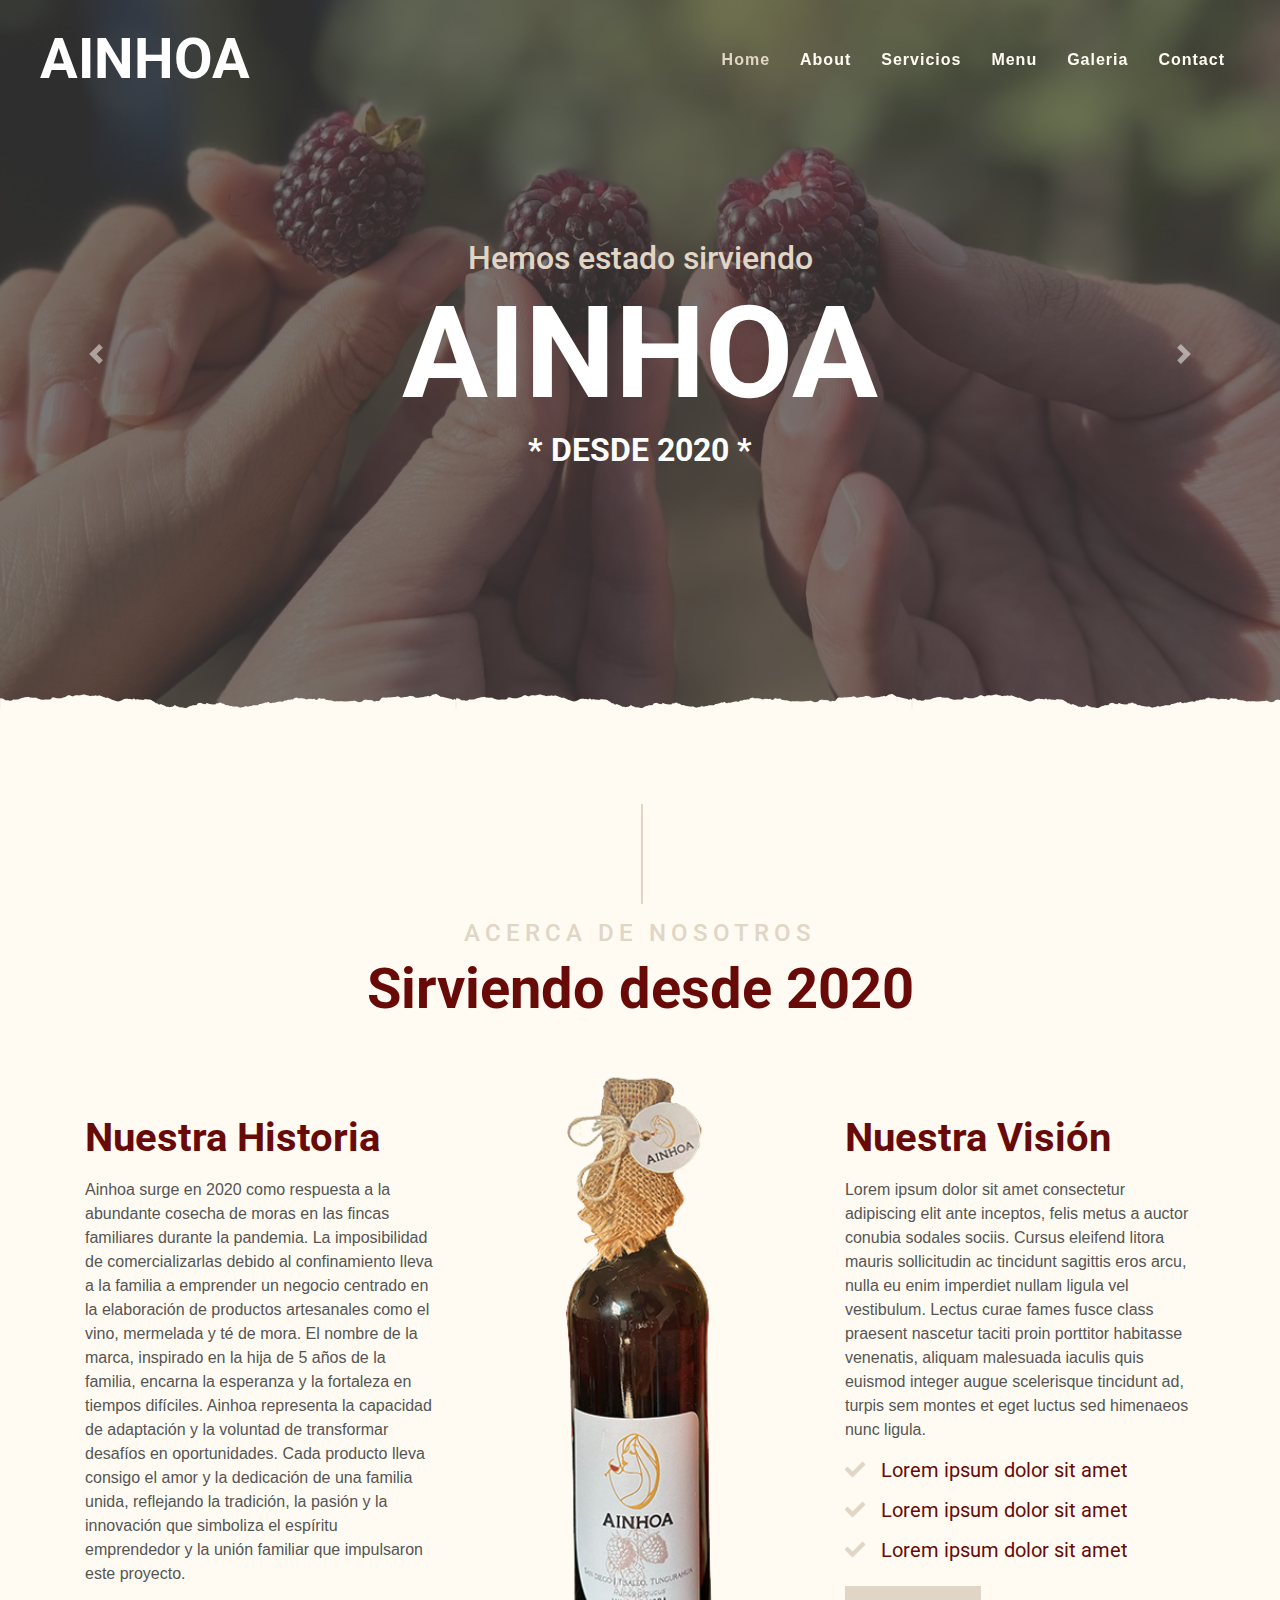
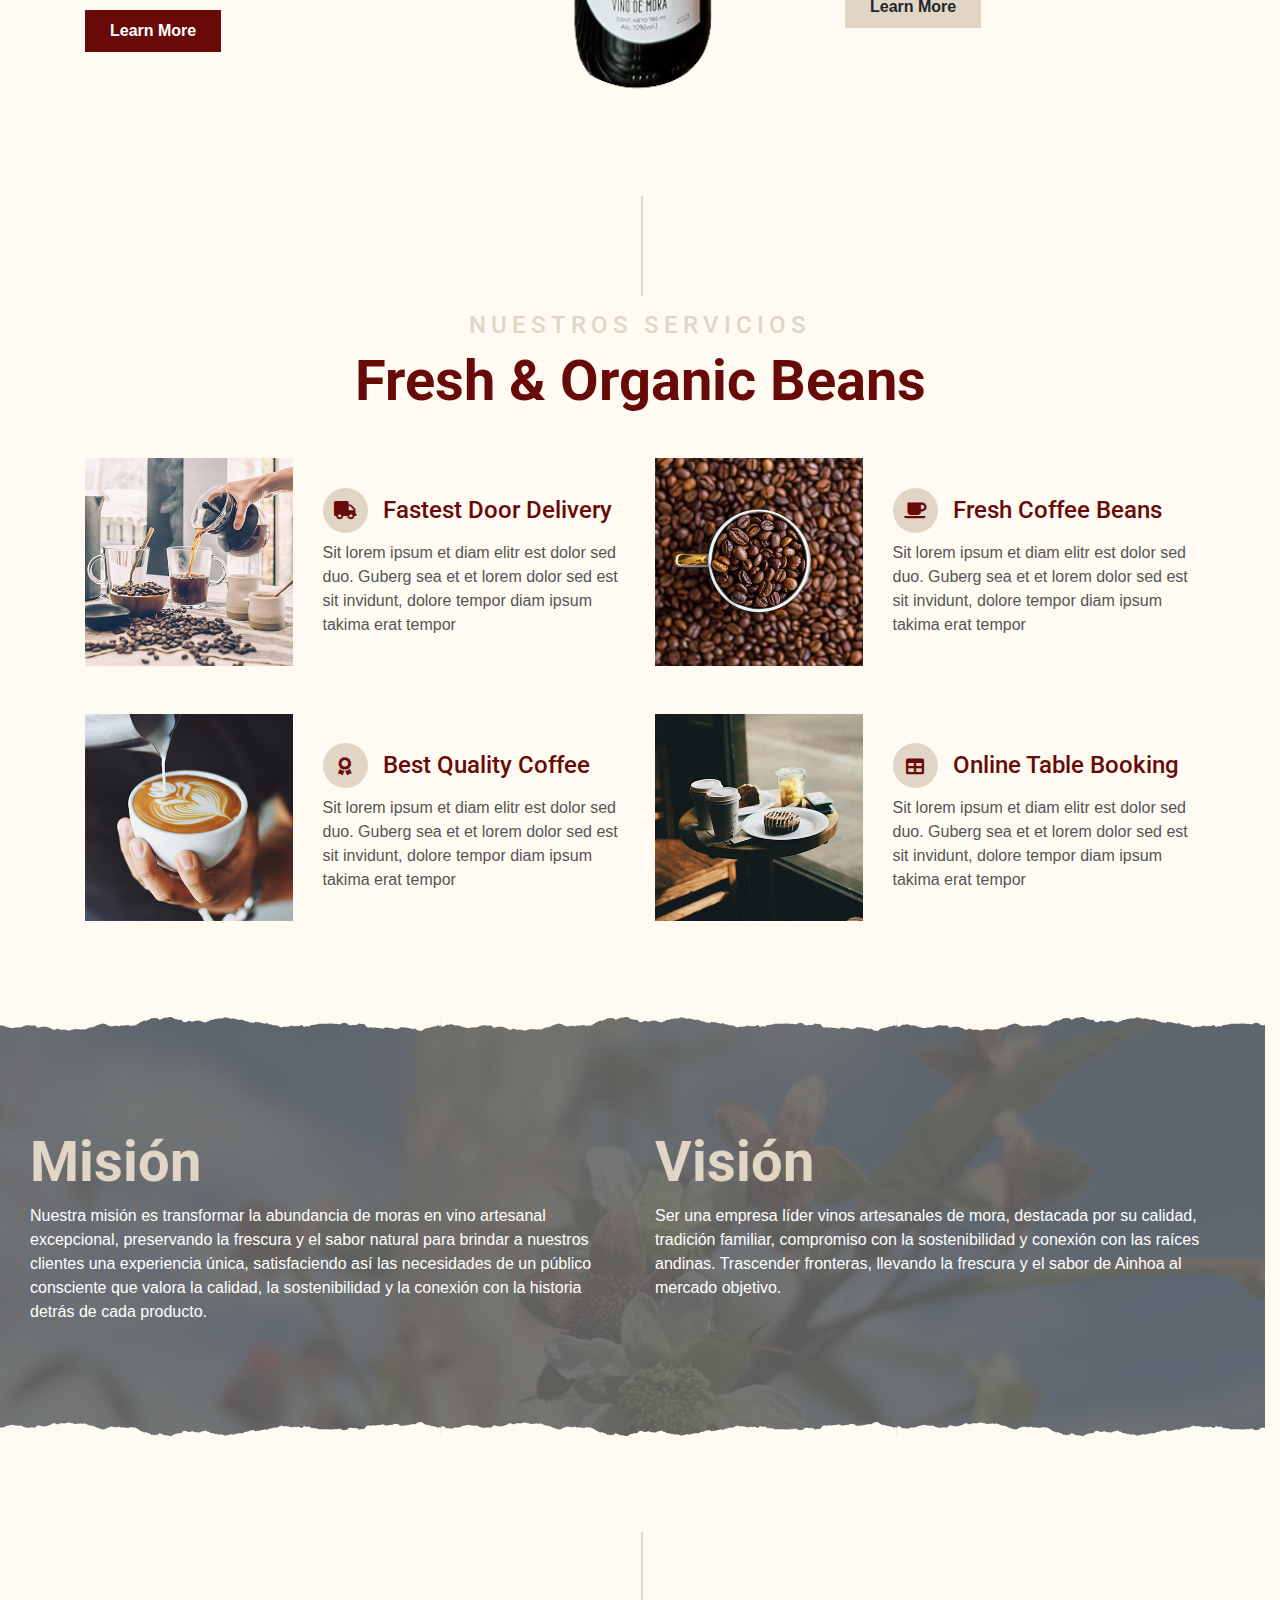
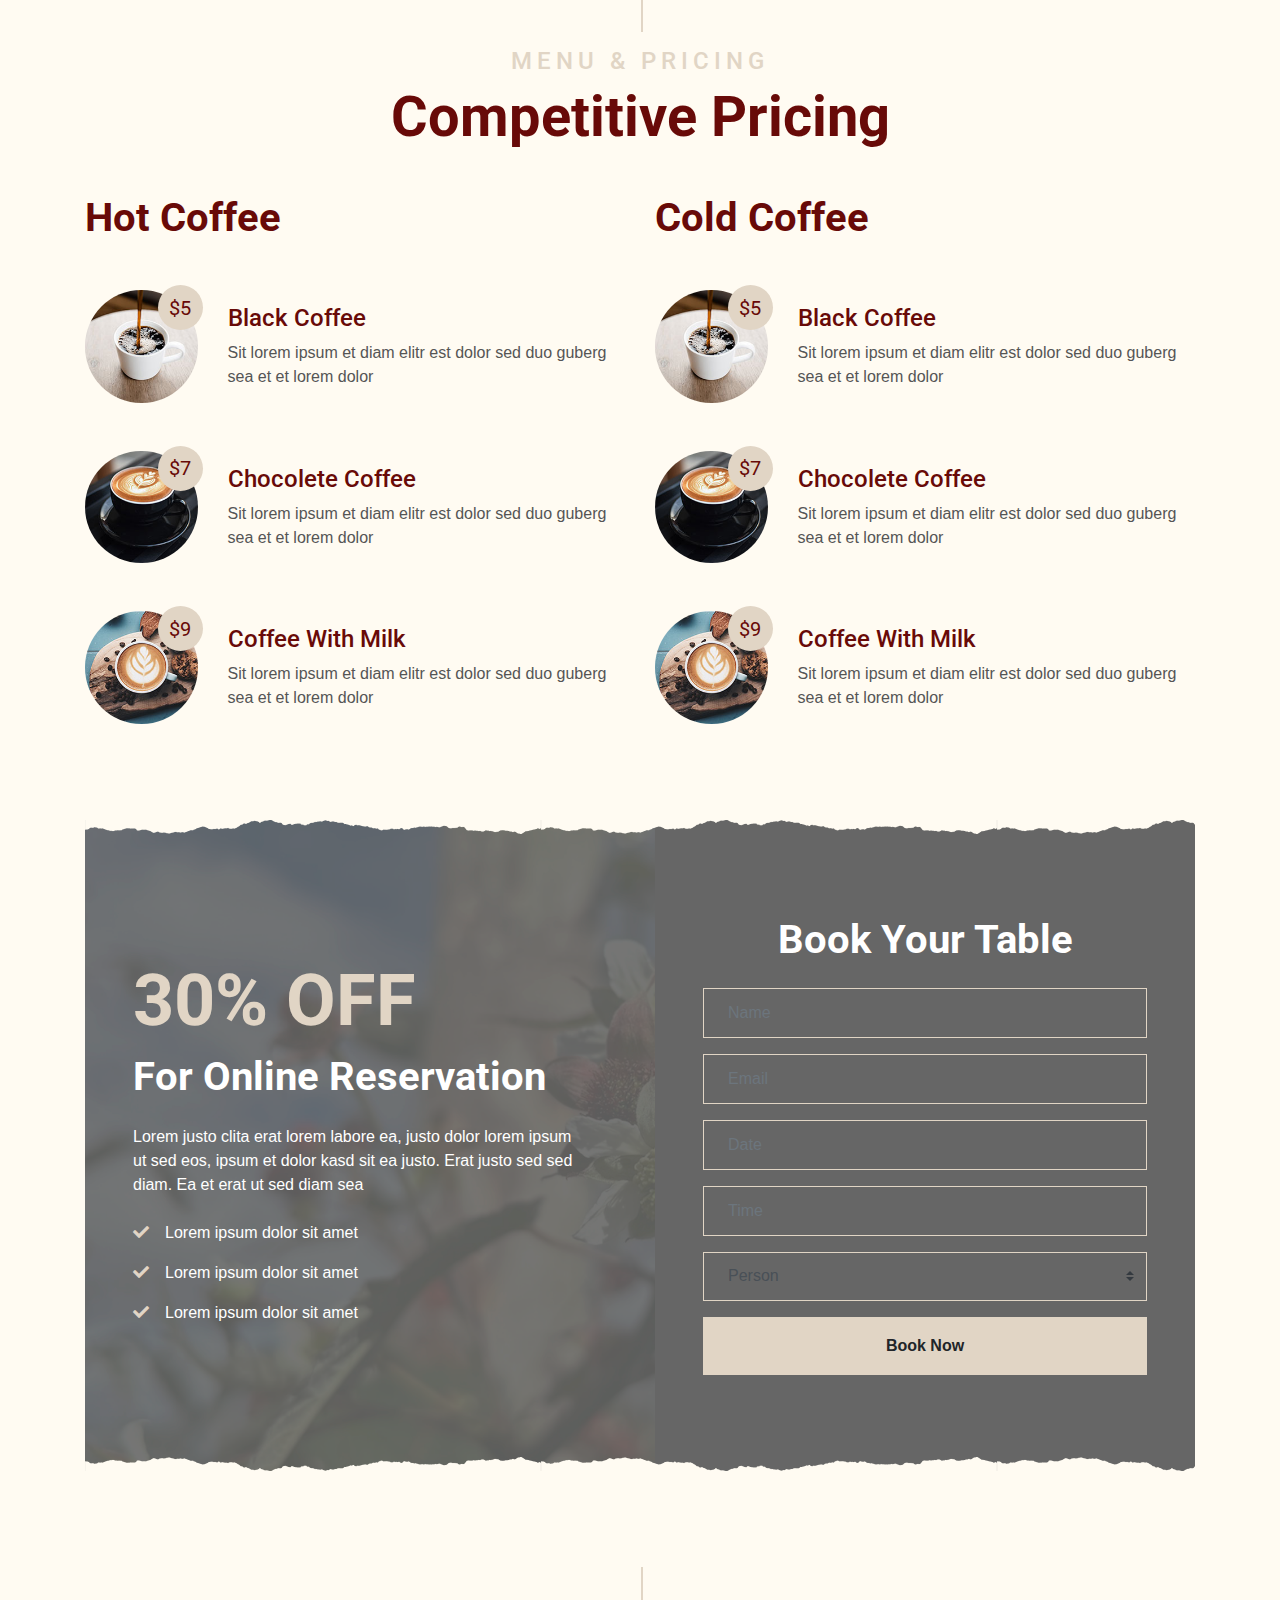
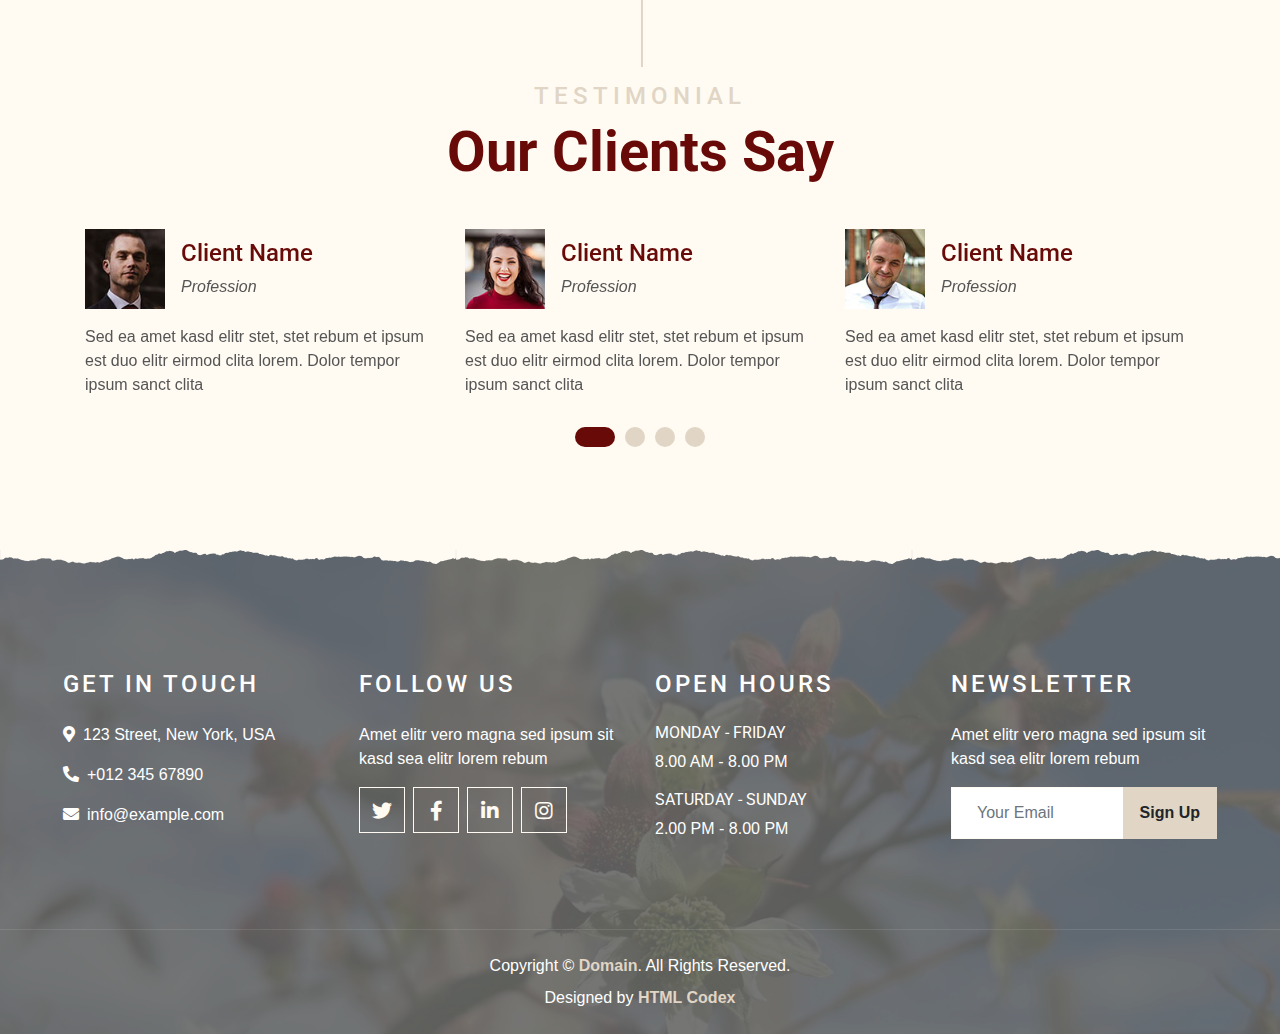
==== index.html @ 6cd508dc "first commit" ====
<!DOCTYPE html>
<html lang="en">

<head>
    <meta charset="utf-8">
    <title>AINHOA</title>
    <meta content="width=device-width, initial-scale=1.0" name="viewport">
    <meta content="Free Website Template" name="keywords">
    <meta content="Free Website Template" name="description">

    <!-- Favicon -->
    <link href="img/favicon.ico" rel="icon">

    <!-- Google Font -->
    <link rel="preconnect" href="https://fonts.gstatic.com">
    <link href="https://fonts.googleapis.com/css2?family=Montserrat:wght@200;400&family=Roboto:wght@400;500;700&display=swap" rel="stylesheet"> 

    <!-- Font Awesome -->
    <link href="https://cdnjs.cloudflare.com/ajax/libs/font-awesome/5.10.0/css/all.min.css" rel="stylesheet">

    <!-- Libraries Stylesheet -->
    <link href="lib/owlcarousel/assets/owl.carousel.min.css" rel="stylesheet">
    <link href="lib/tempusdominus/css/tempusdominus-bootstrap-4.min.css" rel="stylesheet" />

    <!-- Customized Bootstrap Stylesheet -->
    <link href="css/style.css" rel="stylesheet">
</head>

<body>
    <!-- Navbar Start -->
    <div class="container-fluid p-0 nav-bar">
        <nav class="navbar navbar-expand-lg bg-none navbar-dark py-3">
            <a href="index.html" class="navbar-brand px-lg-4 m-0">
                <h1 class="m-0 display-4 text-uppercase text-white">AINHOA</h1>
            </a>
            <button type="button" class="navbar-toggler" data-toggle="collapse" data-target="#navbarCollapse">
                <span class="navbar-toggler-icon"></span>
            </button>
            <div class="collapse navbar-collapse justify-content-between" id="navbarCollapse">
                <div class="navbar-nav ml-auto p-4">
                    <a href="index.html" class="nav-item nav-link active">Home</a>
                    <a href="about.html" class="nav-item nav-link">About</a>
                    <a href="#" class="nav-item nav-link">Servicios</a>
                    <a href="#" class="nav-item nav-link">Menu</a>
                    <a href="galeria.html" class="nav-item nav-link">Galeria</a>
                    <a href="#" class="nav-item nav-link">Contact</a>
                </div>
            </div>
        </nav>
    </div>
    <!-- Navbar End -->

    <!-- Carousel Start -->
    <div class="container-fluid p-0 mb-5">
        <div id="blog-carousel" class="carousel slide overlay-bottom" data-ride="carousel">
            <div class="carousel-inner">
                <div class="carousel-item active">
                    <img class="w-100" src="img/carousel-1.jpg" alt="Image">
                    <div class="carousel-caption d-flex flex-column align-items-center justify-content-center">
                        <h2 class="text-primary font-weight-medium m-0">Hemos estado sirviendo</h2>
                        <h1 class="display-1 text-white m-0">AINHOA</h1>
                        <h2 class="text-white m-0">* DESDE 2020 *</h2>
                    </div>
                </div>
                <div class="carousel-item">
                    <img class="w-100" src="img/carousel-2.jpg" alt="Image">
                    <div class="carousel-caption d-flex flex-column align-items-center justify-content-center">
                        <h2 class="text-primary font-weight-medium m-0">Hemos estado sirviendo</h2>
                        <h1 class="display-1 text-white m-0">AINHOA</h1>
                        <h2 class="text-white m-0">* DESDE 2020 *</h2>
                    </div>
                </div>
            </div>
            <a class="carousel-control-prev" href="#blog-carousel" data-slide="prev">
                <span class="carousel-control-prev-icon"></span>
            </a>
            <a class="carousel-control-next" href="#blog-carousel" data-slide="next">
                <span class="carousel-control-next-icon"></span>
            </a>
        </div>
    </div>
    <!-- Carousel End -->


    <!-- About Start -->
    <div class="container-fluid py-5">
        <div class="container">
            <div class="section-title">
                <h4 class="text-primary text-uppercase" style="letter-spacing: 5px;">Acerca de Nosotros</h4>
                <h1 class="display-4">Sirviendo desde 2020</h1>
            </div>
            <div class="row">
                <div class="col-lg-4 py-0 py-lg-5">
                    <h1 class="mb-3">Nuestra Historia</h1>
                    <p>Ainhoa surge en 2020 como respuesta a la abundante cosecha de moras en las fincas familiares durante la pandemia. La imposibilidad de comercializarlas debido al confinamiento lleva a la familia a emprender un negocio centrado en la elaboración de productos artesanales como el vino, mermelada y té de mora. El nombre de la marca, inspirado en la hija de 5 años de la familia, encarna la esperanza y la fortaleza en tiempos difíciles. Ainhoa representa la capacidad de adaptación y la voluntad de transformar desafíos en oportunidades. Cada producto lleva consigo el amor y la dedicación de una familia unida, reflejando la tradición, la pasión y la innovación que simboliza el espíritu emprendedor y la unión familiar que impulsaron este proyecto.</p>
                    <a href="" class="btn btn-secondary font-weight-bold py-2 px-4 mt-2">Learn More</a>
                </div>
                <div class="col-lg-4 py-5 py-lg-0" style="min-height: 500px;">
                    <div class="position-relative h-100">
                        <img class="position-absolute w-100 h-100" src="img/vino.png" style="object-fit: cover;">
                    </div>
                </div>
                <div class="col-lg-4 py-0 py-lg-5">
                    <h1 class="mb-3">Nuestra Visión</h1>
                    <p>Lorem ipsum dolor sit amet consectetur adipiscing elit ante inceptos, felis metus a auctor conubia sodales sociis. Cursus eleifend litora mauris sollicitudin ac tincidunt sagittis eros arcu, nulla eu enim imperdiet nullam ligula vel vestibulum. Lectus curae fames fusce class praesent nascetur taciti proin porttitor habitasse venenatis, aliquam malesuada iaculis quis euismod integer augue scelerisque tincidunt ad, turpis sem montes et eget luctus sed himenaeos nunc ligula.</p>
                    <h5 class="mb-3"><i class="fa fa-check text-primary mr-3"></i>Lorem ipsum dolor sit amet</h5>
                    <h5 class="mb-3"><i class="fa fa-check text-primary mr-3"></i>Lorem ipsum dolor sit amet</h5>
                    <h5 class="mb-3"><i class="fa fa-check text-primary mr-3"></i>Lorem ipsum dolor sit amet</h5>
                    <a href="" class="btn btn-primary font-weight-bold py-2 px-4 mt-2">Learn More</a>
                </div>
            </div>
        </div>
    </div>
    <!-- About End -->


    <!-- Service Start -->
    <div class="container-fluid pt-5">
        <div class="container">
            <div class="section-title">
                <h4 class="text-primary text-uppercase" style="letter-spacing: 5px;">Nuestros servicios</h4>
                <h1 class="display-4">Fresh & Organic Beans</h1>
            </div>
            <div class="row">
                <div class="col-lg-6 mb-5">
                    <div class="row align-items-center">
                        <div class="col-sm-5">
                            <img class="img-fluid mb-3 mb-sm-0" src="img/service-1.jpg" alt="">
                        </div>
                        <div class="col-sm-7">
                            <h4><i class="fa fa-truck service-icon"></i>Fastest Door Delivery</h4>
                            <p class="m-0">Sit lorem ipsum et diam elitr est dolor sed duo. Guberg sea et et lorem dolor sed est sit
                                invidunt, dolore tempor diam ipsum takima erat tempor</p>
                        </div>
                    </div>
                </div>
                <div class="col-lg-6 mb-5">
                    <div class="row align-items-center">
                        <div class="col-sm-5">
                            <img class="img-fluid mb-3 mb-sm-0" src="img/service-2.jpg" alt="">
                        </div>
                        <div class="col-sm-7">
                            <h4><i class="fa fa-coffee service-icon"></i>Fresh Coffee Beans</h4>
                            <p class="m-0">Sit lorem ipsum et diam elitr est dolor sed duo. Guberg sea et et lorem dolor sed est sit
                                invidunt, dolore tempor diam ipsum takima erat tempor</p>
                        </div>
                    </div>
                </div>
                <div class="col-lg-6 mb-5">
                    <div class="row align-items-center">
                        <div class="col-sm-5">
                            <img class="img-fluid mb-3 mb-sm-0" src="img/service-3.jpg" alt="">
                        </div>
                        <div class="col-sm-7">
                            <h4><i class="fa fa-award service-icon"></i>Best Quality Coffee</h4>
                            <p class="m-0">Sit lorem ipsum et diam elitr est dolor sed duo. Guberg sea et et lorem dolor sed est sit
                                invidunt, dolore tempor diam ipsum takima erat tempor</p>
                        </div>
                    </div>
                </div>
                <div class="col-lg-6 mb-5">
                    <div class="row align-items-center">
                        <div class="col-sm-5">
                            <img class="img-fluid mb-3 mb-sm-0" src="img/service-4.jpg" alt="">
                        </div>
                        <div class="col-sm-7">
                            <h4><i class="fa fa-table service-icon"></i>Online Table Booking</h4>
                            <p class="m-0">Sit lorem ipsum et diam elitr est dolor sed duo. Guberg sea et et lorem dolor sed est sit
                                invidunt, dolore tempor diam ipsum takima erat tempor</p>
                        </div>
                    </div>
                </div>
            </div>
        </div>
    </div>
    <!-- Service End -->


    <!-- Offer Start -->
    <div class="row offer container-fluid my-5 py-5 position-relative overlay-top overlay-bottom">
        <div class="col-lg-6 col-md-6">
            <div class="mission-vision">
                <div class="container py-5">
                    <h1 class="display-4 text-primary mt-3">Misión</h2>
                    <p class="text-white">Nuestra misión es transformar la abundancia de moras en vino artesanal excepcional, preservando la frescura y el sabor natural para brindar a nuestros clientes una experiencia única, satisfaciendo así las necesidades de un público consciente que valora la calidad, la sostenibilidad y la conexión con la historia detrás de cada producto. </p>
                </div>
            </div>
        </div>
        <div class="col-lg-6 col-md-6">
            <div class="mission-vision">
                <div class="container py-5">
                    <h1 class="display-4 text-primary mt-3">Visión</h2>
                    <p class="text-white">Ser una empresa líder vinos artesanales de mora, destacada por su calidad, tradición familiar, compromiso con la sostenibilidad y conexión con las raíces andinas. Trascender fronteras, llevando la frescura y el sabor de Ainhoa al mercado objetivo.</p>
                </div>
            </div>
        </div>
    </div>
    <!-- Offer End -->


    <!-- Menu Start -->
    <div class="container-fluid pt-5">
        <div class="container">
            <div class="section-title">
                <h4 class="text-primary text-uppercase" style="letter-spacing: 5px;">Menu & Pricing</h4>
                <h1 class="display-4">Competitive Pricing</h1>
            </div>
            <div class="row">
                <div class="col-lg-6">
                    <h1 class="mb-5">Hot Coffee</h1>
                    <div class="row align-items-center mb-5">
                        <div class="col-4 col-sm-3">
                            <img class="w-100 rounded-circle mb-3 mb-sm-0" src="img/menu-1.jpg" alt="">
                            <h5 class="menu-price">$5</h5>
                        </div>
                        <div class="col-8 col-sm-9">
                            <h4>Black Coffee</h4>
                            <p class="m-0">Sit lorem ipsum et diam elitr est dolor sed duo guberg sea et et lorem dolor</p>
                        </div>
                    </div>
                    <div class="row align-items-center mb-5">
                        <div class="col-4 col-sm-3">
                            <img class="w-100 rounded-circle mb-3 mb-sm-0" src="img/menu-2.jpg" alt="">
                            <h5 class="menu-price">$7</h5>
                        </div>
                        <div class="col-8 col-sm-9">
                            <h4>Chocolete Coffee</h4>
                            <p class="m-0">Sit lorem ipsum et diam elitr est dolor sed duo guberg sea et et lorem dolor</p>
                        </div>
                    </div>
                    <div class="row align-items-center mb-5">
                        <div class="col-4 col-sm-3">
                            <img class="w-100 rounded-circle mb-3 mb-sm-0" src="img/menu-3.jpg" alt="">
                            <h5 class="menu-price">$9</h5>
                        </div>
                        <div class="col-8 col-sm-9">
                            <h4>Coffee With Milk</h4>
                            <p class="m-0">Sit lorem ipsum et diam elitr est dolor sed duo guberg sea et et lorem dolor</p>
                        </div>
                    </div>
                </div>
                <div class="col-lg-6">
                    <h1 class="mb-5">Cold Coffee</h1>
                    <div class="row align-items-center mb-5">
                        <div class="col-4 col-sm-3">
                            <img class="w-100 rounded-circle mb-3 mb-sm-0" src="img/menu-1.jpg" alt="">
                            <h5 class="menu-price">$5</h5>
                        </div>
                        <div class="col-8 col-sm-9">
                            <h4>Black Coffee</h4>
                            <p class="m-0">Sit lorem ipsum et diam elitr est dolor sed duo guberg sea et et lorem dolor</p>
                        </div>
                    </div>
                    <div class="row align-items-center mb-5">
                        <div class="col-4 col-sm-3">
                            <img class="w-100 rounded-circle mb-3 mb-sm-0" src="img/menu-2.jpg" alt="">
                            <h5 class="menu-price">$7</h5>
                        </div>
                        <div class="col-8 col-sm-9">
                            <h4>Chocolete Coffee</h4>
                            <p class="m-0">Sit lorem ipsum et diam elitr est dolor sed duo guberg sea et et lorem dolor</p>
                        </div>
                    </div>
                    <div class="row align-items-center mb-5">
                        <div class="col-4 col-sm-3">
                            <img class="w-100 rounded-circle mb-3 mb-sm-0" src="img/menu-3.jpg" alt="">
                            <h5 class="menu-price">$9</h5>
                        </div>
                        <div class="col-8 col-sm-9">
                            <h4>Coffee With Milk</h4>
                            <p class="m-0">Sit lorem ipsum et diam elitr est dolor sed duo guberg sea et et lorem dolor</p>
                        </div>
                    </div>
                </div>
            </div>
        </div>
    </div>
    <!-- Menu End -->


    <!-- Reservation Start -->
    <div class="container-fluid my-5">
        <div class="container">
            <div class="reservation position-relative overlay-top overlay-bottom">
                <div class="row align-items-center">
                    <div class="col-lg-6 my-5 my-lg-0">
                        <div class="p-5">
                            <div class="mb-4">
                                <h1 class="display-3 text-primary">30% OFF</h1>
                                <h1 class="text-white">For Online Reservation</h1>
                            </div>
                            <p class="text-white">Lorem justo clita erat lorem labore ea, justo dolor lorem ipsum ut sed eos,
                                ipsum et dolor kasd sit ea justo. Erat justo sed sed diam. Ea et erat ut sed diam sea</p>
                            <ul class="list-inline text-white m-0">
                                <li class="py-2"><i class="fa fa-check text-primary mr-3"></i>Lorem ipsum dolor sit amet</li>
                                <li class="py-2"><i class="fa fa-check text-primary mr-3"></i>Lorem ipsum dolor sit amet</li>
                                <li class="py-2"><i class="fa fa-check text-primary mr-3"></i>Lorem ipsum dolor sit amet</li>
                            </ul>
                        </div>
                    </div>
                    <div class="col-lg-6">
                        <div class="text-center p-5" style="background: #666666;">
                            <h1 class="text-white mb-4 mt-5">Book Your Table</h1>
                            <form class="mb-5">
                                <div class="form-group">
                                    <input type="text" class="form-control bg-transparent border-primary p-4" placeholder="Name"
                                        required="required" />
                                </div>
                                <div class="form-group">
                                    <input type="email" class="form-control bg-transparent border-primary p-4" placeholder="Email"
                                        required="required" />
                                </div>
                                <div class="form-group">
                                    <div class="date" id="date" data-target-input="nearest">
                                        <input type="text" class="form-control bg-transparent border-primary p-4 datetimepicker-input" placeholder="Date" data-target="#date" data-toggle="datetimepicker"/>
                                    </div>
                                </div>
                                <div class="form-group">
                                    <div class="time" id="time" data-target-input="nearest">
                                        <input type="text" class="form-control bg-transparent border-primary p-4 datetimepicker-input" placeholder="Time" data-target="#time" data-toggle="datetimepicker"/>
                                    </div>
                                </div>
                                <div class="form-group">
                                    <select class="custom-select bg-transparent border-primary px-4" style="height: 49px;">
                                        <option selected>Person</option>
                                        <option value="1">Person 1</option>
                                        <option value="2">Person 2</option>
                                        <option value="3">Person 3</option>
                                        <option value="3">Person 4</option>
                                    </select>
                                </div>
                                
                                <div>
                                    <button class="btn btn-primary btn-block font-weight-bold py-3" type="submit">Book Now</button>
                                </div>
                            </form>
                        </div>
                    </div>
                </div>
            </div>
        </div>
    </div>
    <!-- Reservation End -->


    <!-- Testimonial Start -->
    <div class="container-fluid py-5">
        <div class="container">
            <div class="section-title">
                <h4 class="text-primary text-uppercase" style="letter-spacing: 5px;">Testimonial</h4>
                <h1 class="display-4">Our Clients Say</h1>
            </div>
            <div class="owl-carousel testimonial-carousel">
                <div class="testimonial-item">
                    <div class="d-flex align-items-center mb-3">
                        <img class="img-fluid" src="img/testimonial-1.jpg" alt="">
                        <div class="ml-3">
                            <h4>Client Name</h4>
                            <i>Profession</i>
                        </div>
                    </div>
                    <p class="m-0">Sed ea amet kasd elitr stet, stet rebum et ipsum est duo elitr eirmod clita lorem. Dolor tempor ipsum sanct clita</p>
                </div>
                <div class="testimonial-item">
                    <div class="d-flex align-items-center mb-3">
                        <img class="img-fluid" src="img/testimonial-2.jpg" alt="">
                        <div class="ml-3">
                            <h4>Client Name</h4>
                            <i>Profession</i>
                        </div>
                    </div>
                    <p class="m-0">Sed ea amet kasd elitr stet, stet rebum et ipsum est duo elitr eirmod clita lorem. Dolor tempor ipsum sanct clita</p>
                </div>
                <div class="testimonial-item">
                    <div class="d-flex align-items-center mb-3">
                        <img class="img-fluid" src="img/testimonial-3.jpg" alt="">
                        <div class="ml-3">
                            <h4>Client Name</h4>
                            <i>Profession</i>
                        </div>
                    </div>
                    <p class="m-0">Sed ea amet kasd elitr stet, stet rebum et ipsum est duo elitr eirmod clita lorem. Dolor tempor ipsum sanct clita</p>
                </div>
                <div class="testimonial-item">
                    <div class="d-flex align-items-center mb-3">
                        <img class="img-fluid" src="img/testimonial-4.jpg" alt="">
                        <div class="ml-3">
                            <h4>Client Name</h4>
                            <i>Profession</i>
                        </div>
                    </div>
                    <p class="m-0">Sed ea amet kasd elitr stet, stet rebum et ipsum est duo elitr eirmod clita lorem. Dolor tempor ipsum sanct clita</p>
                </div>
            </div>
        </div>
    </div>
    <!-- Testimonial End -->


    <!-- Footer Start -->
    <div class="container-fluid footer text-white mt-5 pt-5 px-0 position-relative overlay-top">
        <div class="row mx-0 pt-5 px-sm-3 px-lg-5 mt-4">
            <div class="col-lg-3 col-md-6 mb-5">
                <h4 class="text-white text-uppercase mb-4" style="letter-spacing: 3px;">Get In Touch</h4>
                <p><i class="fa fa-map-marker-alt mr-2"></i>123 Street, New York, USA</p>
                <p><i class="fa fa-phone-alt mr-2"></i>+012 345 67890</p>
                <p class="m-0"><i class="fa fa-envelope mr-2"></i>info@example.com</p>
            </div>
            <div class="col-lg-3 col-md-6 mb-5">
                <h4 class="text-white text-uppercase mb-4" style="letter-spacing: 3px;">Follow Us</h4>
                <p>Amet elitr vero magna sed ipsum sit kasd sea elitr lorem rebum</p>
                <div class="d-flex justify-content-start">
                    <a class="btn btn-lg btn-outline-light btn-lg-square mr-2" href="#"><i class="fab fa-twitter"></i></a>
                    <a class="btn btn-lg btn-outline-light btn-lg-square mr-2" href="#"><i class="fab fa-facebook-f"></i></a>
                    <a class="btn btn-lg btn-outline-light btn-lg-square mr-2" href="#"><i class="fab fa-linkedin-in"></i></a>
                    <a class="btn btn-lg btn-outline-light btn-lg-square" href="#"><i class="fab fa-instagram"></i></a>
                </div>
            </div>
            <div class="col-lg-3 col-md-6 mb-5">
                <h4 class="text-white text-uppercase mb-4" style="letter-spacing: 3px;">Open Hours</h4>
                <div>
                    <h6 class="text-white text-uppercase">Monday - Friday</h6>
                    <p>8.00 AM - 8.00 PM</p>
                    <h6 class="text-white text-uppercase">Saturday - Sunday</h6>
                    <p>2.00 PM - 8.00 PM</p>
                </div>
            </div>
            <div class="col-lg-3 col-md-6 mb-5">
                <h4 class="text-white text-uppercase mb-4" style="letter-spacing: 3px;">Newsletter</h4>
                <p>Amet elitr vero magna sed ipsum sit kasd sea elitr lorem rebum</p>
                <div class="w-100">
                    <div class="input-group">
                        <input type="text" class="form-control border-light" style="padding: 25px;" placeholder="Your Email">
                        <div class="input-group-append">
                            <button class="btn btn-primary font-weight-bold px-3">Sign Up</button>
                        </div>
                    </div>
                </div>
            </div>
        </div>
        <div class="container-fluid text-center text-white border-top mt-4 py-4 px-sm-3 px-md-5" style="border-color: rgba(256, 256, 256, .1) !important;">
            <p class="mb-2 text-white">Copyright &copy; <a class="font-weight-bold" href="#">Domain</a>. All Rights Reserved.</a></p>
            <p class="m-0 text-white">Designed by <a class="font-weight-bold" href="https://htmlcodex.com">HTML Codex</a></p>
        </div>
    </div>
    <!-- Footer End -->


    <!-- Back to Top -->
    <a href="#" class="btn btn-lg btn-primary btn-lg-square back-to-top"><i class="fa fa-angle-double-up"></i></a>


    <!-- JavaScript Libraries -->
    <script src="https://code.jquery.com/jquery-3.4.1.min.js"></script>
    <script src="https://stackpath.bootstrapcdn.com/bootstrap/4.4.1/js/bootstrap.bundle.min.js"></script>
    <script src="lib/easing/easing.min.js"></script>
    <script src="lib/waypoints/waypoints.min.js"></script>
    <script src="lib/owlcarousel/owl.carousel.min.js"></script>
    <script src="lib/tempusdominus/js/moment.min.js"></script>
    <script src="lib/tempusdominus/js/moment-timezone.min.js"></script>
    <script src="lib/tempusdominus/js/tempusdominus-bootstrap-4.min.js"></script>

    <!-- Contact Javascript File -->
    <script src="mail/jqBootstrapValidation.min.js"></script>
    <script src="mail/contact.js"></script>

    <!-- Template Javascript -->
    <script src="js/main.js"></script>
</body>

</html>
---- css/style.css ----
/******* Bootstrap Theming ********/
/*!
 * Bootstrap v4.5.3 (https://getbootstrap.com/)
 * Copyright 2011-2020 The Bootstrap Authors
 * Copyright 2011-2020 Twitter, Inc.
 * Licensed under MIT (https://github.com/twbs/bootstrap/blob/main/LICENSE)
 */

@font-face {
  font-family: 'BAERAN';
  src: url('fonts/BAERANRegular.eot');
  src: local('BAERAN'), local('BAERANRegular'),
      url('fonts/BAERANRegular.eot?#iefix') format('embedded-opentype'),
      url('fonts/BAERANRegular.woff2') format('woff2'),
      url('fonts/BAERANRegular.woff') format('woff'),
      url('fonts/BAERANRegular.ttf') format('truetype');
  font-weight: normal;
  font-style: normal;
  font-display: swap;
}

:root {
  --blue: #007bff;
  --indigo: #6610f2;
  --purple: #6f42c1;
  --pink: #e83e8c;
  --red: #dc3545;
  --orange: #fd7e14;
  --yellow: #ffc107;
  --green: #28a745;
  --teal: #20c997;
  --cyan: #17a2b8;
  --white: #fff;
  --gray: #6c757d;
  --gray-dark: #343a40;
  --primary: #e1d5c5;
  --secondary: #680a08;
  --success: #28a745;
  --info: #17a2b8;
  --warning: #ffc107;
  --danger: #dc3545;
  --light: #FFFBF2;
  --dark: #111111;
  --breakpoint-xs: 0;
  --breakpoint-sm: 576px;
  --breakpoint-md: 768px;
  --breakpoint-lg: 992px;
  --breakpoint-xl: 1200px;
  --font-family-sans-serif: "BAERAN", sans-serif;
  --font-family-monospace: SFMono-Regular, Menlo, Monaco, Consolas, "Liberation Mono", "Courier New", monospace;
}

*,
*::before,
*::after {
  box-sizing: border-box;
}

html {
  font-family: sans-serif;
  line-height: 1.15;
  -webkit-text-size-adjust: 100%;
  -webkit-tap-highlight-color: rgba(0, 0, 0, 0);
}

article, aside, figcaption, figure, footer, header, hgroup, main, nav, section {
  display: block;
}

body {
  margin: 0;
  font-family: "BAERAN", sans-serif;
  font-size: 1rem;
  font-weight: 400;
  line-height: 1.5;
  color: #555555;
  text-align: left;
  background-color: #FFFBF2;
}

[tabindex="-1"]:focus:not(:focus-visible) {
  outline: 0 !important;
}

hr {
  box-sizing: content-box;
  height: 0;
  overflow: visible;
}

h1, h2, h3, h4, h5, h6 {
  margin-top: 0;
  margin-bottom: 0.5rem;
}

p {
  margin-top: 0;
  margin-bottom: 1rem;
}

abbr[title],
abbr[data-original-title] {
  text-decoration: underline;
  text-decoration: underline dotted;
  cursor: help;
  border-bottom: 0;
  text-decoration-skip-ink: none;
}

address {
  margin-bottom: 1rem;
  font-style: normal;
  line-height: inherit;
}

ol,
ul,
dl {
  margin-top: 0;
  margin-bottom: 1rem;
}

ol ol,
ul ul,
ol ul,
ul ol {
  margin-bottom: 0;
}

dt {
  font-weight: 700;
}

dd {
  margin-bottom: .5rem;
  margin-left: 0;
}

blockquote {
  margin: 0 0 1rem;
}

b,
strong {
  font-weight: bolder;
}

small {
  font-size: 80%;
}

sub,
sup {
  position: relative;
  font-size: 75%;
  line-height: 0;
  vertical-align: baseline;
}

sub {
  bottom: -.25em;
}

sup {
  top: -.5em;
}

a {
  color: #e1d5c5;
  text-decoration: none;
  background-color: transparent;
}

a:hover {
  color: #be792b;
  text-decoration: underline;
}

a:not([href]):not([class]) {
  color: inherit;
  text-decoration: none;
}

a:not([href]):not([class]):hover {
  color: inherit;
  text-decoration: none;
}

pre,
code,
kbd,
samp {
  font-family: SFMono-Regular, Menlo, Monaco, Consolas, "Liberation Mono", "Courier New", monospace;
  font-size: 1em;
}

pre {
  margin-top: 0;
  margin-bottom: 1rem;
  overflow: auto;
  -ms-overflow-style: scrollbar;
}

figure {
  margin: 0 0 1rem;
}

img {
  vertical-align: middle;
  border-style: none;
}

svg {
  overflow: hidden;
  vertical-align: middle;
}

table {
  border-collapse: collapse;
}

caption {
  padding-top: 0.75rem;
  padding-bottom: 0.75rem;
  color: #6c757d;
  text-align: left;
  caption-side: bottom;
}

th {
  text-align: inherit;
  text-align: -webkit-match-parent;
}

label {
  display: inline-block;
  margin-bottom: 0.5rem;
}

button {
  border-radius: 0;
}

button:focus {
  outline: 1px dotted;
  outline: 5px auto -webkit-focus-ring-color;
}

input,
button,
select,
optgroup,
textarea {
  margin: 0;
  font-family: inherit;
  font-size: inherit;
  line-height: inherit;
}

button,
input {
  overflow: visible;
}

button,
select {
  text-transform: none;
}

[role="button"] {
  cursor: pointer;
}

select {
  word-wrap: normal;
}

button,
[type="button"],
[type="reset"],
[type="submit"] {
  -webkit-appearance: button;
}

button:not(:disabled),
[type="button"]:not(:disabled),
[type="reset"]:not(:disabled),
[type="submit"]:not(:disabled) {
  cursor: pointer;
}

button::-moz-focus-inner,
[type="button"]::-moz-focus-inner,
[type="reset"]::-moz-focus-inner,
[type="submit"]::-moz-focus-inner {
  padding: 0;
  border-style: none;
}

input[type="radio"],
input[type="checkbox"] {
  box-sizing: border-box;
  padding: 0;
}

textarea {
  overflow: auto;
  resize: vertical;
}

fieldset {
  min-width: 0;
  padding: 0;
  margin: 0;
  border: 0;
}

legend {
  display: block;
  width: 100%;
  max-width: 100%;
  padding: 0;
  margin-bottom: .5rem;
  font-size: 1.5rem;
  line-height: inherit;
  color: inherit;
  white-space: normal;
}

@media (max-width: 1200px) {
  legend {
    font-size: calc(1.275rem + 0.3vw) ;
  }
}

progress {
  vertical-align: baseline;
}

[type="number"]::-webkit-inner-spin-button,
[type="number"]::-webkit-outer-spin-button {
  height: auto;
}

[type="search"] {
  outline-offset: -2px;
  -webkit-appearance: none;
}

[type="search"]::-webkit-search-decoration {
  -webkit-appearance: none;
}

::-webkit-file-upload-button {
  font: inherit;
  -webkit-appearance: button;
}

output {
  display: inline-block;
}

summary {
  display: list-item;
  cursor: pointer;
}

template {
  display: none;
}

[hidden] {
  display: none !important;
}

h1, h2, h3, h4, h5, h6,
.h1, .h2, .h3, .h4, .h5, .h6 {
  margin-bottom: 0.5rem;
  font-family: "Roboto", sans-serif;
  font-weight: 500;
  line-height: 1.2;
  color: #680a08;
}

h1, .h1 {
  font-size: 2.5rem;
}

@media (max-width: 1200px) {
  h1, .h1 {
    font-size: calc(1.375rem + 1.5vw) ;
  }
}

h2, .h2 {
  font-size: 2rem;
}

@media (max-width: 1200px) {
  h2, .h2 {
    font-size: calc(1.325rem + 0.9vw) ;
  }
}

h3, .h3 {
  font-size: 1.75rem;
}

@media (max-width: 1200px) {
  h3, .h3 {
    font-size: calc(1.3rem + 0.6vw) ;
  }
}

h4, .h4 {
  font-size: 1.5rem;
}

@media (max-width: 1200px) {
  h4, .h4 {
    font-size: calc(1.275rem + 0.3vw) ;
  }
}

h5, .h5 {
  font-size: 1.25rem;
}

h6, .h6 {
  font-size: 1rem;
}

.lead {
  font-size: 1.25rem;
  font-weight: 300;
}

.display-1 {
  font-size: 8rem;
  font-weight: 300;
  line-height: 1.2;
}

@media (max-width: 1200px) {
  .display-1 {
    font-size: calc(1.925rem + 8.1vw) ;
  }
}

.display-2 {
  font-size: 5.5rem;
  font-weight: 300;
  line-height: 1.2;
}

@media (max-width: 1200px) {
  .display-2 {
    font-size: calc(1.675rem + 5.1vw) ;
  }
}

.display-3 {
  font-size: 4.5rem;
  font-weight: 300;
  line-height: 1.2;
}

@media (max-width: 1200px) {
  .display-3 {
    font-size: calc(1.575rem + 3.9vw) ;
  }
}

.display-4 {
  font-size: 3.5rem;
  font-weight: 300;
  line-height: 1.2;
}

@media (max-width: 1200px) {
  .display-4 {
    font-size: calc(1.475rem + 2.7vw) ;
  }
}

hr {
  margin-top: 1rem;
  margin-bottom: 1rem;
  border: 0;
  border-top: 1px solid rgba(0, 0, 0, 0.1);
}

small,
.small {
  font-size: 80%;
  font-weight: 400;
}

mark,
.mark {
  padding: 0.2em;
  background-color: #fcf8e3;
}

.list-unstyled {
  padding-left: 0;
  list-style: none;
}

.list-inline {
  padding-left: 0;
  list-style: none;
}

.list-inline-item {
  display: inline-block;
}

.list-inline-item:not(:last-child) {
  margin-right: 0.5rem;
}

.initialism {
  font-size: 90%;
  text-transform: uppercase;
}

.blockquote {
  margin-bottom: 1rem;
  font-size: 1.25rem;
}

.blockquote-footer {
  display: block;
  font-size: 80%;
  color: #6c757d;
}

.blockquote-footer::before {
  content: "\2014\00A0";
}

.img-fluid {
  max-width: 100%;
  height: auto;
}

.img-thumbnail {
  padding: 0.25rem;
  background-color: #FFFBF2;
  border: 1px solid #dee2e6;
  max-width: 100%;
  height: auto;
}

.figure {
  display: inline-block;
}

.figure-img {
  margin-bottom: 0.5rem;
  line-height: 1;
}

.figure-caption {
  font-size: 90%;
  color: #6c757d;
}

code {
  font-size: 87.5%;
  color: #e83e8c;
  word-wrap: break-word;
}

a > code {
  color: inherit;
}

kbd {
  padding: 0.2rem 0.4rem;
  font-size: 87.5%;
  color: #fff;
  background-color: #212529;
}

kbd kbd {
  padding: 0;
  font-size: 100%;
  font-weight: 700;
}

pre {
  display: block;
  font-size: 87.5%;
  color: #212529;
}

pre code {
  font-size: inherit;
  color: inherit;
  word-break: normal;
}

.pre-scrollable {
  max-height: 340px;
  overflow-y: scroll;
}

.container,
.container-fluid,
.container-sm,
.container-md,
.container-lg,
.container-xl {
  width: 100%;
  padding-right: 15px;
  padding-left: 15px;
  margin-right: auto;
  margin-left: auto;
}

@media (min-width: 576px) {
  .container, .container-sm {
    max-width: 540px;
  }
}

@media (min-width: 768px) {
  .container, .container-sm, .container-md {
    max-width: 720px;
  }
}

@media (min-width: 992px) {
  .container, .container-sm, .container-md, .container-lg {
    max-width: 960px;
  }
}

@media (min-width: 1200px) {
  .container, .container-sm, .container-md, .container-lg, .container-xl {
    max-width: 1140px;
  }
}

.row {
  display: flex;
  flex-wrap: wrap;
  margin-right: -15px;
  margin-left: -15px;
}

.no-gutters {
  margin-right: 0;
  margin-left: 0;
}

.no-gutters > .col,
.no-gutters > [class*="col-"] {
  padding-right: 0;
  padding-left: 0;
}

.col-1, .col-2, .col-3, .col-4, .col-5, .col-6, .col-7, .col-8, .col-9, .col-10, .col-11, .col-12, .col,
.col-auto, .col-sm-1, .col-sm-2, .col-sm-3, .col-sm-4, .col-sm-5, .col-sm-6, .col-sm-7, .col-sm-8, .col-sm-9, .col-sm-10, .col-sm-11, .col-sm-12, .col-sm,
.col-sm-auto, .col-md-1, .col-md-2, .col-md-3, .col-md-4, .col-md-5, .col-md-6, .col-md-7, .col-md-8, .col-md-9, .col-md-10, .col-md-11, .col-md-12, .col-md,
.col-md-auto, .col-lg-1, .col-lg-2, .col-lg-3, .col-lg-4, .col-lg-5, .col-lg-6, .col-lg-7, .col-lg-8, .col-lg-9, .col-lg-10, .col-lg-11, .col-lg-12, .col-lg,
.col-lg-auto, .col-xl-1, .col-xl-2, .col-xl-3, .col-xl-4, .col-xl-5, .col-xl-6, .col-xl-7, .col-xl-8, .col-xl-9, .col-xl-10, .col-xl-11, .col-xl-12, .col-xl,
.col-xl-auto {
  position: relative;
  width: 100%;
  padding-right: 15px;
  padding-left: 15px;
}

.col {
  flex-basis: 0;
  flex-grow: 1;
  max-width: 100%;
}

.row-cols-1 > * {
  flex: 0 0 100%;
  max-width: 100%;
}

.row-cols-2 > * {
  flex: 0 0 50%;
  max-width: 50%;
}

.row-cols-3 > * {
  flex: 0 0 33.33333%;
  max-width: 33.33333%;
}

.row-cols-4 > * {
  flex: 0 0 25%;
  max-width: 25%;
}

.row-cols-5 > * {
  flex: 0 0 20%;
  max-width: 20%;
}

.row-cols-6 > * {
  flex: 0 0 16.66667%;
  max-width: 16.66667%;
}

.col-auto {
  flex: 0 0 auto;
  width: auto;
  max-width: 100%;
}

.col-1 {
  flex: 0 0 8.33333%;
  max-width: 8.33333%;
}

.col-2 {
  flex: 0 0 16.66667%;
  max-width: 16.66667%;
}

.col-3 {
  flex: 0 0 25%;
  max-width: 25%;
}

.col-4 {
  flex: 0 0 33.33333%;
  max-width: 33.33333%;
}

.col-5 {
  flex: 0 0 41.66667%;
  max-width: 41.66667%;
}

.col-6 {
  flex: 0 0 50%;
  max-width: 50%;
}

.col-7 {
  flex: 0 0 58.33333%;
  max-width: 58.33333%;
}

.col-8 {
  flex: 0 0 66.66667%;
  max-width: 66.66667%;
}

.col-9 {
  flex: 0 0 75%;
  max-width: 75%;
}

.col-10 {
  flex: 0 0 83.33333%;
  max-width: 83.33333%;
}

.col-11 {
  flex: 0 0 91.66667%;
  max-width: 91.66667%;
}

.col-12 {
  flex: 0 0 100%;
  max-width: 100%;
}

.order-first {
  order: -1;
}

.order-last {
  order: 13;
}

.order-0 {
  order: 0;
}

.order-1 {
  order: 1;
}

.order-2 {
  order: 2;
}

.order-3 {
  order: 3;
}

.order-4 {
  order: 4;
}

.order-5 {
  order: 5;
}

.order-6 {
  order: 6;
}

.order-7 {
  order: 7;
}

.order-8 {
  order: 8;
}

.order-9 {
  order: 9;
}

.order-10 {
  order: 10;
}

.order-11 {
  order: 11;
}

.order-12 {
  order: 12;
}

.offset-1 {
  margin-left: 8.33333%;
}

.offset-2 {
  margin-left: 16.66667%;
}

.offset-3 {
  margin-left: 25%;
}

.offset-4 {
  margin-left: 33.33333%;
}

.offset-5 {
  margin-left: 41.66667%;
}

.offset-6 {
  margin-left: 50%;
}

.offset-7 {
  margin-left: 58.33333%;
}

.offset-8 {
  margin-left: 66.66667%;
}

.offset-9 {
  margin-left: 75%;
}

.offset-10 {
  margin-left: 83.33333%;
}

.offset-11 {
  margin-left: 91.66667%;
}

@media (min-width: 576px) {
  .col-sm {
    flex-basis: 0;
    flex-grow: 1;
    max-width: 100%;
  }
  .row-cols-sm-1 > * {
    flex: 0 0 100%;
    max-width: 100%;
  }
  .row-cols-sm-2 > * {
    flex: 0 0 50%;
    max-width: 50%;
  }
  .row-cols-sm-3 > * {
    flex: 0 0 33.33333%;
    max-width: 33.33333%;
  }
  .row-cols-sm-4 > * {
    flex: 0 0 25%;
    max-width: 25%;
  }
  .row-cols-sm-5 > * {
    flex: 0 0 20%;
    max-width: 20%;
  }
  .row-cols-sm-6 > * {
    flex: 0 0 16.66667%;
    max-width: 16.66667%;
  }
  .col-sm-auto {
    flex: 0 0 auto;
    width: auto;
    max-width: 100%;
  }
  .col-sm-1 {
    flex: 0 0 8.33333%;
    max-width: 8.33333%;
  }
  .col-sm-2 {
    flex: 0 0 16.66667%;
    max-width: 16.66667%;
  }
  .col-sm-3 {
    flex: 0 0 25%;
    max-width: 25%;
  }
  .col-sm-4 {
    flex: 0 0 33.33333%;
    max-width: 33.33333%;
  }
  .col-sm-5 {
    flex: 0 0 41.66667%;
    max-width: 41.66667%;
  }
  .col-sm-6 {
    flex: 0 0 50%;
    max-width: 50%;
  }
  .col-sm-7 {
    flex: 0 0 58.33333%;
    max-width: 58.33333%;
  }
  .col-sm-8 {
    flex: 0 0 66.66667%;
    max-width: 66.66667%;
  }
  .col-sm-9 {
    flex: 0 0 75%;
    max-width: 75%;
  }
  .col-sm-10 {
    flex: 0 0 83.33333%;
    max-width: 83.33333%;
  }
  .col-sm-11 {
    flex: 0 0 91.66667%;
    max-width: 91.66667%;
  }
  .col-sm-12 {
    flex: 0 0 100%;
    max-width: 100%;
  }
  .order-sm-first {
    order: -1;
  }
  .order-sm-last {
    order: 13;
  }
  .order-sm-0 {
    order: 0;
  }
  .order-sm-1 {
    order: 1;
  }
  .order-sm-2 {
    order: 2;
  }
  .order-sm-3 {
    order: 3;
  }
  .order-sm-4 {
    order: 4;
  }
  .order-sm-5 {
    order: 5;
  }
  .order-sm-6 {
    order: 6;
  }
  .order-sm-7 {
    order: 7;
  }
  .order-sm-8 {
    order: 8;
  }
  .order-sm-9 {
    order: 9;
  }
  .order-sm-10 {
    order: 10;
  }
  .order-sm-11 {
    order: 11;
  }
  .order-sm-12 {
    order: 12;
  }
  .offset-sm-0 {
    margin-left: 0;
  }
  .offset-sm-1 {
    margin-left: 8.33333%;
  }
  .offset-sm-2 {
    margin-left: 16.66667%;
  }
  .offset-sm-3 {
    margin-left: 25%;
  }
  .offset-sm-4 {
    margin-left: 33.33333%;
  }
  .offset-sm-5 {
    margin-left: 41.66667%;
  }
  .offset-sm-6 {
    margin-left: 50%;
  }
  .offset-sm-7 {
    margin-left: 58.33333%;
  }
  .offset-sm-8 {
    margin-left: 66.66667%;
  }
  .offset-sm-9 {
    margin-left: 75%;
  }
  .offset-sm-10 {
    margin-left: 83.33333%;
  }
  .offset-sm-11 {
    margin-left: 91.66667%;
  }
}

@media (min-width: 768px) {
  .col-md {
    flex-basis: 0;
    flex-grow: 1;
    max-width: 100%;
  }
  .row-cols-md-1 > * {
    flex: 0 0 100%;
    max-width: 100%;
  }
  .row-cols-md-2 > * {
    flex: 0 0 50%;
    max-width: 50%;
  }
  .row-cols-md-3 > * {
    flex: 0 0 33.33333%;
    max-width: 33.33333%;
  }
  .row-cols-md-4 > * {
    flex: 0 0 25%;
    max-width: 25%;
  }
  .row-cols-md-5 > * {
    flex: 0 0 20%;
    max-width: 20%;
  }
  .row-cols-md-6 > * {
    flex: 0 0 16.66667%;
    max-width: 16.66667%;
  }
  .col-md-auto {
    flex: 0 0 auto;
    width: auto;
    max-width: 100%;
  }
  .col-md-1 {
    flex: 0 0 8.33333%;
    max-width: 8.33333%;
  }
  .col-md-2 {
    flex: 0 0 16.66667%;
    max-width: 16.66667%;
  }
  .col-md-3 {
    flex: 0 0 25%;
    max-width: 25%;
  }
  .col-md-4 {
    flex: 0 0 33.33333%;
    max-width: 33.33333%;
  }
  .col-md-5 {
    flex: 0 0 41.66667%;
    max-width: 41.66667%;
  }
  .col-md-6 {
    flex: 0 0 50%;
    max-width: 50%;
  }
  .col-md-7 {
    flex: 0 0 58.33333%;
    max-width: 58.33333%;
  }
  .col-md-8 {
    flex: 0 0 66.66667%;
    max-width: 66.66667%;
  }
  .col-md-9 {
    flex: 0 0 75%;
    max-width: 75%;
  }
  .col-md-10 {
    flex: 0 0 83.33333%;
    max-width: 83.33333%;
  }
  .col-md-11 {
    flex: 0 0 91.66667%;
    max-width: 91.66667%;
  }
  .col-md-12 {
    flex: 0 0 100%;
    max-width: 100%;
  }
  .order-md-first {
    order: -1;
  }
  .order-md-last {
    order: 13;
  }
  .order-md-0 {
    order: 0;
  }
  .order-md-1 {
    order: 1;
  }
  .order-md-2 {
    order: 2;
  }
  .order-md-3 {
    order: 3;
  }
  .order-md-4 {
    order: 4;
  }
  .order-md-5 {
    order: 5;
  }
  .order-md-6 {
    order: 6;
  }
  .order-md-7 {
    order: 7;
  }
  .order-md-8 {
    order: 8;
  }
  .order-md-9 {
    order: 9;
  }
  .order-md-10 {
    order: 10;
  }
  .order-md-11 {
    order: 11;
  }
  .order-md-12 {
    order: 12;
  }
  .offset-md-0 {
    margin-left: 0;
  }
  .offset-md-1 {
    margin-left: 8.33333%;
  }
  .offset-md-2 {
    margin-left: 16.66667%;
  }
  .offset-md-3 {
    margin-left: 25%;
  }
  .offset-md-4 {
    margin-left: 33.33333%;
  }
  .offset-md-5 {
    margin-left: 41.66667%;
  }
  .offset-md-6 {
    margin-left: 50%;
  }
  .offset-md-7 {
    margin-left: 58.33333%;
  }
  .offset-md-8 {
    margin-left: 66.66667%;
  }
  .offset-md-9 {
    margin-left: 75%;
  }
  .offset-md-10 {
    margin-left: 83.33333%;
  }
  .offset-md-11 {
    margin-left: 91.66667%;
  }
}

@media (min-width: 992px) {
  .col-lg {
    flex-basis: 0;
    flex-grow: 1;
    max-width: 100%;
  }
  .row-cols-lg-1 > * {
    flex: 0 0 100%;
    max-width: 100%;
  }
  .row-cols-lg-2 > * {
    flex: 0 0 50%;
    max-width: 50%;
  }
  .row-cols-lg-3 > * {
    flex: 0 0 33.33333%;
    max-width: 33.33333%;
  }
  .row-cols-lg-4 > * {
    flex: 0 0 25%;
    max-width: 25%;
  }
  .row-cols-lg-5 > * {
    flex: 0 0 20%;
    max-width: 20%;
  }
  .row-cols-lg-6 > * {
    flex: 0 0 16.66667%;
    max-width: 16.66667%;
  }
  .col-lg-auto {
    flex: 0 0 auto;
    width: auto;
    max-width: 100%;
  }
  .col-lg-1 {
    flex: 0 0 8.33333%;
    max-width: 8.33333%;
  }
  .col-lg-2 {
    flex: 0 0 16.66667%;
    max-width: 16.66667%;
  }
  .col-lg-3 {
    flex: 0 0 25%;
    max-width: 25%;
  }
  .col-lg-4 {
    flex: 0 0 33.33333%;
    max-width: 33.33333%;
  }
  .col-lg-5 {
    flex: 0 0 41.66667%;
    max-width: 41.66667%;
  }
  .col-lg-6 {
    flex: 0 0 50%;
    max-width: 50%;
  }
  .col-lg-7 {
    flex: 0 0 58.33333%;
    max-width: 58.33333%;
  }
  .col-lg-8 {
    flex: 0 0 66.66667%;
    max-width: 66.66667%;
  }
  .col-lg-9 {
    flex: 0 0 75%;
    max-width: 75%;
  }
  .col-lg-10 {
    flex: 0 0 83.33333%;
    max-width: 83.33333%;
  }
  .col-lg-11 {
    flex: 0 0 91.66667%;
    max-width: 91.66667%;
  }
  .col-lg-12 {
    flex: 0 0 100%;
    max-width: 100%;
  }
  .order-lg-first {
    order: -1;
  }
  .order-lg-last {
    order: 13;
  }
  .order-lg-0 {
    order: 0;
  }
  .order-lg-1 {
    order: 1;
  }
  .order-lg-2 {
    order: 2;
  }
  .order-lg-3 {
    order: 3;
  }
  .order-lg-4 {
    order: 4;
  }
  .order-lg-5 {
    order: 5;
  }
  .order-lg-6 {
    order: 6;
  }
  .order-lg-7 {
    order: 7;
  }
  .order-lg-8 {
    order: 8;
  }
  .order-lg-9 {
    order: 9;
  }
  .order-lg-10 {
    order: 10;
  }
  .order-lg-11 {
    order: 11;
  }
  .order-lg-12 {
    order: 12;
  }
  .offset-lg-0 {
    margin-left: 0;
  }
  .offset-lg-1 {
    margin-left: 8.33333%;
  }
  .offset-lg-2 {
    margin-left: 16.66667%;
  }
  .offset-lg-3 {
    margin-left: 25%;
  }
  .offset-lg-4 {
    margin-left: 33.33333%;
  }
  .offset-lg-5 {
    margin-left: 41.66667%;
  }
  .offset-lg-6 {
    margin-left: 50%;
  }
  .offset-lg-7 {
    margin-left: 58.33333%;
  }
  .offset-lg-8 {
    margin-left: 66.66667%;
  }
  .offset-lg-9 {
    margin-left: 75%;
  }
  .offset-lg-10 {
    margin-left: 83.33333%;
  }
  .offset-lg-11 {
    margin-left: 91.66667%;
  }
}

@media (min-width: 1200px) {
  .col-xl {
    flex-basis: 0;
    flex-grow: 1;
    max-width: 100%;
  }
  .row-cols-xl-1 > * {
    flex: 0 0 100%;
    max-width: 100%;
  }
  .row-cols-xl-2 > * {
    flex: 0 0 50%;
    max-width: 50%;
  }
  .row-cols-xl-3 > * {
    flex: 0 0 33.33333%;
    max-width: 33.33333%;
  }
  .row-cols-xl-4 > * {
    flex: 0 0 25%;
    max-width: 25%;
  }
  .row-cols-xl-5 > * {
    flex: 0 0 20%;
    max-width: 20%;
  }
  .row-cols-xl-6 > * {
    flex: 0 0 16.66667%;
    max-width: 16.66667%;
  }
  .col-xl-auto {
    flex: 0 0 auto;
    width: auto;
    max-width: 100%;
  }
  .col-xl-1 {
    flex: 0 0 8.33333%;
    max-width: 8.33333%;
  }
  .col-xl-2 {
    flex: 0 0 16.66667%;
    max-width: 16.66667%;
  }
  .col-xl-3 {
    flex: 0 0 25%;
    max-width: 25%;
  }
  .col-xl-4 {
    flex: 0 0 33.33333%;
    max-width: 33.33333%;
  }
  .col-xl-5 {
    flex: 0 0 41.66667%;
    max-width: 41.66667%;
  }
  .col-xl-6 {
    flex: 0 0 50%;
    max-width: 50%;
  }
  .col-xl-7 {
    flex: 0 0 58.33333%;
    max-width: 58.33333%;
  }
  .col-xl-8 {
    flex: 0 0 66.66667%;
    max-width: 66.66667%;
  }
  .col-xl-9 {
    flex: 0 0 75%;
    max-width: 75%;
  }
  .col-xl-10 {
    flex: 0 0 83.33333%;
    max-width: 83.33333%;
  }
  .col-xl-11 {
    flex: 0 0 91.66667%;
    max-width: 91.66667%;
  }
  .col-xl-12 {
    flex: 0 0 100%;
    max-width: 100%;
  }
  .order-xl-first {
    order: -1;
  }
  .order-xl-last {
    order: 13;
  }
  .order-xl-0 {
    order: 0;
  }
  .order-xl-1 {
    order: 1;
  }
  .order-xl-2 {
    order: 2;
  }
  .order-xl-3 {
    order: 3;
  }
  .order-xl-4 {
    order: 4;
  }
  .order-xl-5 {
    order: 5;
  }
  .order-xl-6 {
    order: 6;
  }
  .order-xl-7 {
    order: 7;
  }
  .order-xl-8 {
    order: 8;
  }
  .order-xl-9 {
    order: 9;
  }
  .order-xl-10 {
    order: 10;
  }
  .order-xl-11 {
    order: 11;
  }
  .order-xl-12 {
    order: 12;
  }
  .offset-xl-0 {
    margin-left: 0;
  }
  .offset-xl-1 {
    margin-left: 8.33333%;
  }
  .offset-xl-2 {
    margin-left: 16.66667%;
  }
  .offset-xl-3 {
    margin-left: 25%;
  }
  .offset-xl-4 {
    margin-left: 33.33333%;
  }
  .offset-xl-5 {
    margin-left: 41.66667%;
  }
  .offset-xl-6 {
    margin-left: 50%;
  }
  .offset-xl-7 {
    margin-left: 58.33333%;
  }
  .offset-xl-8 {
    margin-left: 66.66667%;
  }
  .offset-xl-9 {
    margin-left: 75%;
  }
  .offset-xl-10 {
    margin-left: 83.33333%;
  }
  .offset-xl-11 {
    margin-left: 91.66667%;
  }
}

.table {
  width: 100%;
  margin-bottom: 1rem;
  color: #555555;
}

.table th,
.table td {
  padding: 0.75rem;
  vertical-align: top;
  border-top: 1px solid #dee2e6;
}

.table thead th {
  vertical-align: bottom;
  border-bottom: 2px solid #dee2e6;
}

.table tbody + tbody {
  border-top: 2px solid #dee2e6;
}

.table-sm th,
.table-sm td {
  padding: 0.3rem;
}

.table-bordered {
  border: 1px solid #dee2e6;
}

.table-bordered th,
.table-bordered td {
  border: 1px solid #dee2e6;
}

.table-bordered thead th,
.table-bordered thead td {
  border-bottom-width: 2px;
}

.table-borderless th,
.table-borderless td,
.table-borderless thead th,
.table-borderless tbody + tbody {
  border: 0;
}

.table-striped tbody tr:nth-of-type(odd) {
  background-color: rgba(0, 0, 0, 0.05);
}

.table-hover tbody tr:hover {
  color: #555555;
  background-color: rgba(0, 0, 0, 0.075);
}

.table-primary,
.table-primary > th,
.table-primary > td {
  background-color: #f5e4d1;
}

.table-primary th,
.table-primary td,
.table-primary thead th,
.table-primary tbody + tbody {
  border-color: #eccdaa;
}

.table-hover .table-primary:hover {
  background-color: #f0d8bc;
}

.table-hover .table-primary:hover > td,
.table-hover .table-primary:hover > th {
  background-color: #f0d8bc;
}

.table-secondary,
.table-secondary > th,
.table-secondary > td {
  background-color: #c6c1c0;
}

.table-secondary th,
.table-secondary td,
.table-secondary thead th,
.table-secondary tbody + tbody {
  border-color: #958c89;
}

.table-hover .table-secondary:hover {
  background-color: #bab4b3;
}

.table-hover .table-secondary:hover > td,
.table-hover .table-secondary:hover > th {
  background-color: #bab4b3;
}

.table-success,
.table-success > th,
.table-success > td {
  background-color: #c3e6cb;
}

.table-success th,
.table-success td,
.table-success thead th,
.table-success tbody + tbody {
  border-color: #8fd19e;
}

.table-hover .table-success:hover {
  background-color: #b1dfbb;
}

.table-hover .table-success:hover > td,
.table-hover .table-success:hover > th {
  background-color: #b1dfbb;
}

.table-info,
.table-info > th,
.table-info > td {
  background-color: #bee5eb;
}

.table-info th,
.table-info td,
.table-info thead th,
.table-info tbody + tbody {
  border-color: #86cfda;
}

.table-hover .table-info:hover {
  background-color: #abdde5;
}

.table-hover .table-info:hover > td,
.table-hover .table-info:hover > th {
  background-color: #abdde5;
}

.table-warning,
.table-warning > th,
.table-warning > td {
  background-color: #ffeeba;
}

.table-warning th,
.table-warning td,
.table-warning thead th,
.table-warning tbody + tbody {
  border-color: #ffdf7e;
}

.table-hover .table-warning:hover {
  background-color: #ffe8a1;
}

.table-hover .table-warning:hover > td,
.table-hover .table-warning:hover > th {
  background-color: #ffe8a1;
}

.table-danger,
.table-danger > th,
.table-danger > td {
  background-color: #f5c6cb;
}

.table-danger th,
.table-danger td,
.table-danger thead th,
.table-danger tbody + tbody {
  border-color: #ed969e;
}

.table-hover .table-danger:hover {
  background-color: #f1b0b7;
}

.table-hover .table-danger:hover > td,
.table-hover .table-danger:hover > th {
  background-color: #f1b0b7;
}

.table-light,
.table-light > th,
.table-light > td {
  background-color: #fffefb;
}

.table-light th,
.table-light td,
.table-light thead th,
.table-light tbody + tbody {
  border-color: #fffdf8;
}

.table-hover .table-light:hover {
  background-color: #fff8e2;
}

.table-hover .table-light:hover > td,
.table-hover .table-light:hover > th {
  background-color: #fff8e2;
}

.table-dark,
.table-dark > th,
.table-dark > td {
  background-color: #bcbcbc;
}

.table-dark th,
.table-dark td,
.table-dark thead th,
.table-dark tbody + tbody {
  border-color: #838383;
}

.table-hover .table-dark:hover {
  background-color: #afafaf;
}

.table-hover .table-dark:hover > td,
.table-hover .table-dark:hover > th {
  background-color: #afafaf;
}

.table-active,
.table-active > th,
.table-active > td {
  background-color: rgba(0, 0, 0, 0.075);
}

.table-hover .table-active:hover {
  background-color: rgba(0, 0, 0, 0.075);
}

.table-hover .table-active:hover > td,
.table-hover .table-active:hover > th {
  background-color: rgba(0, 0, 0, 0.075);
}

.table .thead-dark th {
  color: #fff;
  background-color: #343a40;
  border-color: #454d55;
}

.table .thead-light th {
  color: #495057;
  background-color: #e9ecef;
  border-color: #dee2e6;
}

.table-dark {
  color: #fff;
  background-color: #343a40;
}

.table-dark th,
.table-dark td,
.table-dark thead th {
  border-color: #454d55;
}

.table-dark.table-bordered {
  border: 0;
}

.table-dark.table-striped tbody tr:nth-of-type(odd) {
  background-color: rgba(255, 255, 255, 0.05);
}

.table-dark.table-hover tbody tr:hover {
  color: #fff;
  background-color: rgba(255, 255, 255, 0.075);
}

@media (max-width: 575.98px) {
  .table-responsive-sm {
    display: block;
    width: 100%;
    overflow-x: auto;
    -webkit-overflow-scrolling: touch;
  }
  .table-responsive-sm > .table-bordered {
    border: 0;
  }
}

@media (max-width: 767.98px) {
  .table-responsive-md {
    display: block;
    width: 100%;
    overflow-x: auto;
    -webkit-overflow-scrolling: touch;
  }
  .table-responsive-md > .table-bordered {
    border: 0;
  }
}

@media (max-width: 991.98px) {
  .table-responsive-lg {
    display: block;
    width: 100%;
    overflow-x: auto;
    -webkit-overflow-scrolling: touch;
  }
  .table-responsive-lg > .table-bordered {
    border: 0;
  }
}

@media (max-width: 1199.98px) {
  .table-responsive-xl {
    display: block;
    width: 100%;
    overflow-x: auto;
    -webkit-overflow-scrolling: touch;
  }
  .table-responsive-xl > .table-bordered {
    border: 0;
  }
}

.table-responsive {
  display: block;
  width: 100%;
  overflow-x: auto;
  -webkit-overflow-scrolling: touch;
}

.table-responsive > .table-bordered {
  border: 0;
}

.form-control {
  display: block;
  width: 100%;
  height: calc(1.5em + 0.75rem + 2px);
  padding: 0.375rem 0.75rem;
  font-size: 1rem;
  font-weight: 400;
  line-height: 1.5;
  color: #495057;
  background-color: #fff;
  background-clip: padding-box;
  border: 1px solid #ced4da;
  border-radius: 0;
  transition: border-color 0.15s ease-in-out, box-shadow 0.15s ease-in-out;
}

@media (prefers-reduced-motion: reduce) {
  .form-control {
    transition: none;
  }
}

.form-control::-ms-expand {
  background-color: transparent;
  border: 0;
}

.form-control:-moz-focusring {
  color: transparent;
  text-shadow: 0 0 0 #495057;
}

.form-control:focus {
  color: #495057;
  background-color: #fff;
  border-color: #f1dcc3;
  outline: 0;
  box-shadow: 0 0 0 0.2rem rgba(218, 159, 91, 0.25);
}

.form-control::placeholder {
  color: #6c757d;
  opacity: 1;
}

.form-control:disabled, .form-control[readonly] {
  background-color: #e9ecef;
  opacity: 1;
}

input[type="date"].form-control,
input[type="time"].form-control,
input[type="datetime-local"].form-control,
input[type="month"].form-control {
  appearance: none;
}

select.form-control:focus::-ms-value {
  color: #495057;
  background-color: #fff;
}

.form-control-file,
.form-control-range {
  display: block;
  width: 100%;
}

.col-form-label {
  padding-top: calc(0.375rem + 1px);
  padding-bottom: calc(0.375rem + 1px);
  margin-bottom: 0;
  font-size: inherit;
  line-height: 1.5;
}

.col-form-label-lg {
  padding-top: calc(0.5rem + 1px);
  padding-bottom: calc(0.5rem + 1px);
  font-size: 1.25rem;
  line-height: 1.5;
}

.col-form-label-sm {
  padding-top: calc(0.25rem + 1px);
  padding-bottom: calc(0.25rem + 1px);
  font-size: 0.875rem;
  line-height: 1.5;
}

.form-control-plaintext {
  display: block;
  width: 100%;
  padding: 0.375rem 0;
  margin-bottom: 0;
  font-size: 1rem;
  line-height: 1.5;
  color: #555555;
  background-color: transparent;
  border: solid transparent;
  border-width: 1px 0;
}

.form-control-plaintext.form-control-sm, .form-control-plaintext.form-control-lg {
  padding-right: 0;
  padding-left: 0;
}

.form-control-sm {
  height: calc(1.5em + 0.5rem + 2px);
  padding: 0.25rem 0.5rem;
  font-size: 0.875rem;
  line-height: 1.5;
}

.form-control-lg {
  height: calc(1.5em + 1rem + 2px);
  padding: 0.5rem 1rem;
  font-size: 1.25rem;
  line-height: 1.5;
}

select.form-control[size], select.form-control[multiple] {
  height: auto;
}

textarea.form-control {
  height: auto;
}

.form-group {
  margin-bottom: 1rem;
}

.form-text {
  display: block;
  margin-top: 0.25rem;
}

.form-row {
  display: flex;
  flex-wrap: wrap;
  margin-right: -5px;
  margin-left: -5px;
}

.form-row > .col,
.form-row > [class*="col-"] {
  padding-right: 5px;
  padding-left: 5px;
}

.form-check {
  position: relative;
  display: block;
  padding-left: 1.25rem;
}

.form-check-input {
  position: absolute;
  margin-top: 0.3rem;
  margin-left: -1.25rem;
}

.form-check-input[disabled] ~ .form-check-label,
.form-check-input:disabled ~ .form-check-label {
  color: #6c757d;
}

.form-check-label {
  margin-bottom: 0;
}

.form-check-inline {
  display: inline-flex;
  align-items: center;
  padding-left: 0;
  margin-right: 0.75rem;
}

.form-check-inline .form-check-input {
  position: static;
  margin-top: 0;
  margin-right: 0.3125rem;
  margin-left: 0;
}

.valid-feedback {
  display: none;
  width: 100%;
  margin-top: 0.25rem;
  font-size: 80%;
  color: #28a745;
}

.valid-tooltip {
  position: absolute;
  top: 100%;
  left: 0;
  z-index: 5;
  display: none;
  max-width: 100%;
  padding: 0.25rem 0.5rem;
  margin-top: .1rem;
  font-size: 0.875rem;
  line-height: 1.5;
  color: #fff;
  background-color: rgba(40, 167, 69, 0.9);
}

.was-validated :valid ~ .valid-feedback,
.was-validated :valid ~ .valid-tooltip,
.is-valid ~ .valid-feedback,
.is-valid ~ .valid-tooltip {
  display: block;
}

.was-validated .form-control:valid, .form-control.is-valid {
  border-color: #28a745;
  padding-right: calc(1.5em + 0.75rem);
  background-image: url("data:image/svg+xml,%3csvg xmlns='http://www.w3.org/2000/svg' width='8' height='8' viewBox='0 0 8 8'%3e%3cpath fill='%2328a745' d='M2.3 6.73L.6 4.53c-.4-1.04.46-1.4 1.1-.8l1.1 1.4 3.4-3.8c.6-.63 1.6-.27 1.2.7l-4 4.6c-.43.5-.8.4-1.1.1z'/%3e%3c/svg%3e");
  background-repeat: no-repeat;
  background-position: right calc(0.375em + 0.1875rem) center;
  background-size: calc(0.75em + 0.375rem) calc(0.75em + 0.375rem);
}

.was-validated .form-control:valid:focus, .form-control.is-valid:focus {
  border-color: #28a745;
  box-shadow: 0 0 0 0.2rem rgba(40, 167, 69, 0.25);
}

.was-validated textarea.form-control:valid, textarea.form-control.is-valid {
  padding-right: calc(1.5em + 0.75rem);
  background-position: top calc(0.375em + 0.1875rem) right calc(0.375em + 0.1875rem);
}

.was-validated .custom-select:valid, .custom-select.is-valid {
  border-color: #28a745;
  padding-right: calc(0.75em + 2.3125rem);
  background: url("data:image/svg+xml,%3csvg xmlns='http://www.w3.org/2000/svg' width='4' height='5' viewBox='0 0 4 5'%3e%3cpath fill='%23343a40' d='M2 0L0 2h4zm0 5L0 3h4z'/%3e%3c/svg%3e") no-repeat right 0.75rem center/8px 10px, url("data:image/svg+xml,%3csvg xmlns='http://www.w3.org/2000/svg' width='8' height='8' viewBox='0 0 8 8'%3e%3cpath fill='%2328a745' d='M2.3 6.73L.6 4.53c-.4-1.04.46-1.4 1.1-.8l1.1 1.4 3.4-3.8c.6-.63 1.6-.27 1.2.7l-4 4.6c-.43.5-.8.4-1.1.1z'/%3e%3c/svg%3e") #fff no-repeat center right 1.75rem/calc(0.75em + 0.375rem) calc(0.75em + 0.375rem);
}

.was-validated .custom-select:valid:focus, .custom-select.is-valid:focus {
  border-color: #28a745;
  box-shadow: 0 0 0 0.2rem rgba(40, 167, 69, 0.25);
}

.was-validated .form-check-input:valid ~ .form-check-label, .form-check-input.is-valid ~ .form-check-label {
  color: #28a745;
}

.was-validated .form-check-input:valid ~ .valid-feedback,
.was-validated .form-check-input:valid ~ .valid-tooltip, .form-check-input.is-valid ~ .valid-feedback,
.form-check-input.is-valid ~ .valid-tooltip {
  display: block;
}

.was-validated .custom-control-input:valid ~ .custom-control-label, .custom-control-input.is-valid ~ .custom-control-label {
  color: #28a745;
}

.was-validated .custom-control-input:valid ~ .custom-control-label::before, .custom-control-input.is-valid ~ .custom-control-label::before {
  border-color: #28a745;
}

.was-validated .custom-control-input:valid:checked ~ .custom-control-label::before, .custom-control-input.is-valid:checked ~ .custom-control-label::before {
  border-color: #34ce57;
  background-color: #34ce57;
}

.was-validated .custom-control-input:valid:focus ~ .custom-control-label::before, .custom-control-input.is-valid:focus ~ .custom-control-label::before {
  box-shadow: 0 0 0 0.2rem rgba(40, 167, 69, 0.25);
}

.was-validated .custom-control-input:valid:focus:not(:checked) ~ .custom-control-label::before, .custom-control-input.is-valid:focus:not(:checked) ~ .custom-control-label::before {
  border-color: #28a745;
}

.was-validated .custom-file-input:valid ~ .custom-file-label, .custom-file-input.is-valid ~ .custom-file-label {
  border-color: #28a745;
}

.was-validated .custom-file-input:valid:focus ~ .custom-file-label, .custom-file-input.is-valid:focus ~ .custom-file-label {
  border-color: #28a745;
  box-shadow: 0 0 0 0.2rem rgba(40, 167, 69, 0.25);
}

.invalid-feedback {
  display: none;
  width: 100%;
  margin-top: 0.25rem;
  font-size: 80%;
  color: #dc3545;
}

.invalid-tooltip {
  position: absolute;
  top: 100%;
  left: 0;
  z-index: 5;
  display: none;
  max-width: 100%;
  padding: 0.25rem 0.5rem;
  margin-top: .1rem;
  font-size: 0.875rem;
  line-height: 1.5;
  color: #fff;
  background-color: rgba(220, 53, 69, 0.9);
}

.was-validated :invalid ~ .invalid-feedback,
.was-validated :invalid ~ .invalid-tooltip,
.is-invalid ~ .invalid-feedback,
.is-invalid ~ .invalid-tooltip {
  display: block;
}

.was-validated .form-control:invalid, .form-control.is-invalid {
  border-color: #dc3545;
  padding-right: calc(1.5em + 0.75rem);
  background-image: url("data:image/svg+xml,%3csvg xmlns='http://www.w3.org/2000/svg' width='12' height='12' fill='none' stroke='%23dc3545' viewBox='0 0 12 12'%3e%3ccircle cx='6' cy='6' r='4.5'/%3e%3cpath stroke-linejoin='round' d='M5.8 3.6h.4L6 6.5z'/%3e%3ccircle cx='6' cy='8.2' r='.6' fill='%23dc3545' stroke='none'/%3e%3c/svg%3e");
  background-repeat: no-repeat;
  background-position: right calc(0.375em + 0.1875rem) center;
  background-size: calc(0.75em + 0.375rem) calc(0.75em + 0.375rem);
}

.was-validated .form-control:invalid:focus, .form-control.is-invalid:focus {
  border-color: #dc3545;
  box-shadow: 0 0 0 0.2rem rgba(220, 53, 69, 0.25);
}

.was-validated textarea.form-control:invalid, textarea.form-control.is-invalid {
  padding-right: calc(1.5em + 0.75rem);
  background-position: top calc(0.375em + 0.1875rem) right calc(0.375em + 0.1875rem);
}

.was-validated .custom-select:invalid, .custom-select.is-invalid {
  border-color: #dc3545;
  padding-right: calc(0.75em + 2.3125rem);
  background: url("data:image/svg+xml,%3csvg xmlns='http://www.w3.org/2000/svg' width='4' height='5' viewBox='0 0 4 5'%3e%3cpath fill='%23343a40' d='M2 0L0 2h4zm0 5L0 3h4z'/%3e%3c/svg%3e") no-repeat right 0.75rem center/8px 10px, url("data:image/svg+xml,%3csvg xmlns='http://www.w3.org/2000/svg' width='12' height='12' fill='none' stroke='%23dc3545' viewBox='0 0 12 12'%3e%3ccircle cx='6' cy='6' r='4.5'/%3e%3cpath stroke-linejoin='round' d='M5.8 3.6h.4L6 6.5z'/%3e%3ccircle cx='6' cy='8.2' r='.6' fill='%23dc3545' stroke='none'/%3e%3c/svg%3e") #fff no-repeat center right 1.75rem/calc(0.75em + 0.375rem) calc(0.75em + 0.375rem);
}

.was-validated .custom-select:invalid:focus, .custom-select.is-invalid:focus {
  border-color: #dc3545;
  box-shadow: 0 0 0 0.2rem rgba(220, 53, 69, 0.25);
}

.was-validated .form-check-input:invalid ~ .form-check-label, .form-check-input.is-invalid ~ .form-check-label {
  color: #dc3545;
}

.was-validated .form-check-input:invalid ~ .invalid-feedback,
.was-validated .form-check-input:invalid ~ .invalid-tooltip, .form-check-input.is-invalid ~ .invalid-feedback,
.form-check-input.is-invalid ~ .invalid-tooltip {
  display: block;
}

.was-validated .custom-control-input:invalid ~ .custom-control-label, .custom-control-input.is-invalid ~ .custom-control-label {
  color: #dc3545;
}

.was-validated .custom-control-input:invalid ~ .custom-control-label::before, .custom-control-input.is-invalid ~ .custom-control-label::before {
  border-color: #dc3545;
}

.was-validated .custom-control-input:invalid:checked ~ .custom-control-label::before, .custom-control-input.is-invalid:checked ~ .custom-control-label::before {
  border-color: #e4606d;
  background-color: #e4606d;
}

.was-validated .custom-control-input:invalid:focus ~ .custom-control-label::before, .custom-control-input.is-invalid:focus ~ .custom-control-label::before {
  box-shadow: 0 0 0 0.2rem rgba(220, 53, 69, 0.25);
}

.was-validated .custom-control-input:invalid:focus:not(:checked) ~ .custom-control-label::before, .custom-control-input.is-invalid:focus:not(:checked) ~ .custom-control-label::before {
  border-color: #dc3545;
}

.was-validated .custom-file-input:invalid ~ .custom-file-label, .custom-file-input.is-invalid ~ .custom-file-label {
  border-color: #dc3545;
}

.was-validated .custom-file-input:invalid:focus ~ .custom-file-label, .custom-file-input.is-invalid:focus ~ .custom-file-label {
  border-color: #dc3545;
  box-shadow: 0 0 0 0.2rem rgba(220, 53, 69, 0.25);
}

.form-inline {
  display: flex;
  flex-flow: row wrap;
  align-items: center;
}

.form-inline .form-check {
  width: 100%;
}

@media (min-width: 576px) {
  .form-inline label {
    display: flex;
    align-items: center;
    justify-content: center;
    margin-bottom: 0;
  }
  .form-inline .form-group {
    display: flex;
    flex: 0 0 auto;
    flex-flow: row wrap;
    align-items: center;
    margin-bottom: 0;
  }
  .form-inline .form-control {
    display: inline-block;
    width: auto;
    vertical-align: middle;
  }
  .form-inline .form-control-plaintext {
    display: inline-block;
  }
  .form-inline .input-group,
  .form-inline .custom-select {
    width: auto;
  }
  .form-inline .form-check {
    display: flex;
    align-items: center;
    justify-content: center;
    width: auto;
    padding-left: 0;
  }
  .form-inline .form-check-input {
    position: relative;
    flex-shrink: 0;
    margin-top: 0;
    margin-right: 0.25rem;
    margin-left: 0;
  }
  .form-inline .custom-control {
    align-items: center;
    justify-content: center;
  }
  .form-inline .custom-control-label {
    margin-bottom: 0;
  }
}

.btn {
  display: inline-block;
  font-weight: 400;
  color: #555555;
  text-align: center;
  vertical-align: middle;
  user-select: none;
  background-color: transparent;
  border: 1px solid transparent;
  padding: 0.375rem 0.75rem;
  font-size: 1rem;
  line-height: 1.5;
  border-radius: 0;
  transition: color 0.15s ease-in-out, background-color 0.15s ease-in-out, border-color 0.15s ease-in-out, box-shadow 0.15s ease-in-out;
}

@media (prefers-reduced-motion: reduce) {
  .btn {
    transition: none;
  }
}

.btn:hover {
  color: #555555;
  text-decoration: none;
}

.btn:focus, .btn.focus {
  outline: 0;
  box-shadow: 0 0 0 0.2rem rgba(218, 159, 91, 0.25);
}

.btn.disabled, .btn:disabled {
  opacity: 0.65;
}

.btn:not(:disabled):not(.disabled) {
  cursor: pointer;
}

a.btn.disabled,
fieldset:disabled a.btn {
  pointer-events: none;
}

.btn-primary {
  color: #212529;
  background-color: #e1d5c5;
  border-color: #e1d5c5;
}

.btn-primary:hover {
  color: #212529;
  background-color: #666666;
  border-color: #666666;
}

.btn-primary:focus, .btn-primary.focus {
  color: #212529;
  background-color: #666666;
  border-color: #666666;
  box-shadow: 0 0 0 0.2rem rgba(190, 141, 84, 0.5);
}

.btn-primary.disabled, .btn-primary:disabled {
  color: #212529;
  background-color: #e1d5c5;
  border-color: #e1d5c5;
}

.btn-primary:not(:disabled):not(.disabled):active, .btn-primary:not(:disabled):not(.disabled).active,
.show > .btn-primary.dropdown-toggle {
  color: #fff;
  background-color: #d18731;
  border-color: #c8802d;
}

.btn-primary:not(:disabled):not(.disabled):active:focus, .btn-primary:not(:disabled):not(.disabled).active:focus,
.show > .btn-primary.dropdown-toggle:focus {
  box-shadow: 0 0 0 0.2rem rgba(190, 141, 84, 0.5);
}

.btn-secondary {
  color: #fff;
  background-color: #680a08;
  border-color: #680a08;
}

.btn-secondary:hover {
  color: #fff;
  background-color: #1b110f;
  border-color: #120c0b;
}

.btn-secondary:focus, .btn-secondary.focus {
  color: #fff;
  background-color: #1b110f;
  border-color: #120c0b;
  box-shadow: 0 0 0 0.2rem rgba(82, 66, 63, 0.5);
}

.btn-secondary.disabled, .btn-secondary:disabled {
  color: #fff;
  background-color: #680a08;
  border-color: #680a08;
}

.btn-secondary:not(:disabled):not(.disabled):active, .btn-secondary:not(:disabled):not(.disabled).active,
.show > .btn-secondary.dropdown-toggle {
  color: #fff;
  background-color: #120c0b;
  border-color: #0a0706;
}

.btn-secondary:not(:disabled):not(.disabled):active:focus, .btn-secondary:not(:disabled):not(.disabled).active:focus,
.show > .btn-secondary.dropdown-toggle:focus {
  box-shadow: 0 0 0 0.2rem rgba(82, 66, 63, 0.5);
}

.btn-success {
  color: #fff;
  background-color: #28a745;
  border-color: #28a745;
}

.btn-success:hover {
  color: #fff;
  background-color: #218838;
  border-color: #1e7e34;
}

.btn-success:focus, .btn-success.focus {
  color: #fff;
  background-color: #218838;
  border-color: #1e7e34;
  box-shadow: 0 0 0 0.2rem rgba(72, 180, 97, 0.5);
}

.btn-success.disabled, .btn-success:disabled {
  color: #fff;
  background-color: #28a745;
  border-color: #28a745;
}

.btn-success:not(:disabled):not(.disabled):active, .btn-success:not(:disabled):not(.disabled).active,
.show > .btn-success.dropdown-toggle {
  color: #fff;
  background-color: #1e7e34;
  border-color: #1c7430;
}

.btn-success:not(:disabled):not(.disabled):active:focus, .btn-success:not(:disabled):not(.disabled).active:focus,
.show > .btn-success.dropdown-toggle:focus {
  box-shadow: 0 0 0 0.2rem rgba(72, 180, 97, 0.5);
}

.btn-info {
  color: #fff;
  background-color: #17a2b8;
  border-color: #17a2b8;
}

.btn-info:hover {
  color: #fff;
  background-color: #138496;
  border-color: #117a8b;
}

.btn-info:focus, .btn-info.focus {
  color: #fff;
  background-color: #138496;
  border-color: #117a8b;
  box-shadow: 0 0 0 0.2rem rgba(58, 176, 195, 0.5);
}

.btn-info.disabled, .btn-info:disabled {
  color: #fff;
  background-color: #17a2b8;
  border-color: #17a2b8;
}

.btn-info:not(:disabled):not(.disabled):active, .btn-info:not(:disabled):not(.disabled).active,
.show > .btn-info.dropdown-toggle {
  color: #fff;
  background-color: #117a8b;
  border-color: #10707f;
}

.btn-info:not(:disabled):not(.disabled):active:focus, .btn-info:not(:disabled):not(.disabled).active:focus,
.show > .btn-info.dropdown-toggle:focus {
  box-shadow: 0 0 0 0.2rem rgba(58, 176, 195, 0.5);
}

.btn-warning {
  color: #212529;
  background-color: #ffc107;
  border-color: #ffc107;
}

.btn-warning:hover {
  color: #212529;
  background-color: #e0a800;
  border-color: #d39e00;
}

.btn-warning:focus, .btn-warning.focus {
  color: #212529;
  background-color: #e0a800;
  border-color: #d39e00;
  box-shadow: 0 0 0 0.2rem rgba(222, 170, 12, 0.5);
}

.btn-warning.disabled, .btn-warning:disabled {
  color: #212529;
  background-color: #ffc107;
  border-color: #ffc107;
}

.btn-warning:not(:disabled):not(.disabled):active, .btn-warning:not(:disabled):not(.disabled).active,
.show > .btn-warning.dropdown-toggle {
  color: #212529;
  background-color: #d39e00;
  border-color: #c69500;
}

.btn-warning:not(:disabled):not(.disabled):active:focus, .btn-warning:not(:disabled):not(.disabled).active:focus,
.show > .btn-warning.dropdown-toggle:focus {
  box-shadow: 0 0 0 0.2rem rgba(222, 170, 12, 0.5);
}

.btn-danger {
  color: #fff;
  background-color: #dc3545;
  border-color: #dc3545;
}

.btn-danger:hover {
  color: #fff;
  background-color: #c82333;
  border-color: #bd2130;
}

.btn-danger:focus, .btn-danger.focus {
  color: #fff;
  background-color: #c82333;
  border-color: #bd2130;
  box-shadow: 0 0 0 0.2rem rgba(225, 83, 97, 0.5);
}

.btn-danger.disabled, .btn-danger:disabled {
  color: #fff;
  background-color: #dc3545;
  border-color: #dc3545;
}

.btn-danger:not(:disabled):not(.disabled):active, .btn-danger:not(:disabled):not(.disabled).active,
.show > .btn-danger.dropdown-toggle {
  color: #fff;
  background-color: #bd2130;
  border-color: #b21f2d;
}

.btn-danger:not(:disabled):not(.disabled):active:focus, .btn-danger:not(:disabled):not(.disabled).active:focus,
.show > .btn-danger.dropdown-toggle:focus {
  box-shadow: 0 0 0 0.2rem rgba(225, 83, 97, 0.5);
}

.btn-light {
  color: #212529;
  background-color: #FFFBF2;
  border-color: #FFFBF2;
}

.btn-light:hover {
  color: #212529;
  background-color: #ffefcc;
  border-color: #ffebbf;
}

.btn-light:focus, .btn-light.focus {
  color: #212529;
  background-color: #ffefcc;
  border-color: #ffebbf;
  box-shadow: 0 0 0 0.2rem rgba(222, 219, 212, 0.5);
}

.btn-light.disabled, .btn-light:disabled {
  color: #212529;
  background-color: #FFFBF2;
  border-color: #FFFBF2;
}

.btn-light:not(:disabled):not(.disabled):active, .btn-light:not(:disabled):not(.disabled).active,
.show > .btn-light.dropdown-toggle {
  color: #212529;
  background-color: #ffebbf;
  border-color: #ffe7b2;
}

.btn-light:not(:disabled):not(.disabled):active:focus, .btn-light:not(:disabled):not(.disabled).active:focus,
.show > .btn-light.dropdown-toggle:focus {
  box-shadow: 0 0 0 0.2rem rgba(222, 219, 212, 0.5);
}

.btn-dark {
  color: #fff;
  background-color: #111111;
  border-color: #111111;
}

.btn-dark:hover {
  color: #fff;
  background-color: black;
  border-color: black;
}

.btn-dark:focus, .btn-dark.focus {
  color: #fff;
  background-color: black;
  border-color: black;
  box-shadow: 0 0 0 0.2rem rgba(53, 53, 53, 0.5);
}

.btn-dark.disabled, .btn-dark:disabled {
  color: #fff;
  background-color: #111111;
  border-color: #111111;
}

.btn-dark:not(:disabled):not(.disabled):active, .btn-dark:not(:disabled):not(.disabled).active,
.show > .btn-dark.dropdown-toggle {
  color: #fff;
  background-color: black;
  border-color: black;
}

.btn-dark:not(:disabled):not(.disabled):active:focus, .btn-dark:not(:disabled):not(.disabled).active:focus,
.show > .btn-dark.dropdown-toggle:focus {
  box-shadow: 0 0 0 0.2rem rgba(53, 53, 53, 0.5);
}

.btn-outline-primary {
  color: #e1d5c5;
  border-color: #e1d5c5;
}

.btn-outline-primary:hover {
  color: #212529;
  background-color: #e1d5c5;
  border-color: #e1d5c5;
}

.btn-outline-primary:focus, .btn-outline-primary.focus {
  box-shadow: 0 0 0 0.2rem rgba(218, 159, 91, 0.5);
}

.btn-outline-primary.disabled, .btn-outline-primary:disabled {
  color: #e1d5c5;
  background-color: transparent;
}

.btn-outline-primary:not(:disabled):not(.disabled):active, .btn-outline-primary:not(:disabled):not(.disabled).active,
.show > .btn-outline-primary.dropdown-toggle {
  color: #212529;
  background-color: #e1d5c5;
  border-color: #e1d5c5;
}

.btn-outline-primary:not(:disabled):not(.disabled):active:focus, .btn-outline-primary:not(:disabled):not(.disabled).active:focus,
.show > .btn-outline-primary.dropdown-toggle:focus {
  box-shadow: 0 0 0 0.2rem rgba(218, 159, 91, 0.5);
}

.btn-outline-secondary {
  color: #680a08;
  border-color: #680a08;
}

.btn-outline-secondary:hover {
  color: #fff;
  background-color: #680a08;
  border-color: #680a08;
}

.btn-outline-secondary:focus, .btn-outline-secondary.focus {
  box-shadow: 0 0 0 0.2rem rgba(51, 33, 29, 0.5);
}

.btn-outline-secondary.disabled, .btn-outline-secondary:disabled {
  color: #680a08;
  background-color: transparent;
}

.btn-outline-secondary:not(:disabled):not(.disabled):active, .btn-outline-secondary:not(:disabled):not(.disabled).active,
.show > .btn-outline-secondary.dropdown-toggle {
  color: #fff;
  background-color: #680a08;
  border-color: #680a08;
}

.btn-outline-secondary:not(:disabled):not(.disabled):active:focus, .btn-outline-secondary:not(:disabled):not(.disabled).active:focus,
.show > .btn-outline-secondary.dropdown-toggle:focus {
  box-shadow: 0 0 0 0.2rem rgba(51, 33, 29, 0.5);
}

.btn-outline-success {
  color: #28a745;
  border-color: #28a745;
}

.btn-outline-success:hover {
  color: #fff;
  background-color: #28a745;
  border-color: #28a745;
}

.btn-outline-success:focus, .btn-outline-success.focus {
  box-shadow: 0 0 0 0.2rem rgba(40, 167, 69, 0.5);
}

.btn-outline-success.disabled, .btn-outline-success:disabled {
  color: #28a745;
  background-color: transparent;
}

.btn-outline-success:not(:disabled):not(.disabled):active, .btn-outline-success:not(:disabled):not(.disabled).active,
.show > .btn-outline-success.dropdown-toggle {
  color: #fff;
  background-color: #28a745;
  border-color: #28a745;
}

.btn-outline-success:not(:disabled):not(.disabled):active:focus, .btn-outline-success:not(:disabled):not(.disabled).active:focus,
.show > .btn-outline-success.dropdown-toggle:focus {
  box-shadow: 0 0 0 0.2rem rgba(40, 167, 69, 0.5);
}

.btn-outline-info {
  color: #17a2b8;
  border-color: #17a2b8;
}

.btn-outline-info:hover {
  color: #fff;
  background-color: #17a2b8;
  border-color: #17a2b8;
}

.btn-outline-info:focus, .btn-outline-info.focus {
  box-shadow: 0 0 0 0.2rem rgba(23, 162, 184, 0.5);
}

.btn-outline-info.disabled, .btn-outline-info:disabled {
  color: #17a2b8;
  background-color: transparent;
}

.btn-outline-info:not(:disabled):not(.disabled):active, .btn-outline-info:not(:disabled):not(.disabled).active,
.show > .btn-outline-info.dropdown-toggle {
  color: #fff;
  background-color: #17a2b8;
  border-color: #17a2b8;
}

.btn-outline-info:not(:disabled):not(.disabled):active:focus, .btn-outline-info:not(:disabled):not(.disabled).active:focus,
.show > .btn-outline-info.dropdown-toggle:focus {
  box-shadow: 0 0 0 0.2rem rgba(23, 162, 184, 0.5);
}

.btn-outline-warning {
  color: #ffc107;
  border-color: #ffc107;
}

.btn-outline-warning:hover {
  color: #212529;
  background-color: #ffc107;
  border-color: #ffc107;
}

.btn-outline-warning:focus, .btn-outline-warning.focus {
  box-shadow: 0 0 0 0.2rem rgba(255, 193, 7, 0.5);
}

.btn-outline-warning.disabled, .btn-outline-warning:disabled {
  color: #ffc107;
  background-color: transparent;
}

.btn-outline-warning:not(:disabled):not(.disabled):active, .btn-outline-warning:not(:disabled):not(.disabled).active,
.show > .btn-outline-warning.dropdown-toggle {
  color: #212529;
  background-color: #ffc107;
  border-color: #ffc107;
}

.btn-outline-warning:not(:disabled):not(.disabled):active:focus, .btn-outline-warning:not(:disabled):not(.disabled).active:focus,
.show > .btn-outline-warning.dropdown-toggle:focus {
  box-shadow: 0 0 0 0.2rem rgba(255, 193, 7, 0.5);
}

.btn-outline-danger {
  color: #dc3545;
  border-color: #dc3545;
}

.btn-outline-danger:hover {
  color: #fff;
  background-color: #dc3545;
  border-color: #dc3545;
}

.btn-outline-danger:focus, .btn-outline-danger.focus {
  box-shadow: 0 0 0 0.2rem rgba(220, 53, 69, 0.5);
}

.btn-outline-danger.disabled, .btn-outline-danger:disabled {
  color: #dc3545;
  background-color: transparent;
}

.btn-outline-danger:not(:disabled):not(.disabled):active, .btn-outline-danger:not(:disabled):not(.disabled).active,
.show > .btn-outline-danger.dropdown-toggle {
  color: #fff;
  background-color: #dc3545;
  border-color: #dc3545;
}

.btn-outline-danger:not(:disabled):not(.disabled):active:focus, .btn-outline-danger:not(:disabled):not(.disabled).active:focus,
.show > .btn-outline-danger.dropdown-toggle:focus {
  box-shadow: 0 0 0 0.2rem rgba(220, 53, 69, 0.5);
}

.btn-outline-light {
  color: #FFFBF2;
  border-color: #FFFBF2;
}

.btn-outline-light:hover {
  color: #212529;
  background-color: #FFFBF2;
  border-color: #FFFBF2;
}

.btn-outline-light:focus, .btn-outline-light.focus {
  box-shadow: 0 0 0 0.2rem rgba(255, 251, 242, 0.5);
}

.btn-outline-light.disabled, .btn-outline-light:disabled {
  color: #FFFBF2;
  background-color: transparent;
}

.btn-outline-light:not(:disabled):not(.disabled):active, .btn-outline-light:not(:disabled):not(.disabled).active,
.show > .btn-outline-light.dropdown-toggle {
  color: #212529;
  background-color: #FFFBF2;
  border-color: #FFFBF2;
}

.btn-outline-light:not(:disabled):not(.disabled):active:focus, .btn-outline-light:not(:disabled):not(.disabled).active:focus,
.show > .btn-outline-light.dropdown-toggle:focus {
  box-shadow: 0 0 0 0.2rem rgba(255, 251, 242, 0.5);
}

.btn-outline-dark {
  color: #111111;
  border-color: #111111;
}

.btn-outline-dark:hover {
  color: #fff;
  background-color: #111111;
  border-color: #111111;
}

.btn-outline-dark:focus, .btn-outline-dark.focus {
  box-shadow: 0 0 0 0.2rem rgba(17, 17, 17, 0.5);
}

.btn-outline-dark.disabled, .btn-outline-dark:disabled {
  color: #111111;
  background-color: transparent;
}

.btn-outline-dark:not(:disabled):not(.disabled):active, .btn-outline-dark:not(:disabled):not(.disabled).active,
.show > .btn-outline-dark.dropdown-toggle {
  color: #fff;
  background-color: #111111;
  border-color: #111111;
}

.btn-outline-dark:not(:disabled):not(.disabled):active:focus, .btn-outline-dark:not(:disabled):not(.disabled).active:focus,
.show > .btn-outline-dark.dropdown-toggle:focus {
  box-shadow: 0 0 0 0.2rem rgba(17, 17, 17, 0.5);
}

.btn-link {
  font-weight: 400;
  color: #e1d5c5;
  text-decoration: none;
}

.btn-link:hover {
  color: #be792b;
  text-decoration: underline;
}

.btn-link:focus, .btn-link.focus {
  text-decoration: underline;
}

.btn-link:disabled, .btn-link.disabled {
  color: #6c757d;
  pointer-events: none;
}

.btn-lg, .btn-group-lg > .btn {
  padding: 0.5rem 1rem;
  font-size: 1.25rem;
  line-height: 1.5;
  border-radius: 0;
}

.btn-sm, .btn-group-sm > .btn {
  padding: 0.25rem 0.5rem;
  font-size: 0.875rem;
  line-height: 1.5;
  border-radius: 0;
}

.btn-block {
  display: block;
  width: 100%;
}

.btn-block + .btn-block {
  margin-top: 0.5rem;
}

input[type="submit"].btn-block,
input[type="reset"].btn-block,
input[type="button"].btn-block {
  width: 100%;
}

.fade {
  transition: opacity 0.15s linear;
}

@media (prefers-reduced-motion: reduce) {
  .fade {
    transition: none;
  }
}

.fade:not(.show) {
  opacity: 0;
}

.collapse:not(.show) {
  display: none;
}

.collapsing {
  position: relative;
  height: 0;
  overflow: hidden;
  transition: height 0.35s ease;
}

@media (prefers-reduced-motion: reduce) {
  .collapsing {
    transition: none;
  }
}

.dropup,
.dropright,
.dropdown,
.dropleft {
  position: relative;
}

.dropdown-toggle {
  white-space: nowrap;
}

.dropdown-toggle::after {
  display: inline-block;
  margin-left: 0.255em;
  vertical-align: 0.255em;
  content: "";
  border-top: 0.3em solid;
  border-right: 0.3em solid transparent;
  border-bottom: 0;
  border-left: 0.3em solid transparent;
}

.dropdown-toggle:empty::after {
  margin-left: 0;
}

.dropdown-menu {
  position: absolute;
  top: 100%;
  left: 0;
  z-index: 1000;
  display: none;
  float: left;
  min-width: 10rem;
  padding: 0.5rem 0;
  margin: 0.125rem 0 0;
  font-size: 1rem;
  color: #555555;
  text-align: left;
  list-style: none;
  background-color: #fff;
  background-clip: padding-box;
  border: 1px solid rgba(0, 0, 0, 0.15);
}

.dropdown-menu-left {
  right: auto;
  left: 0;
}

.dropdown-menu-right {
  right: 0;
  left: auto;
}

@media (min-width: 576px) {
  .dropdown-menu-sm-left {
    right: auto;
    left: 0;
  }
  .dropdown-menu-sm-right {
    right: 0;
    left: auto;
  }
}

@media (min-width: 768px) {
  .dropdown-menu-md-left {
    right: auto;
    left: 0;
  }
  .dropdown-menu-md-right {
    right: 0;
    left: auto;
  }
}

@media (min-width: 992px) {
  .dropdown-menu-lg-left {
    right: auto;
    left: 0;
  }
  .dropdown-menu-lg-right {
    right: 0;
    left: auto;
  }
}

@media (min-width: 1200px) {
  .dropdown-menu-xl-left {
    right: auto;
    left: 0;
  }
  .dropdown-menu-xl-right {
    right: 0;
    left: auto;
  }
}

.dropup .dropdown-menu {
  top: auto;
  bottom: 100%;
  margin-top: 0;
  margin-bottom: 0.125rem;
}

.dropup .dropdown-toggle::after {
  display: inline-block;
  margin-left: 0.255em;
  vertical-align: 0.255em;
  content: "";
  border-top: 0;
  border-right: 0.3em solid transparent;
  border-bottom: 0.3em solid;
  border-left: 0.3em solid transparent;
}

.dropup .dropdown-toggle:empty::after {
  margin-left: 0;
}

.dropright .dropdown-menu {
  top: 0;
  right: auto;
  left: 100%;
  margin-top: 0;
  margin-left: 0.125rem;
}

.dropright .dropdown-toggle::after {
  display: inline-block;
  margin-left: 0.255em;
  vertical-align: 0.255em;
  content: "";
  border-top: 0.3em solid transparent;
  border-right: 0;
  border-bottom: 0.3em solid transparent;
  border-left: 0.3em solid;
}

.dropright .dropdown-toggle:empty::after {
  margin-left: 0;
}

.dropright .dropdown-toggle::after {
  vertical-align: 0;
}

.dropleft .dropdown-menu {
  top: 0;
  right: 100%;
  left: auto;
  margin-top: 0;
  margin-right: 0.125rem;
}

.dropleft .dropdown-toggle::after {
  display: inline-block;
  margin-left: 0.255em;
  vertical-align: 0.255em;
  content: "";
}

.dropleft .dropdown-toggle::after {
  display: none;
}

.dropleft .dropdown-toggle::before {
  display: inline-block;
  margin-right: 0.255em;
  vertical-align: 0.255em;
  content: "";
  border-top: 0.3em solid transparent;
  border-right: 0.3em solid;
  border-bottom: 0.3em solid transparent;
}

.dropleft .dropdown-toggle:empty::after {
  margin-left: 0;
}

.dropleft .dropdown-toggle::before {
  vertical-align: 0;
}

.dropdown-menu[x-placement^="top"], .dropdown-menu[x-placement^="right"], .dropdown-menu[x-placement^="bottom"], .dropdown-menu[x-placement^="left"] {
  right: auto;
  bottom: auto;
}

.dropdown-divider {
  height: 0;
  margin: 0.5rem 0;
  overflow: hidden;
  border-top: 1px solid #e9ecef;
}

.dropdown-item {
  display: block;
  width: 100%;
  padding: 0.25rem 1.5rem;
  clear: both;
  font-weight: 400;
  color: #212529;
  text-align: inherit;
  white-space: nowrap;
  background-color: transparent;
  border: 0;
}

.dropdown-item:hover, .dropdown-item:focus {
  color: #16181b;
  text-decoration: none;
  background-color: #f8f9fa;
}

.dropdown-item.active, .dropdown-item:active {
  color: #fff;
  text-decoration: none;
  background-color: #e1d5c5;
}

.dropdown-item.disabled, .dropdown-item:disabled {
  color: #6c757d;
  pointer-events: none;
  background-color: transparent;
}

.dropdown-menu.show {
  display: block;
}

.dropdown-header {
  display: block;
  padding: 0.5rem 1.5rem;
  margin-bottom: 0;
  font-size: 0.875rem;
  color: #6c757d;
  white-space: nowrap;
}

.dropdown-item-text {
  display: block;
  padding: 0.25rem 1.5rem;
  color: #212529;
}

.btn-group,
.btn-group-vertical {
  position: relative;
  display: inline-flex;
  vertical-align: middle;
}

.btn-group > .btn,
.btn-group-vertical > .btn {
  position: relative;
  flex: 1 1 auto;
}

.btn-group > .btn:hover,
.btn-group-vertical > .btn:hover {
  z-index: 1;
}

.btn-group > .btn:focus, .btn-group > .btn:active, .btn-group > .btn.active,
.btn-group-vertical > .btn:focus,
.btn-group-vertical > .btn:active,
.btn-group-vertical > .btn.active {
  z-index: 1;
}

.btn-toolbar {
  display: flex;
  flex-wrap: wrap;
  justify-content: flex-start;
}

.btn-toolbar .input-group {
  width: auto;
}

.btn-group > .btn:not(:first-child),
.btn-group > .btn-group:not(:first-child) {
  margin-left: -1px;
}

.dropdown-toggle-split {
  padding-right: 0.5625rem;
  padding-left: 0.5625rem;
}

.dropdown-toggle-split::after,
.dropup .dropdown-toggle-split::after,
.dropright .dropdown-toggle-split::after {
  margin-left: 0;
}

.dropleft .dropdown-toggle-split::before {
  margin-right: 0;
}

.btn-sm + .dropdown-toggle-split, .btn-group-sm > .btn + .dropdown-toggle-split {
  padding-right: 0.375rem;
  padding-left: 0.375rem;
}

.btn-lg + .dropdown-toggle-split, .btn-group-lg > .btn + .dropdown-toggle-split {
  padding-right: 0.75rem;
  padding-left: 0.75rem;
}

.btn-group-vertical {
  flex-direction: column;
  align-items: flex-start;
  justify-content: center;
}

.btn-group-vertical > .btn,
.btn-group-vertical > .btn-group {
  width: 100%;
}

.btn-group-vertical > .btn:not(:first-child),
.btn-group-vertical > .btn-group:not(:first-child) {
  margin-top: -1px;
}

.btn-group-toggle > .btn,
.btn-group-toggle > .btn-group > .btn {
  margin-bottom: 0;
}

.btn-group-toggle > .btn input[type="radio"],
.btn-group-toggle > .btn input[type="checkbox"],
.btn-group-toggle > .btn-group > .btn input[type="radio"],
.btn-group-toggle > .btn-group > .btn input[type="checkbox"] {
  position: absolute;
  clip: rect(0, 0, 0, 0);
  pointer-events: none;
}

.input-group {
  position: relative;
  display: flex;
  flex-wrap: wrap;
  align-items: stretch;
  width: 100%;
}

.input-group > .form-control,
.input-group > .form-control-plaintext,
.input-group > .custom-select,
.input-group > .custom-file {
  position: relative;
  flex: 1 1 auto;
  width: 1%;
  min-width: 0;
  margin-bottom: 0;
}

.input-group > .form-control + .form-control,
.input-group > .form-control + .custom-select,
.input-group > .form-control + .custom-file,
.input-group > .form-control-plaintext + .form-control,
.input-group > .form-control-plaintext + .custom-select,
.input-group > .form-control-plaintext + .custom-file,
.input-group > .custom-select + .form-control,
.input-group > .custom-select + .custom-select,
.input-group > .custom-select + .custom-file,
.input-group > .custom-file + .form-control,
.input-group > .custom-file + .custom-select,
.input-group > .custom-file + .custom-file {
  margin-left: -1px;
}

.input-group > .form-control:focus,
.input-group > .custom-select:focus,
.input-group > .custom-file .custom-file-input:focus ~ .custom-file-label {
  z-index: 3;
}

.input-group > .custom-file .custom-file-input:focus {
  z-index: 4;
}

.input-group > .custom-file {
  display: flex;
  align-items: center;
}

.input-group-prepend,
.input-group-append {
  display: flex;
}

.input-group-prepend .btn,
.input-group-append .btn {
  position: relative;
  z-index: 2;
}

.input-group-prepend .btn:focus,
.input-group-append .btn:focus {
  z-index: 3;
}

.input-group-prepend .btn + .btn,
.input-group-prepend .btn + .input-group-text,
.input-group-prepend .input-group-text + .input-group-text,
.input-group-prepend .input-group-text + .btn,
.input-group-append .btn + .btn,
.input-group-append .btn + .input-group-text,
.input-group-append .input-group-text + .input-group-text,
.input-group-append .input-group-text + .btn {
  margin-left: -1px;
}

.input-group-prepend {
  margin-right: -1px;
}

.input-group-append {
  margin-left: -1px;
}

.input-group-text {
  display: flex;
  align-items: center;
  padding: 0.375rem 0.75rem;
  margin-bottom: 0;
  font-size: 1rem;
  font-weight: 400;
  line-height: 1.5;
  color: #495057;
  text-align: center;
  white-space: nowrap;
  background-color: #e9ecef;
  border: 1px solid #ced4da;
}

.input-group-text input[type="radio"],
.input-group-text input[type="checkbox"] {
  margin-top: 0;
}

.input-group-lg > .form-control:not(textarea),
.input-group-lg > .custom-select {
  height: calc(1.5em + 1rem + 2px);
}

.input-group-lg > .form-control,
.input-group-lg > .custom-select,
.input-group-lg > .input-group-prepend > .input-group-text,
.input-group-lg > .input-group-append > .input-group-text,
.input-group-lg > .input-group-prepend > .btn,
.input-group-lg > .input-group-append > .btn {
  padding: 0.5rem 1rem;
  font-size: 1.25rem;
  line-height: 1.5;
}

.input-group-sm > .form-control:not(textarea),
.input-group-sm > .custom-select {
  height: calc(1.5em + 0.5rem + 2px);
}

.input-group-sm > .form-control,
.input-group-sm > .custom-select,
.input-group-sm > .input-group-prepend > .input-group-text,
.input-group-sm > .input-group-append > .input-group-text,
.input-group-sm > .input-group-prepend > .btn,
.input-group-sm > .input-group-append > .btn {
  padding: 0.25rem 0.5rem;
  font-size: 0.875rem;
  line-height: 1.5;
}

.input-group-lg > .custom-select,
.input-group-sm > .custom-select {
  padding-right: 1.75rem;
}

.custom-control {
  position: relative;
  z-index: 1;
  display: block;
  min-height: 1.5rem;
  padding-left: 1.5rem;
  color-adjust: exact;
}

.custom-control-inline {
  display: inline-flex;
  margin-right: 1rem;
}

.custom-control-input {
  position: absolute;
  left: 0;
  z-index: -1;
  width: 1rem;
  height: 1.25rem;
  opacity: 0;
}

.custom-control-input:checked ~ .custom-control-label::before {
  color: #fff;
  border-color: #e1d5c5;
  background-color: #e1d5c5;
}

.custom-control-input:focus ~ .custom-control-label::before {
  box-shadow: 0 0 0 0.2rem rgba(218, 159, 91, 0.25);
}

.custom-control-input:focus:not(:checked) ~ .custom-control-label::before {
  border-color: #f1dcc3;
}

.custom-control-input:not(:disabled):active ~ .custom-control-label::before {
  color: #fff;
  background-color: #fbf4ed;
  border-color: #fbf4ed;
}

.custom-control-input[disabled] ~ .custom-control-label, .custom-control-input:disabled ~ .custom-control-label {
  color: #6c757d;
}

.custom-control-input[disabled] ~ .custom-control-label::before, .custom-control-input:disabled ~ .custom-control-label::before {
  background-color: #e9ecef;
}

.custom-control-label {
  position: relative;
  margin-bottom: 0;
  vertical-align: top;
}

.custom-control-label::before {
  position: absolute;
  top: 0.25rem;
  left: -1.5rem;
  display: block;
  width: 1rem;
  height: 1rem;
  pointer-events: none;
  content: "";
  background-color: #fff;
  border: #adb5bd solid 1px;
}

.custom-control-label::after {
  position: absolute;
  top: 0.25rem;
  left: -1.5rem;
  display: block;
  width: 1rem;
  height: 1rem;
  content: "";
  background: no-repeat 50% / 50% 50%;
}

.custom-checkbox .custom-control-input:checked ~ .custom-control-label::after {
  background-image: url("data:image/svg+xml,%3csvg xmlns='http://www.w3.org/2000/svg' width='8' height='8' viewBox='0 0 8 8'%3e%3cpath fill='%23fff' d='M6.564.75l-3.59 3.612-1.538-1.55L0 4.26l2.974 2.99L8 2.193z'/%3e%3c/svg%3e");
}

.custom-checkbox .custom-control-input:indeterminate ~ .custom-control-label::before {
  border-color: #e1d5c5;
  background-color: #e1d5c5;
}

.custom-checkbox .custom-control-input:indeterminate ~ .custom-control-label::after {
  background-image: url("data:image/svg+xml,%3csvg xmlns='http://www.w3.org/2000/svg' width='4' height='4' viewBox='0 0 4 4'%3e%3cpath stroke='%23fff' d='M0 2h4'/%3e%3c/svg%3e");
}

.custom-checkbox .custom-control-input:disabled:checked ~ .custom-control-label::before {
  background-color: rgba(218, 159, 91, 0.5);
}

.custom-checkbox .custom-control-input:disabled:indeterminate ~ .custom-control-label::before {
  background-color: rgba(218, 159, 91, 0.5);
}

.custom-radio .custom-control-label::before {
  border-radius: 50%;
}

.custom-radio .custom-control-input:checked ~ .custom-control-label::after {
  background-image: url("data:image/svg+xml,%3csvg xmlns='http://www.w3.org/2000/svg' width='12' height='12' viewBox='-4 -4 8 8'%3e%3ccircle r='3' fill='%23fff'/%3e%3c/svg%3e");
}

.custom-radio .custom-control-input:disabled:checked ~ .custom-control-label::before {
  background-color: rgba(218, 159, 91, 0.5);
}

.custom-switch {
  padding-left: 2.25rem;
}

.custom-switch .custom-control-label::before {
  left: -2.25rem;
  width: 1.75rem;
  pointer-events: all;
  border-radius: 0.5rem;
}

.custom-switch .custom-control-label::after {
  top: calc(0.25rem + 2px);
  left: calc(-2.25rem + 2px);
  width: calc(1rem - 4px);
  height: calc(1rem - 4px);
  background-color: #adb5bd;
  border-radius: 0.5rem;
  transition: transform 0.15s ease-in-out, background-color 0.15s ease-in-out, border-color 0.15s ease-in-out, box-shadow 0.15s ease-in-out;
}

@media (prefers-reduced-motion: reduce) {
  .custom-switch .custom-control-label::after {
    transition: none;
  }
}

.custom-switch .custom-control-input:checked ~ .custom-control-label::after {
  background-color: #fff;
  transform: translateX(0.75rem);
}

.custom-switch .custom-control-input:disabled:checked ~ .custom-control-label::before {
  background-color: rgba(218, 159, 91, 0.5);
}

.custom-select {
  display: inline-block;
  width: 100%;
  height: calc(1.5em + 0.75rem + 2px);
  padding: 0.375rem 1.75rem 0.375rem 0.75rem;
  font-size: 1rem;
  font-weight: 400;
  line-height: 1.5;
  color: #495057;
  vertical-align: middle;
  background: #fff url("data:image/svg+xml,%3csvg xmlns='http://www.w3.org/2000/svg' width='4' height='5' viewBox='0 0 4 5'%3e%3cpath fill='%23343a40' d='M2 0L0 2h4zm0 5L0 3h4z'/%3e%3c/svg%3e") no-repeat right 0.75rem center/8px 10px;
  border: 1px solid #ced4da;
  border-radius: 0;
  appearance: none;
}

.custom-select:focus {
  border-color: #f1dcc3;
  outline: 0;
  box-shadow: 0 0 0 0.2rem rgba(218, 159, 91, 0.25);
}

.custom-select:focus::-ms-value {
  color: #495057;
  background-color: #fff;
}

.custom-select[multiple], .custom-select[size]:not([size="1"]) {
  height: auto;
  padding-right: 0.75rem;
  background-image: none;
}

.custom-select:disabled {
  color: #6c757d;
  background-color: #e9ecef;
}

.custom-select::-ms-expand {
  display: none;
}

.custom-select:-moz-focusring {
  color: transparent;
  text-shadow: 0 0 0 #495057;
}

.custom-select-sm {
  height: calc(1.5em + 0.5rem + 2px);
  padding-top: 0.25rem;
  padding-bottom: 0.25rem;
  padding-left: 0.5rem;
  font-size: 0.875rem;
}

.custom-select-lg {
  height: calc(1.5em + 1rem + 2px);
  padding-top: 0.5rem;
  padding-bottom: 0.5rem;
  padding-left: 1rem;
  font-size: 1.25rem;
}

.custom-file {
  position: relative;
  display: inline-block;
  width: 100%;
  height: calc(1.5em + 0.75rem + 2px);
  margin-bottom: 0;
}

.custom-file-input {
  position: relative;
  z-index: 2;
  width: 100%;
  height: calc(1.5em + 0.75rem + 2px);
  margin: 0;
  opacity: 0;
}

.custom-file-input:focus ~ .custom-file-label {
  border-color: #f1dcc3;
  box-shadow: 0 0 0 0.2rem rgba(218, 159, 91, 0.25);
}

.custom-file-input[disabled] ~ .custom-file-label,
.custom-file-input:disabled ~ .custom-file-label {
  background-color: #e9ecef;
}

.custom-file-input:lang(en) ~ .custom-file-label::after {
  content: "Browse";
}

.custom-file-input ~ .custom-file-label[data-browse]::after {
  content: attr(data-browse);
}

.custom-file-label {
  position: absolute;
  top: 0;
  right: 0;
  left: 0;
  z-index: 1;
  height: calc(1.5em + 0.75rem + 2px);
  padding: 0.375rem 0.75rem;
  font-weight: 400;
  line-height: 1.5;
  color: #495057;
  background-color: #fff;
  border: 1px solid #ced4da;
}

.custom-file-label::after {
  position: absolute;
  top: 0;
  right: 0;
  bottom: 0;
  z-index: 3;
  display: block;
  height: calc(1.5em + 0.75rem);
  padding: 0.375rem 0.75rem;
  line-height: 1.5;
  color: #495057;
  content: "Browse";
  background-color: #e9ecef;
  border-left: inherit;
}

.custom-range {
  width: 100%;
  height: 1.4rem;
  padding: 0;
  background-color: transparent;
  appearance: none;
}

.custom-range:focus {
  outline: none;
}

.custom-range:focus::-webkit-slider-thumb {
  box-shadow: 0 0 0 1px #FFFBF2, 0 0 0 0.2rem rgba(218, 159, 91, 0.25);
}

.custom-range:focus::-moz-range-thumb {
  box-shadow: 0 0 0 1px #FFFBF2, 0 0 0 0.2rem rgba(218, 159, 91, 0.25);
}

.custom-range:focus::-ms-thumb {
  box-shadow: 0 0 0 1px #FFFBF2, 0 0 0 0.2rem rgba(218, 159, 91, 0.25);
}

.custom-range::-moz-focus-outer {
  border: 0;
}

.custom-range::-webkit-slider-thumb {
  width: 1rem;
  height: 1rem;
  margin-top: -0.25rem;
  background-color: #e1d5c5;
  border: 0;
  transition: background-color 0.15s ease-in-out, border-color 0.15s ease-in-out, box-shadow 0.15s ease-in-out;
  appearance: none;
}

@media (prefers-reduced-motion: reduce) {
  .custom-range::-webkit-slider-thumb {
    transition: none;
  }
}

.custom-range::-webkit-slider-thumb:active {
  background-color: #fbf4ed;
}

.custom-range::-webkit-slider-runnable-track {
  width: 100%;
  height: 0.5rem;
  color: transparent;
  cursor: pointer;
  background-color: #dee2e6;
  border-color: transparent;
}

.custom-range::-moz-range-thumb {
  width: 1rem;
  height: 1rem;
  background-color: #e1d5c5;
  border: 0;
  transition: background-color 0.15s ease-in-out, border-color 0.15s ease-in-out, box-shadow 0.15s ease-in-out;
  appearance: none;
}

@media (prefers-reduced-motion: reduce) {
  .custom-range::-moz-range-thumb {
    transition: none;
  }
}

.custom-range::-moz-range-thumb:active {
  background-color: #fbf4ed;
}

.custom-range::-moz-range-track {
  width: 100%;
  height: 0.5rem;
  color: transparent;
  cursor: pointer;
  background-color: #dee2e6;
  border-color: transparent;
}

.custom-range::-ms-thumb {
  width: 1rem;
  height: 1rem;
  margin-top: 0;
  margin-right: 0.2rem;
  margin-left: 0.2rem;
  background-color: #e1d5c5;
  border: 0;
  transition: background-color 0.15s ease-in-out, border-color 0.15s ease-in-out, box-shadow 0.15s ease-in-out;
  appearance: none;
}

@media (prefers-reduced-motion: reduce) {
  .custom-range::-ms-thumb {
    transition: none;
  }
}

.custom-range::-ms-thumb:active {
  background-color: #fbf4ed;
}

.custom-range::-ms-track {
  width: 100%;
  height: 0.5rem;
  color: transparent;
  cursor: pointer;
  background-color: transparent;
  border-color: transparent;
  border-width: 0.5rem;
}

.custom-range::-ms-fill-lower {
  background-color: #dee2e6;
}

.custom-range::-ms-fill-upper {
  margin-right: 15px;
  background-color: #dee2e6;
}

.custom-range:disabled::-webkit-slider-thumb {
  background-color: #adb5bd;
}

.custom-range:disabled::-webkit-slider-runnable-track {
  cursor: default;
}

.custom-range:disabled::-moz-range-thumb {
  background-color: #adb5bd;
}

.custom-range:disabled::-moz-range-track {
  cursor: default;
}

.custom-range:disabled::-ms-thumb {
  background-color: #adb5bd;
}

.custom-control-label::before,
.custom-file-label,
.custom-select {
  transition: background-color 0.15s ease-in-out, border-color 0.15s ease-in-out, box-shadow 0.15s ease-in-out;
}

@media (prefers-reduced-motion: reduce) {
  .custom-control-label::before,
  .custom-file-label,
  .custom-select {
    transition: none;
  }
}

.nav {
  display: flex;
  flex-wrap: wrap;
  padding-left: 0;
  margin-bottom: 0;
  list-style: none;
}

.nav-link {
  display: block;
  padding: 0.5rem 1rem;
}

.nav-link:hover, .nav-link:focus {
  text-decoration: none;
}

.nav-link.disabled {
  color: #6c757d;
  pointer-events: none;
  cursor: default;
}

.nav-tabs {
  border-bottom: 1px solid #dee2e6;
}

.nav-tabs .nav-item {
  margin-bottom: -1px;
}

.nav-tabs .nav-link {
  border: 1px solid transparent;
}

.nav-tabs .nav-link:hover, .nav-tabs .nav-link:focus {
  border-color: #e9ecef #e9ecef #dee2e6;
}

.nav-tabs .nav-link.disabled {
  color: #6c757d;
  background-color: transparent;
  border-color: transparent;
}

.nav-tabs .nav-link.active,
.nav-tabs .nav-item.show .nav-link {
  color: #495057;
  background-color: #FFFBF2;
  border-color: #dee2e6 #dee2e6 #FFFBF2;
}

.nav-tabs .dropdown-menu {
  margin-top: -1px;
}

.nav-pills .nav-link.active,
.nav-pills .show > .nav-link {
  color: #fff;
  background-color: #e1d5c5;
}

.nav-fill > .nav-link,
.nav-fill .nav-item {
  flex: 1 1 auto;
  text-align: center;
}

.nav-justified > .nav-link,
.nav-justified .nav-item {
  flex-basis: 0;
  flex-grow: 1;
  text-align: center;
}

.tab-content > .tab-pane {
  display: none;
}

.tab-content > .active {
  display: block;
}

.navbar {
  position: relative;
  display: flex;
  flex-wrap: wrap;
  align-items: center;
  justify-content: space-between;
  padding: 0.5rem 1rem;
}

.navbar .container,
.navbar .container-fluid, .navbar .container-sm, .navbar .container-md, .navbar .container-lg, .navbar .container-xl {
  display: flex;
  flex-wrap: wrap;
  align-items: center;
  justify-content: space-between;
}

.navbar-brand {
  display: inline-block;
  padding-top: 0.3125rem;
  padding-bottom: 0.3125rem;
  margin-right: 1rem;
  font-size: 1.25rem;
  line-height: inherit;
  white-space: nowrap;
}

.navbar-brand:hover, .navbar-brand:focus {
  text-decoration: none;
}

.navbar-nav {
  display: flex;
  flex-direction: column;
  padding-left: 0;
  margin-bottom: 0;
  list-style: none;
}

.navbar-nav .nav-link {
  padding-right: 0;
  padding-left: 0;
}

.navbar-nav .dropdown-menu {
  position: static;
  float: none;
}

.navbar-text {
  display: inline-block;
  padding-top: 0.5rem;
  padding-bottom: 0.5rem;
}

.navbar-collapse {
  flex-basis: 100%;
  flex-grow: 1;
  align-items: center;
}

.navbar-toggler {
  padding: 0.25rem 0.75rem;
  font-size: 1.25rem;
  line-height: 1;
  background-color: transparent;
  border: 1px solid transparent;
}

.navbar-toggler:hover, .navbar-toggler:focus {
  text-decoration: none;
}

.navbar-toggler-icon {
  display: inline-block;
  width: 1.5em;
  height: 1.5em;
  vertical-align: middle;
  content: "";
  background: no-repeat center center;
  background-size: 100% 100%;
}

@media (max-width: 575.98px) {
  .navbar-expand-sm > .container,
  .navbar-expand-sm > .container-fluid, .navbar-expand-sm > .container-sm, .navbar-expand-sm > .container-md, .navbar-expand-sm > .container-lg, .navbar-expand-sm > .container-xl {
    padding-right: 0;
    padding-left: 0;
  }
}

@media (min-width: 576px) {
  .navbar-expand-sm {
    flex-flow: row nowrap;
    justify-content: flex-start;
  }
  .navbar-expand-sm .navbar-nav {
    flex-direction: row;
  }
  .navbar-expand-sm .navbar-nav .dropdown-menu {
    position: absolute;
  }
  .navbar-expand-sm .navbar-nav .nav-link {
    padding-right: 0.5rem;
    padding-left: 0.5rem;
  }
  .navbar-expand-sm > .container,
  .navbar-expand-sm > .container-fluid, .navbar-expand-sm > .container-sm, .navbar-expand-sm > .container-md, .navbar-expand-sm > .container-lg, .navbar-expand-sm > .container-xl {
    flex-wrap: nowrap;
  }
  .navbar-expand-sm .navbar-collapse {
    display: flex !important;
    flex-basis: auto;
  }
  .navbar-expand-sm .navbar-toggler {
    display: none;
  }
}

@media (max-width: 767.98px) {
  .navbar-expand-md > .container,
  .navbar-expand-md > .container-fluid, .navbar-expand-md > .container-sm, .navbar-expand-md > .container-md, .navbar-expand-md > .container-lg, .navbar-expand-md > .container-xl {
    padding-right: 0;
    padding-left: 0;
  }
}

@media (min-width: 768px) {
  .navbar-expand-md {
    flex-flow: row nowrap;
    justify-content: flex-start;
  }
  .navbar-expand-md .navbar-nav {
    flex-direction: row;
  }
  .navbar-expand-md .navbar-nav .dropdown-menu {
    position: absolute;
  }
  .navbar-expand-md .navbar-nav .nav-link {
    padding-right: 0.5rem;
    padding-left: 0.5rem;
  }
  .navbar-expand-md > .container,
  .navbar-expand-md > .container-fluid, .navbar-expand-md > .container-sm, .navbar-expand-md > .container-md, .navbar-expand-md > .container-lg, .navbar-expand-md > .container-xl {
    flex-wrap: nowrap;
  }
  .navbar-expand-md .navbar-collapse {
    display: flex !important;
    flex-basis: auto;
  }
  .navbar-expand-md .navbar-toggler {
    display: none;
  }
}

@media (max-width: 991.98px) {
  .navbar-expand-lg > .container,
  .navbar-expand-lg > .container-fluid, .navbar-expand-lg > .container-sm, .navbar-expand-lg > .container-md, .navbar-expand-lg > .container-lg, .navbar-expand-lg > .container-xl {
    padding-right: 0;
    padding-left: 0;
  }
}

@media (min-width: 992px) {
  .navbar-expand-lg {
    flex-flow: row nowrap;
    justify-content: flex-start;
  }
  .navbar-expand-lg .navbar-nav {
    flex-direction: row;
  }
  .navbar-expand-lg .navbar-nav .dropdown-menu {
    position: absolute;
  }
  .navbar-expand-lg .navbar-nav .nav-link {
    padding-right: 0.5rem;
    padding-left: 0.5rem;
  }
  .navbar-expand-lg > .container,
  .navbar-expand-lg > .container-fluid, .navbar-expand-lg > .container-sm, .navbar-expand-lg > .container-md, .navbar-expand-lg > .container-lg, .navbar-expand-lg > .container-xl {
    flex-wrap: nowrap;
  }
  .navbar-expand-lg .navbar-collapse {
    display: flex !important;
    flex-basis: auto;
  }
  .navbar-expand-lg .navbar-toggler {
    display: none;
  }
}

@media (max-width: 1199.98px) {
  .navbar-expand-xl > .container,
  .navbar-expand-xl > .container-fluid, .navbar-expand-xl > .container-sm, .navbar-expand-xl > .container-md, .navbar-expand-xl > .container-lg, .navbar-expand-xl > .container-xl {
    padding-right: 0;
    padding-left: 0;
  }
}

@media (min-width: 1200px) {
  .navbar-expand-xl {
    flex-flow: row nowrap;
    justify-content: flex-start;
  }
  .navbar-expand-xl .navbar-nav {
    flex-direction: row;
  }
  .navbar-expand-xl .navbar-nav .dropdown-menu {
    position: absolute;
  }
  .navbar-expand-xl .navbar-nav .nav-link {
    padding-right: 0.5rem;
    padding-left: 0.5rem;
  }
  .navbar-expand-xl > .container,
  .navbar-expand-xl > .container-fluid, .navbar-expand-xl > .container-sm, .navbar-expand-xl > .container-md, .navbar-expand-xl > .container-lg, .navbar-expand-xl > .container-xl {
    flex-wrap: nowrap;
  }
  .navbar-expand-xl .navbar-collapse {
    display: flex !important;
    flex-basis: auto;
  }
  .navbar-expand-xl .navbar-toggler {
    display: none;
  }
}

.navbar-expand {
  flex-flow: row nowrap;
  justify-content: flex-start;
}

.navbar-expand > .container,
.navbar-expand > .container-fluid, .navbar-expand > .container-sm, .navbar-expand > .container-md, .navbar-expand > .container-lg, .navbar-expand > .container-xl {
  padding-right: 0;
  padding-left: 0;
}

.navbar-expand .navbar-nav {
  flex-direction: row;
}

.navbar-expand .navbar-nav .dropdown-menu {
  position: absolute;
}

.navbar-expand .navbar-nav .nav-link {
  padding-right: 0.5rem;
  padding-left: 0.5rem;
}

.navbar-expand > .container,
.navbar-expand > .container-fluid, .navbar-expand > .container-sm, .navbar-expand > .container-md, .navbar-expand > .container-lg, .navbar-expand > .container-xl {
  flex-wrap: nowrap;
}

.navbar-expand .navbar-collapse {
  display: flex !important;
  flex-basis: auto;
}

.navbar-expand .navbar-toggler {
  display: none;
}

.navbar-light .navbar-brand {
  color: rgba(0, 0, 0, 0.9);
}

.navbar-light .navbar-brand:hover, .navbar-light .navbar-brand:focus {
  color: rgba(0, 0, 0, 0.9);
}

.navbar-light .navbar-nav .nav-link {
  color: rgba(0, 0, 0, 0.5);
}

.navbar-light .navbar-nav .nav-link:hover, .navbar-light .navbar-nav .nav-link:focus {
  color: rgba(0, 0, 0, 0.7);
}

.navbar-light .navbar-nav .nav-link.disabled {
  color: rgba(0, 0, 0, 0.3);
}

.navbar-light .navbar-nav .show > .nav-link,
.navbar-light .navbar-nav .active > .nav-link,
.navbar-light .navbar-nav .nav-link.show,
.navbar-light .navbar-nav .nav-link.active {
  color: rgba(0, 0, 0, 0.9);
}

.navbar-light .navbar-toggler {
  color: rgba(0, 0, 0, 0.5);
  border-color: rgba(0, 0, 0, 0.1);
}

.navbar-light .navbar-toggler-icon {
  background-image: url("data:image/svg+xml,%3csvg xmlns='http://www.w3.org/2000/svg' width='30' height='30' viewBox='0 0 30 30'%3e%3cpath stroke='rgba%280, 0, 0, 0.5%29' stroke-linecap='round' stroke-miterlimit='10' stroke-width='2' d='M4 7h22M4 15h22M4 23h22'/%3e%3c/svg%3e");
}

.navbar-light .navbar-text {
  color: rgba(0, 0, 0, 0.5);
}

.navbar-light .navbar-text a {
  color: rgba(0, 0, 0, 0.9);
}

.navbar-light .navbar-text a:hover, .navbar-light .navbar-text a:focus {
  color: rgba(0, 0, 0, 0.9);
}

.navbar-dark .navbar-brand {
  color: #fff;
}

.navbar-dark .navbar-brand:hover, .navbar-dark .navbar-brand:focus {
  color: #fff;
}

.navbar-dark .navbar-nav .nav-link {
  color: rgba(255, 255, 255, 0.5);
}

.navbar-dark .navbar-nav .nav-link:hover, .navbar-dark .navbar-nav .nav-link:focus {
  color: rgba(255, 255, 255, 0.75);
}

.navbar-dark .navbar-nav .nav-link.disabled {
  color: rgba(255, 255, 255, 0.25);
}

.navbar-dark .navbar-nav .show > .nav-link,
.navbar-dark .navbar-nav .active > .nav-link,
.navbar-dark .navbar-nav .nav-link.show,
.navbar-dark .navbar-nav .nav-link.active {
  color: #fff;
}

.navbar-dark .navbar-toggler {
  color: rgba(255, 255, 255, 0.5);
  border-color: rgba(255, 255, 255, 0.1);
}

.navbar-dark .navbar-toggler-icon {
  background-image: url("data:image/svg+xml,%3csvg xmlns='http://www.w3.org/2000/svg' width='30' height='30' viewBox='0 0 30 30'%3e%3cpath stroke='rgba%28255, 255, 255, 0.5%29' stroke-linecap='round' stroke-miterlimit='10' stroke-width='2' d='M4 7h22M4 15h22M4 23h22'/%3e%3c/svg%3e");
}

.navbar-dark .navbar-text {
  color: rgba(255, 255, 255, 0.5);
}

.navbar-dark .navbar-text a {
  color: #fff;
}

.navbar-dark .navbar-text a:hover, .navbar-dark .navbar-text a:focus {
  color: #fff;
}

.card {
  position: relative;
  display: flex;
  flex-direction: column;
  min-width: 0;
  word-wrap: break-word;
  background-color: #fff;
  background-clip: border-box;
  border: 1px solid rgba(0, 0, 0, 0.125);
}

.card > hr {
  margin-right: 0;
  margin-left: 0;
}

.card > .list-group {
  border-top: inherit;
  border-bottom: inherit;
}

.card > .list-group:first-child {
  border-top-width: 0;
}

.card > .list-group:last-child {
  border-bottom-width: 0;
}

.card > .card-header + .list-group,
.card > .list-group + .card-footer {
  border-top: 0;
}

.card-body {
  flex: 1 1 auto;
  min-height: 1px;
  padding: 1.25rem;
}

.card-title {
  margin-bottom: 0.75rem;
}

.card-subtitle {
  margin-top: -0.375rem;
  margin-bottom: 0;
}

.card-text:last-child {
  margin-bottom: 0;
}

.card-link:hover {
  text-decoration: none;
}

.card-link + .card-link {
  margin-left: 1.25rem;
}

.card-header {
  padding: 0.75rem 1.25rem;
  margin-bottom: 0;
  background-color: rgba(0, 0, 0, 0.03);
  border-bottom: 1px solid rgba(0, 0, 0, 0.125);
}

.card-footer {
  padding: 0.75rem 1.25rem;
  background-color: rgba(0, 0, 0, 0.03);
  border-top: 1px solid rgba(0, 0, 0, 0.125);
}

.card-header-tabs {
  margin-right: -0.625rem;
  margin-bottom: -0.75rem;
  margin-left: -0.625rem;
  border-bottom: 0;
}

.card-header-pills {
  margin-right: -0.625rem;
  margin-left: -0.625rem;
}

.card-img-overlay {
  position: absolute;
  top: 0;
  right: 0;
  bottom: 0;
  left: 0;
  padding: 1.25rem;
}

.card-img,
.card-img-top,
.card-img-bottom {
  flex-shrink: 0;
  width: 100%;
}

.card-deck .card {
  margin-bottom: 15px;
}

@media (min-width: 576px) {
  .card-deck {
    display: flex;
    flex-flow: row wrap;
    margin-right: -15px;
    margin-left: -15px;
  }
  .card-deck .card {
    flex: 1 0 0%;
    margin-right: 15px;
    margin-bottom: 0;
    margin-left: 15px;
  }
}

.card-group > .card {
  margin-bottom: 15px;
}

@media (min-width: 576px) {
  .card-group {
    display: flex;
    flex-flow: row wrap;
  }
  .card-group > .card {
    flex: 1 0 0%;
    margin-bottom: 0;
  }
  .card-group > .card + .card {
    margin-left: 0;
    border-left: 0;
  }
}

.card-columns .card {
  margin-bottom: 0.75rem;
}

@media (min-width: 576px) {
  .card-columns {
    column-count: 3;
    column-gap: 1.25rem;
    orphans: 1;
    widows: 1;
  }
  .card-columns .card {
    display: inline-block;
    width: 100%;
  }
}

.accordion {
  overflow-anchor: none;
}

.accordion > .card {
  overflow: hidden;
}

.accordion > .card:not(:last-of-type) {
  border-bottom: 0;
}

.accordion > .card > .card-header {
  margin-bottom: -1px;
}

.breadcrumb {
  display: flex;
  flex-wrap: wrap;
  padding: 0.75rem 1rem;
  margin-bottom: 1rem;
  list-style: none;
  background-color: #e9ecef;
}

.breadcrumb-item {
  display: flex;
}

.breadcrumb-item + .breadcrumb-item {
  padding-left: 0.5rem;
}

.breadcrumb-item + .breadcrumb-item::before {
  display: inline-block;
  padding-right: 0.5rem;
  color: #6c757d;
  content: "/";
}

.breadcrumb-item + .breadcrumb-item:hover::before {
  text-decoration: underline;
}

.breadcrumb-item + .breadcrumb-item:hover::before {
  text-decoration: none;
}

.breadcrumb-item.active {
  color: #6c757d;
}

.pagination {
  display: flex;
  padding-left: 0;
  list-style: none;
}

.page-link {
  position: relative;
  display: block;
  padding: 0.5rem 0.75rem;
  margin-left: -1px;
  line-height: 1.25;
  color: #e1d5c5;
  background-color: #fff;
  border: 1px solid #dee2e6;
}

.page-link:hover {
  z-index: 2;
  color: #be792b;
  text-decoration: none;
  background-color: #e9ecef;
  border-color: #dee2e6;
}

.page-link:focus {
  z-index: 3;
  outline: 0;
  box-shadow: 0 0 0 0.2rem rgba(218, 159, 91, 0.25);
}

.page-item:first-child .page-link {
  margin-left: 0;
}

.page-item.active .page-link {
  z-index: 3;
  color: #fff;
  background-color: #e1d5c5;
  border-color: #e1d5c5;
}

.page-item.disabled .page-link {
  color: #6c757d;
  pointer-events: none;
  cursor: auto;
  background-color: #fff;
  border-color: #dee2e6;
}

.pagination-lg .page-link {
  padding: 0.75rem 1.5rem;
  font-size: 1.25rem;
  line-height: 1.5;
}

.pagination-sm .page-link {
  padding: 0.25rem 0.5rem;
  font-size: 0.875rem;
  line-height: 1.5;
}

.badge {
  display: inline-block;
  padding: 0.25em 0.4em;
  font-size: 75%;
  font-weight: 700;
  line-height: 1;
  text-align: center;
  white-space: nowrap;
  vertical-align: baseline;
  transition: color 0.15s ease-in-out, background-color 0.15s ease-in-out, border-color 0.15s ease-in-out, box-shadow 0.15s ease-in-out;
}

@media (prefers-reduced-motion: reduce) {
  .badge {
    transition: none;
  }
}

a.badge:hover, a.badge:focus {
  text-decoration: none;
}

.badge:empty {
  display: none;
}

.btn .badge {
  position: relative;
  top: -1px;
}

.badge-pill {
  padding-right: 0.6em;
  padding-left: 0.6em;
}

.badge-primary {
  color: #212529;
  background-color: #e1d5c5;
}

a.badge-primary:hover, a.badge-primary:focus {
  color: #212529;
  background-color: #d18731;
}

a.badge-primary:focus, a.badge-primary.focus {
  outline: 0;
  box-shadow: 0 0 0 0.2rem rgba(218, 159, 91, 0.5);
}

.badge-secondary {
  color: #fff;
  background-color: #680a08;
}

a.badge-secondary:hover, a.badge-secondary:focus {
  color: #fff;
  background-color: #120c0b;
}

a.badge-secondary:focus, a.badge-secondary.focus {
  outline: 0;
  box-shadow: 0 0 0 0.2rem rgba(51, 33, 29, 0.5);
}

.badge-success {
  color: #fff;
  background-color: #28a745;
}

a.badge-success:hover, a.badge-success:focus {
  color: #fff;
  background-color: #1e7e34;
}

a.badge-success:focus, a.badge-success.focus {
  outline: 0;
  box-shadow: 0 0 0 0.2rem rgba(40, 167, 69, 0.5);
}

.badge-info {
  color: #fff;
  background-color: #17a2b8;
}

a.badge-info:hover, a.badge-info:focus {
  color: #fff;
  background-color: #117a8b;
}

a.badge-info:focus, a.badge-info.focus {
  outline: 0;
  box-shadow: 0 0 0 0.2rem rgba(23, 162, 184, 0.5);
}

.badge-warning {
  color: #212529;
  background-color: #ffc107;
}

a.badge-warning:hover, a.badge-warning:focus {
  color: #212529;
  background-color: #d39e00;
}

a.badge-warning:focus, a.badge-warning.focus {
  outline: 0;
  box-shadow: 0 0 0 0.2rem rgba(255, 193, 7, 0.5);
}

.badge-danger {
  color: #fff;
  background-color: #dc3545;
}

a.badge-danger:hover, a.badge-danger:focus {
  color: #fff;
  background-color: #bd2130;
}

a.badge-danger:focus, a.badge-danger.focus {
  outline: 0;
  box-shadow: 0 0 0 0.2rem rgba(220, 53, 69, 0.5);
}

.badge-light {
  color: #212529;
  background-color: #FFFBF2;
}

a.badge-light:hover, a.badge-light:focus {
  color: #212529;
  background-color: #ffebbf;
}

a.badge-light:focus, a.badge-light.focus {
  outline: 0;
  box-shadow: 0 0 0 0.2rem rgba(255, 251, 242, 0.5);
}

.badge-dark {
  color: #fff;
  background-color: #111111;
}

a.badge-dark:hover, a.badge-dark:focus {
  color: #fff;
  background-color: black;
}

a.badge-dark:focus, a.badge-dark.focus {
  outline: 0;
  box-shadow: 0 0 0 0.2rem rgba(17, 17, 17, 0.5);
}

.jumbotron {
  padding: 2rem 1rem;
  margin-bottom: 2rem;
  background-color: #e9ecef;
}

@media (min-width: 576px) {
  .jumbotron {
    padding: 4rem 2rem;
  }
}

.jumbotron-fluid {
  padding-right: 0;
  padding-left: 0;
}

.alert {
  position: relative;
  padding: 0.75rem 1.25rem;
  margin-bottom: 1rem;
  border: 1px solid transparent;
}

.alert-heading {
  color: inherit;
}

.alert-link {
  font-weight: 700;
}

.alert-dismissible {
  padding-right: 4rem;
}

.alert-dismissible .close {
  position: absolute;
  top: 0;
  right: 0;
  z-index: 2;
  padding: 0.75rem 1.25rem;
  color: inherit;
}

.alert-primary {
  color: #71532f;
  background-color: #f8ecde;
  border-color: #f5e4d1;
}

.alert-primary hr {
  border-top-color: #f0d8bc;
}

.alert-primary .alert-link {
  color: #4d3920;
}

.alert-secondary {
  color: #1b110f;
  background-color: #d6d3d2;
  border-color: #c6c1c0;
}

.alert-secondary hr {
  border-top-color: #bab4b3;
}

.alert-secondary .alert-link {
  color: black;
}

.alert-success {
  color: #155724;
  background-color: #d4edda;
  border-color: #c3e6cb;
}

.alert-success hr {
  border-top-color: #b1dfbb;
}

.alert-success .alert-link {
  color: #0b2e13;
}

.alert-info {
  color: #0c5460;
  background-color: #d1ecf1;
  border-color: #bee5eb;
}

.alert-info hr {
  border-top-color: #abdde5;
}

.alert-info .alert-link {
  color: #062c33;
}

.alert-warning {
  color: #856404;
  background-color: #fff3cd;
  border-color: #ffeeba;
}

.alert-warning hr {
  border-top-color: #ffe8a1;
}

.alert-warning .alert-link {
  color: #533f03;
}

.alert-danger {
  color: #721c24;
  background-color: #f8d7da;
  border-color: #f5c6cb;
}

.alert-danger hr {
  border-top-color: #f1b0b7;
}

.alert-danger .alert-link {
  color: #491217;
}

.alert-light {
  color: #85837e;
  background-color: #fffefc;
  border-color: #fffefb;
}

.alert-light hr {
  border-top-color: #fff8e2;
}

.alert-light .alert-link {
  color: #6b6965;
}

.alert-dark {
  color: #090909;
  background-color: #cfcfcf;
  border-color: #bcbcbc;
}

.alert-dark hr {
  border-top-color: #afafaf;
}

.alert-dark .alert-link {
  color: black;
}

@keyframes progress-bar-stripes {
  from {
    background-position: 1rem 0;
  }
  to {
    background-position: 0 0;
  }
}

.progress {
  display: flex;
  height: 1rem;
  overflow: hidden;
  line-height: 0;
  font-size: 0.75rem;
  background-color: #e9ecef;
}

.progress-bar {
  display: flex;
  flex-direction: column;
  justify-content: center;
  overflow: hidden;
  color: #fff;
  text-align: center;
  white-space: nowrap;
  background-color: #e1d5c5;
  transition: width 0.6s ease;
}

@media (prefers-reduced-motion: reduce) {
  .progress-bar {
    transition: none;
  }
}

.progress-bar-striped {
  background-image: linear-gradient(45deg, rgba(255, 255, 255, 0.15) 25%, transparent 25%, transparent 50%, rgba(255, 255, 255, 0.15) 50%, rgba(255, 255, 255, 0.15) 75%, transparent 75%, transparent);
  background-size: 1rem 1rem;
}

.progress-bar-animated {
  animation: progress-bar-stripes 1s linear infinite;
}

@media (prefers-reduced-motion: reduce) {
  .progress-bar-animated {
    animation: none;
  }
}

.media {
  display: flex;
  align-items: flex-start;
}

.media-body {
  flex: 1;
}

.list-group {
  display: flex;
  flex-direction: column;
  padding-left: 0;
  margin-bottom: 0;
}

.list-group-item-action {
  width: 100%;
  color: #495057;
  text-align: inherit;
}

.list-group-item-action:hover, .list-group-item-action:focus {
  z-index: 1;
  color: #495057;
  text-decoration: none;
  background-color: #f8f9fa;
}

.list-group-item-action:active {
  color: #555555;
  background-color: #e9ecef;
}

.list-group-item {
  position: relative;
  display: block;
  padding: 0.75rem 1.25rem;
  background-color: #fff;
  border: 1px solid rgba(0, 0, 0, 0.125);
}

.list-group-item.disabled, .list-group-item:disabled {
  color: #6c757d;
  pointer-events: none;
  background-color: #fff;
}

.list-group-item.active {
  z-index: 2;
  color: #fff;
  background-color: #e1d5c5;
  border-color: #e1d5c5;
}

.list-group-item + .list-group-item {
  border-top-width: 0;
}

.list-group-item + .list-group-item.active {
  margin-top: -1px;
  border-top-width: 1px;
}

.list-group-horizontal {
  flex-direction: row;
}

.list-group-horizontal > .list-group-item.active {
  margin-top: 0;
}

.list-group-horizontal > .list-group-item + .list-group-item {
  border-top-width: 1px;
  border-left-width: 0;
}

.list-group-horizontal > .list-group-item + .list-group-item.active {
  margin-left: -1px;
  border-left-width: 1px;
}

@media (min-width: 576px) {
  .list-group-horizontal-sm {
    flex-direction: row;
  }
  .list-group-horizontal-sm > .list-group-item.active {
    margin-top: 0;
  }
  .list-group-horizontal-sm > .list-group-item + .list-group-item {
    border-top-width: 1px;
    border-left-width: 0;
  }
  .list-group-horizontal-sm > .list-group-item + .list-group-item.active {
    margin-left: -1px;
    border-left-width: 1px;
  }
}

@media (min-width: 768px) {
  .list-group-horizontal-md {
    flex-direction: row;
  }
  .list-group-horizontal-md > .list-group-item.active {
    margin-top: 0;
  }
  .list-group-horizontal-md > .list-group-item + .list-group-item {
    border-top-width: 1px;
    border-left-width: 0;
  }
  .list-group-horizontal-md > .list-group-item + .list-group-item.active {
    margin-left: -1px;
    border-left-width: 1px;
  }
}

@media (min-width: 992px) {
  .list-group-horizontal-lg {
    flex-direction: row;
  }
  .list-group-horizontal-lg > .list-group-item.active {
    margin-top: 0;
  }
  .list-group-horizontal-lg > .list-group-item + .list-group-item {
    border-top-width: 1px;
    border-left-width: 0;
  }
  .list-group-horizontal-lg > .list-group-item + .list-group-item.active {
    margin-left: -1px;
    border-left-width: 1px;
  }
}

@media (min-width: 1200px) {
  .list-group-horizontal-xl {
    flex-direction: row;
  }
  .list-group-horizontal-xl > .list-group-item.active {
    margin-top: 0;
  }
  .list-group-horizontal-xl > .list-group-item + .list-group-item {
    border-top-width: 1px;
    border-left-width: 0;
  }
  .list-group-horizontal-xl > .list-group-item + .list-group-item.active {
    margin-left: -1px;
    border-left-width: 1px;
  }
}

.list-group-flush > .list-group-item {
  border-width: 0 0 1px;
}

.list-group-flush > .list-group-item:last-child {
  border-bottom-width: 0;
}

.list-group-item-primary {
  color: #71532f;
  background-color: #f5e4d1;
}

.list-group-item-primary.list-group-item-action:hover, .list-group-item-primary.list-group-item-action:focus {
  color: #71532f;
  background-color: #f0d8bc;
}

.list-group-item-primary.list-group-item-action.active {
  color: #fff;
  background-color: #71532f;
  border-color: #71532f;
}

.list-group-item-secondary {
  color: #1b110f;
  background-color: #c6c1c0;
}

.list-group-item-secondary.list-group-item-action:hover, .list-group-item-secondary.list-group-item-action:focus {
  color: #1b110f;
  background-color: #bab4b3;
}

.list-group-item-secondary.list-group-item-action.active {
  color: #fff;
  background-color: #1b110f;
  border-color: #1b110f;
}

.list-group-item-success {
  color: #155724;
  background-color: #c3e6cb;
}

.list-group-item-success.list-group-item-action:hover, .list-group-item-success.list-group-item-action:focus {
  color: #155724;
  background-color: #b1dfbb;
}

.list-group-item-success.list-group-item-action.active {
  color: #fff;
  background-color: #155724;
  border-color: #155724;
}

.list-group-item-info {
  color: #0c5460;
  background-color: #bee5eb;
}

.list-group-item-info.list-group-item-action:hover, .list-group-item-info.list-group-item-action:focus {
  color: #0c5460;
  background-color: #abdde5;
}

.list-group-item-info.list-group-item-action.active {
  color: #fff;
  background-color: #0c5460;
  border-color: #0c5460;
}

.list-group-item-warning {
  color: #856404;
  background-color: #ffeeba;
}

.list-group-item-warning.list-group-item-action:hover, .list-group-item-warning.list-group-item-action:focus {
  color: #856404;
  background-color: #ffe8a1;
}

.list-group-item-warning.list-group-item-action.active {
  color: #fff;
  background-color: #856404;
  border-color: #856404;
}

.list-group-item-danger {
  color: #721c24;
  background-color: #f5c6cb;
}

.list-group-item-danger.list-group-item-action:hover, .list-group-item-danger.list-group-item-action:focus {
  color: #721c24;
  background-color: #f1b0b7;
}

.list-group-item-danger.list-group-item-action.active {
  color: #fff;
  background-color: #721c24;
  border-color: #721c24;
}

.list-group-item-light {
  color: #85837e;
  background-color: #fffefb;
}

.list-group-item-light.list-group-item-action:hover, .list-group-item-light.list-group-item-action:focus {
  color: #85837e;
  background-color: #fff8e2;
}

.list-group-item-light.list-group-item-action.active {
  color: #fff;
  background-color: #85837e;
  border-color: #85837e;
}

.list-group-item-dark {
  color: #090909;
  background-color: #bcbcbc;
}

.list-group-item-dark.list-group-item-action:hover, .list-group-item-dark.list-group-item-action:focus {
  color: #090909;
  background-color: #afafaf;
}

.list-group-item-dark.list-group-item-action.active {
  color: #fff;
  background-color: #090909;
  border-color: #090909;
}

.close {
  float: right;
  font-size: 1.5rem;
  font-weight: 700;
  line-height: 1;
  color: #000;
  text-shadow: 0 1px 0 #fff;
  opacity: .5;
}

@media (max-width: 1200px) {
  .close {
    font-size: calc(1.275rem + 0.3vw) ;
  }
}

.close:hover {
  color: #000;
  text-decoration: none;
}

.close:not(:disabled):not(.disabled):hover, .close:not(:disabled):not(.disabled):focus {
  opacity: .75;
}

button.close {
  padding: 0;
  background-color: transparent;
  border: 0;
}

a.close.disabled {
  pointer-events: none;
}

.toast {
  flex-basis: 350px;
  max-width: 350px;
  font-size: 0.875rem;
  background-color: rgba(255, 255, 255, 0.85);
  background-clip: padding-box;
  border: 1px solid rgba(0, 0, 0, 0.1);
  box-shadow: 0 0.25rem 0.75rem rgba(0, 0, 0, 0.1);
  opacity: 0;
}

.toast:not(:last-child) {
  margin-bottom: 0.75rem;
}

.toast.showing {
  opacity: 1;
}

.toast.show {
  display: block;
  opacity: 1;
}

.toast.hide {
  display: none;
}

.toast-header {
  display: flex;
  align-items: center;
  padding: 0.25rem 0.75rem;
  color: #6c757d;
  background-color: rgba(255, 255, 255, 0.85);
  background-clip: padding-box;
  border-bottom: 1px solid rgba(0, 0, 0, 0.05);
}

.toast-body {
  padding: 0.75rem;
}

.modal-open {
  overflow: hidden;
}

.modal-open .modal {
  overflow-x: hidden;
  overflow-y: auto;
}

.modal {
  position: fixed;
  top: 0;
  left: 0;
  z-index: 1050;
  display: none;
  width: 100%;
  height: 100%;
  overflow: hidden;
  outline: 0;
}

.modal-dialog {
  position: relative;
  width: auto;
  margin: 0.5rem;
  pointer-events: none;
}

.modal.fade .modal-dialog {
  transition: transform 0.3s ease-out;
  transform: translate(0, -50px);
}

@media (prefers-reduced-motion: reduce) {
  .modal.fade .modal-dialog {
    transition: none;
  }
}

.modal.show .modal-dialog {
  transform: none;
}

.modal.modal-static .modal-dialog {
  transform: scale(1.02);
}

.modal-dialog-scrollable {
  display: flex;
  max-height: calc(100% - 1rem);
}

.modal-dialog-scrollable .modal-content {
  max-height: calc(100vh - 1rem);
  overflow: hidden;
}

.modal-dialog-scrollable .modal-header,
.modal-dialog-scrollable .modal-footer {
  flex-shrink: 0;
}

.modal-dialog-scrollable .modal-body {
  overflow-y: auto;
}

.modal-dialog-centered {
  display: flex;
  align-items: center;
  min-height: calc(100% - 1rem);
}

.modal-dialog-centered::before {
  display: block;
  height: calc(100vh - 1rem);
  height: min-content;
  content: "";
}

.modal-dialog-centered.modal-dialog-scrollable {
  flex-direction: column;
  justify-content: center;
  height: 100%;
}

.modal-dialog-centered.modal-dialog-scrollable .modal-content {
  max-height: none;
}

.modal-dialog-centered.modal-dialog-scrollable::before {
  content: none;
}

.modal-content {
  position: relative;
  display: flex;
  flex-direction: column;
  width: 100%;
  pointer-events: auto;
  background-color: #fff;
  background-clip: padding-box;
  border: 1px solid rgba(0, 0, 0, 0.2);
  outline: 0;
}

.modal-backdrop {
  position: fixed;
  top: 0;
  left: 0;
  z-index: 1040;
  width: 100vw;
  height: 100vh;
  background-color: #000;
}

.modal-backdrop.fade {
  opacity: 0;
}

.modal-backdrop.show {
  opacity: 0.5;
}

.modal-header {
  display: flex;
  align-items: flex-start;
  justify-content: space-between;
  padding: 1rem 1rem;
  border-bottom: 1px solid #dee2e6;
}

.modal-header .close {
  padding: 1rem 1rem;
  margin: -1rem -1rem -1rem auto;
}

.modal-title {
  margin-bottom: 0;
  line-height: 1.5;
}

.modal-body {
  position: relative;
  flex: 1 1 auto;
  padding: 1rem;
}

.modal-footer {
  display: flex;
  flex-wrap: wrap;
  align-items: center;
  justify-content: flex-end;
  padding: 0.75rem;
  border-top: 1px solid #dee2e6;
}

.modal-footer > * {
  margin: 0.25rem;
}

.modal-scrollbar-measure {
  position: absolute;
  top: -9999px;
  width: 50px;
  height: 50px;
  overflow: scroll;
}

@media (min-width: 576px) {
  .modal-dialog {
    max-width: 500px;
    margin: 1.75rem auto;
  }
  .modal-dialog-scrollable {
    max-height: calc(100% - 3.5rem);
  }
  .modal-dialog-scrollable .modal-content {
    max-height: calc(100vh - 3.5rem);
  }
  .modal-dialog-centered {
    min-height: calc(100% - 3.5rem);
  }
  .modal-dialog-centered::before {
    height: calc(100vh - 3.5rem);
    height: min-content;
  }
  .modal-sm {
    max-width: 300px;
  }
}

@media (min-width: 992px) {
  .modal-lg,
  .modal-xl {
    max-width: 800px;
  }
}

@media (min-width: 1200px) {
  .modal-xl {
    max-width: 1140px;
  }
}

.tooltip {
  position: absolute;
  z-index: 1070;
  display: block;
  margin: 0;
  font-family: "Montserrat", sans-serif;
  font-style: normal;
  font-weight: 400;
  line-height: 1.5;
  text-align: left;
  text-align: start;
  text-decoration: none;
  text-shadow: none;
  text-transform: none;
  letter-spacing: normal;
  word-break: normal;
  word-spacing: normal;
  white-space: normal;
  line-break: auto;
  font-size: 0.875rem;
  word-wrap: break-word;
  opacity: 0;
}

.tooltip.show {
  opacity: 0.9;
}

.tooltip .arrow {
  position: absolute;
  display: block;
  width: 0.8rem;
  height: 0.4rem;
}

.tooltip .arrow::before {
  position: absolute;
  content: "";
  border-color: transparent;
  border-style: solid;
}

.bs-tooltip-top, .bs-tooltip-auto[x-placement^="top"] {
  padding: 0.4rem 0;
}

.bs-tooltip-top .arrow, .bs-tooltip-auto[x-placement^="top"] .arrow {
  bottom: 0;
}

.bs-tooltip-top .arrow::before, .bs-tooltip-auto[x-placement^="top"] .arrow::before {
  top: 0;
  border-width: 0.4rem 0.4rem 0;
  border-top-color: #000;
}

.bs-tooltip-right, .bs-tooltip-auto[x-placement^="right"] {
  padding: 0 0.4rem;
}

.bs-tooltip-right .arrow, .bs-tooltip-auto[x-placement^="right"] .arrow {
  left: 0;
  width: 0.4rem;
  height: 0.8rem;
}

.bs-tooltip-right .arrow::before, .bs-tooltip-auto[x-placement^="right"] .arrow::before {
  right: 0;
  border-width: 0.4rem 0.4rem 0.4rem 0;
  border-right-color: #000;
}

.bs-tooltip-bottom, .bs-tooltip-auto[x-placement^="bottom"] {
  padding: 0.4rem 0;
}

.bs-tooltip-bottom .arrow, .bs-tooltip-auto[x-placement^="bottom"] .arrow {
  top: 0;
}

.bs-tooltip-bottom .arrow::before, .bs-tooltip-auto[x-placement^="bottom"] .arrow::before {
  bottom: 0;
  border-width: 0 0.4rem 0.4rem;
  border-bottom-color: #000;
}

.bs-tooltip-left, .bs-tooltip-auto[x-placement^="left"] {
  padding: 0 0.4rem;
}

.bs-tooltip-left .arrow, .bs-tooltip-auto[x-placement^="left"] .arrow {
  right: 0;
  width: 0.4rem;
  height: 0.8rem;
}

.bs-tooltip-left .arrow::before, .bs-tooltip-auto[x-placement^="left"] .arrow::before {
  left: 0;
  border-width: 0.4rem 0 0.4rem 0.4rem;
  border-left-color: #000;
}

.tooltip-inner {
  max-width: 200px;
  padding: 0.25rem 0.5rem;
  color: #fff;
  text-align: center;
  background-color: #000;
}

.popover {
  position: absolute;
  top: 0;
  left: 0;
  z-index: 1060;
  display: block;
  max-width: 276px;
  font-family: "Montserrat", sans-serif;
  font-style: normal;
  font-weight: 400;
  line-height: 1.5;
  text-align: left;
  text-align: start;
  text-decoration: none;
  text-shadow: none;
  text-transform: none;
  letter-spacing: normal;
  word-break: normal;
  word-spacing: normal;
  white-space: normal;
  line-break: auto;
  font-size: 0.875rem;
  word-wrap: break-word;
  background-color: #fff;
  background-clip: padding-box;
  border: 1px solid rgba(0, 0, 0, 0.2);
}

.popover .arrow {
  position: absolute;
  display: block;
  width: 1rem;
  height: 0.5rem;
  margin: 0 0.3rem;
}

.popover .arrow::before, .popover .arrow::after {
  position: absolute;
  display: block;
  content: "";
  border-color: transparent;
  border-style: solid;
}

.bs-popover-top, .bs-popover-auto[x-placement^="top"] {
  margin-bottom: 0.5rem;
}

.bs-popover-top > .arrow, .bs-popover-auto[x-placement^="top"] > .arrow {
  bottom: calc(-0.5rem - 1px);
}

.bs-popover-top > .arrow::before, .bs-popover-auto[x-placement^="top"] > .arrow::before {
  bottom: 0;
  border-width: 0.5rem 0.5rem 0;
  border-top-color: rgba(0, 0, 0, 0.25);
}

.bs-popover-top > .arrow::after, .bs-popover-auto[x-placement^="top"] > .arrow::after {
  bottom: 1px;
  border-width: 0.5rem 0.5rem 0;
  border-top-color: #fff;
}

.bs-popover-right, .bs-popover-auto[x-placement^="right"] {
  margin-left: 0.5rem;
}

.bs-popover-right > .arrow, .bs-popover-auto[x-placement^="right"] > .arrow {
  left: calc(-0.5rem - 1px);
  width: 0.5rem;
  height: 1rem;
  margin: 0.3rem 0;
}

.bs-popover-right > .arrow::before, .bs-popover-auto[x-placement^="right"] > .arrow::before {
  left: 0;
  border-width: 0.5rem 0.5rem 0.5rem 0;
  border-right-color: rgba(0, 0, 0, 0.25);
}

.bs-popover-right > .arrow::after, .bs-popover-auto[x-placement^="right"] > .arrow::after {
  left: 1px;
  border-width: 0.5rem 0.5rem 0.5rem 0;
  border-right-color: #fff;
}

.bs-popover-bottom, .bs-popover-auto[x-placement^="bottom"] {
  margin-top: 0.5rem;
}

.bs-popover-bottom > .arrow, .bs-popover-auto[x-placement^="bottom"] > .arrow {
  top: calc(-0.5rem - 1px);
}

.bs-popover-bottom > .arrow::before, .bs-popover-auto[x-placement^="bottom"] > .arrow::before {
  top: 0;
  border-width: 0 0.5rem 0.5rem 0.5rem;
  border-bottom-color: rgba(0, 0, 0, 0.25);
}

.bs-popover-bottom > .arrow::after, .bs-popover-auto[x-placement^="bottom"] > .arrow::after {
  top: 1px;
  border-width: 0 0.5rem 0.5rem 0.5rem;
  border-bottom-color: #fff;
}

.bs-popover-bottom .popover-header::before, .bs-popover-auto[x-placement^="bottom"] .popover-header::before {
  position: absolute;
  top: 0;
  left: 50%;
  display: block;
  width: 1rem;
  margin-left: -0.5rem;
  content: "";
  border-bottom: 1px solid #f7f7f7;
}

.bs-popover-left, .bs-popover-auto[x-placement^="left"] {
  margin-right: 0.5rem;
}

.bs-popover-left > .arrow, .bs-popover-auto[x-placement^="left"] > .arrow {
  right: calc(-0.5rem - 1px);
  width: 0.5rem;
  height: 1rem;
  margin: 0.3rem 0;
}

.bs-popover-left > .arrow::before, .bs-popover-auto[x-placement^="left"] > .arrow::before {
  right: 0;
  border-width: 0.5rem 0 0.5rem 0.5rem;
  border-left-color: rgba(0, 0, 0, 0.25);
}

.bs-popover-left > .arrow::after, .bs-popover-auto[x-placement^="left"] > .arrow::after {
  right: 1px;
  border-width: 0.5rem 0 0.5rem 0.5rem;
  border-left-color: #fff;
}

.popover-header {
  padding: 0.5rem 0.75rem;
  margin-bottom: 0;
  font-size: 1rem;
  color: #680a08;
  background-color: #f7f7f7;
  border-bottom: 1px solid #ebebeb;
}

.popover-header:empty {
  display: none;
}

.popover-body {
  padding: 0.5rem 0.75rem;
  color: #555555;
}

.carousel {
  position: relative;
}

.carousel.pointer-event {
  touch-action: pan-y;
}

.carousel-inner {
  position: relative;
  width: 100%;
  overflow: hidden;
}

.carousel-inner::after {
  display: block;
  clear: both;
  content: "";
}

.carousel-item {
  position: relative;
  display: none;
  float: left;
  width: 100%;
  margin-right: -100%;
  backface-visibility: hidden;
  transition: transform 0.6s ease-in-out;
}

@media (prefers-reduced-motion: reduce) {
  .carousel-item {
    transition: none;
  }
}

.carousel-item.active,
.carousel-item-next,
.carousel-item-prev {
  display: block;
}

.carousel-item-next:not(.carousel-item-left),
.active.carousel-item-right {
  transform: translateX(100%);
}

.carousel-item-prev:not(.carousel-item-right),
.active.carousel-item-left {
  transform: translateX(-100%);
}

.carousel-fade .carousel-item {
  opacity: 0;
  transition-property: opacity;
  transform: none;
}

.carousel-fade .carousel-item.active,
.carousel-fade .carousel-item-next.carousel-item-left,
.carousel-fade .carousel-item-prev.carousel-item-right {
  z-index: 1;
  opacity: 1;
}

.carousel-fade .active.carousel-item-left,
.carousel-fade .active.carousel-item-right {
  z-index: 0;
  opacity: 0;
  transition: opacity 0s 0.6s;
}

@media (prefers-reduced-motion: reduce) {
  .carousel-fade .active.carousel-item-left,
  .carousel-fade .active.carousel-item-right {
    transition: none;
  }
}

.carousel-control-prev,
.carousel-control-next {
  position: absolute;
  top: 0;
  bottom: 0;
  z-index: 1;
  display: flex;
  align-items: center;
  justify-content: center;
  width: 15%;
  color: #fff;
  text-align: center;
  opacity: 0.5;
  transition: opacity 0.15s ease;
}

@media (prefers-reduced-motion: reduce) {
  .carousel-control-prev,
  .carousel-control-next {
    transition: none;
  }
}

.carousel-control-prev:hover, .carousel-control-prev:focus,
.carousel-control-next:hover,
.carousel-control-next:focus {
  color: #fff;
  text-decoration: none;
  outline: 0;
  opacity: 0.9;
}

.carousel-control-prev {
  left: 0;
}

.carousel-control-next {
  right: 0;
}

.carousel-control-prev-icon,
.carousel-control-next-icon {
  display: inline-block;
  width: 20px;
  height: 20px;
  background: no-repeat 50% / 100% 100%;
}

.carousel-control-prev-icon {
  background-image: url("data:image/svg+xml,%3csvg xmlns='http://www.w3.org/2000/svg' fill='%23fff' width='8' height='8' viewBox='0 0 8 8'%3e%3cpath d='M5.25 0l-4 4 4 4 1.5-1.5L4.25 4l2.5-2.5L5.25 0z'/%3e%3c/svg%3e");
}

.carousel-control-next-icon {
  background-image: url("data:image/svg+xml,%3csvg xmlns='http://www.w3.org/2000/svg' fill='%23fff' width='8' height='8' viewBox='0 0 8 8'%3e%3cpath d='M2.75 0l-1.5 1.5L3.75 4l-2.5 2.5L2.75 8l4-4-4-4z'/%3e%3c/svg%3e");
}

.carousel-indicators {
  position: absolute;
  right: 0;
  bottom: 0;
  left: 0;
  z-index: 15;
  display: flex;
  justify-content: center;
  padding-left: 0;
  margin-right: 15%;
  margin-left: 15%;
  list-style: none;
}

.carousel-indicators li {
  box-sizing: content-box;
  flex: 0 1 auto;
  width: 30px;
  height: 3px;
  margin-right: 3px;
  margin-left: 3px;
  text-indent: -999px;
  cursor: pointer;
  background-color: #fff;
  background-clip: padding-box;
  border-top: 10px solid transparent;
  border-bottom: 10px solid transparent;
  opacity: .5;
  transition: opacity 0.6s ease;
}

@media (prefers-reduced-motion: reduce) {
  .carousel-indicators li {
    transition: none;
  }
}

.carousel-indicators .active {
  opacity: 1;
}

.carousel-caption {
  position: absolute;
  right: 15%;
  bottom: 20px;
  left: 15%;
  z-index: 10;
  padding-top: 20px;
  padding-bottom: 20px;
  color: #fff;
  text-align: center;
}

@keyframes spinner-border {
  to {
    transform: rotate(360deg);
  }
}

.spinner-border {
  display: inline-block;
  width: 2rem;
  height: 2rem;
  vertical-align: text-bottom;
  border: 0.25em solid currentColor;
  border-right-color: transparent;
  border-radius: 50%;
  animation: spinner-border .75s linear infinite;
}

.spinner-border-sm {
  width: 1rem;
  height: 1rem;
  border-width: 0.2em;
}

@keyframes spinner-grow {
  0% {
    transform: scale(0);
  }
  50% {
    opacity: 1;
    transform: none;
  }
}

.spinner-grow {
  display: inline-block;
  width: 2rem;
  height: 2rem;
  vertical-align: text-bottom;
  background-color: currentColor;
  border-radius: 50%;
  opacity: 0;
  animation: spinner-grow .75s linear infinite;
}

.spinner-grow-sm {
  width: 1rem;
  height: 1rem;
}

.align-baseline {
  vertical-align: baseline !important;
}

.align-top {
  vertical-align: top !important;
}

.align-middle {
  vertical-align: middle !important;
}

.align-bottom {
  vertical-align: bottom !important;
}

.align-text-bottom {
  vertical-align: text-bottom !important;
}

.align-text-top {
  vertical-align: text-top !important;
}

.bg-primary {
  background-color: #e1d5c5 !important;
}

a.bg-primary:hover, a.bg-primary:focus,
button.bg-primary:hover,
button.bg-primary:focus {
  background-color: #d18731 !important;
}

.bg-secondary {
  background-color: #680a08 !important;
}

a.bg-secondary:hover, a.bg-secondary:focus,
button.bg-secondary:hover,
button.bg-secondary:focus {
  background-color: #120c0b !important;
}

.bg-success {
  background-color: #28a745 !important;
}

a.bg-success:hover, a.bg-success:focus,
button.bg-success:hover,
button.bg-success:focus {
  background-color: #1e7e34 !important;
}

.bg-info {
  background-color: #17a2b8 !important;
}

a.bg-info:hover, a.bg-info:focus,
button.bg-info:hover,
button.bg-info:focus {
  background-color: #117a8b !important;
}

.bg-warning {
  background-color: #ffc107 !important;
}

a.bg-warning:hover, a.bg-warning:focus,
button.bg-warning:hover,
button.bg-warning:focus {
  background-color: #d39e00 !important;
}

.bg-danger {
  background-color: #dc3545 !important;
}

a.bg-danger:hover, a.bg-danger:focus,
button.bg-danger:hover,
button.bg-danger:focus {
  background-color: #bd2130 !important;
}

.bg-light {
  background-color: #FFFBF2 !important;
}

a.bg-light:hover, a.bg-light:focus,
button.bg-light:hover,
button.bg-light:focus {
  background-color: #ffebbf !important;
}

.bg-dark {
  background-color: #111111 !important;
}

a.bg-dark:hover, a.bg-dark:focus,
button.bg-dark:hover,
button.bg-dark:focus {
  background-color: black !important;
}

.bg-white {
  background-color: #fff !important;
}

.bg-transparent {
  background-color: transparent !important;
}

.border {
  border: 1px solid #dee2e6 !important;
}

.border-top {
  border-top: 1px solid #dee2e6 !important;
}

.border-right {
  border-right: 1px solid #dee2e6 !important;
}

.border-bottom {
  border-bottom: 1px solid #dee2e6 !important;
}

.border-left {
  border-left: 1px solid #dee2e6 !important;
}

.border-0 {
  border: 0 !important;
}

.border-top-0 {
  border-top: 0 !important;
}

.border-right-0 {
  border-right: 0 !important;
}

.border-bottom-0 {
  border-bottom: 0 !important;
}

.border-left-0 {
  border-left: 0 !important;
}

.border-primary {
  border-color: #e1d5c5 !important;
}

.border-secondary {
  border-color: #680a08 !important;
}

.border-success {
  border-color: #28a745 !important;
}

.border-info {
  border-color: #17a2b8 !important;
}

.border-warning {
  border-color: #ffc107 !important;
}

.border-danger {
  border-color: #dc3545 !important;
}

.border-light {
  border-color: #FFFBF2 !important;
}

.border-dark {
  border-color: #111111 !important;
}

.border-white {
  border-color: #fff !important;
}

.rounded-sm {
  border-radius: 0.2rem !important;
}

.rounded {
  border-radius: 0.25rem !important;
}

.rounded-top {
  border-top-left-radius: 0.25rem !important;
  border-top-right-radius: 0.25rem !important;
}

.rounded-right {
  border-top-right-radius: 0.25rem !important;
  border-bottom-right-radius: 0.25rem !important;
}

.rounded-bottom {
  border-bottom-right-radius: 0.25rem !important;
  border-bottom-left-radius: 0.25rem !important;
}

.rounded-left {
  border-top-left-radius: 0.25rem !important;
  border-bottom-left-radius: 0.25rem !important;
}

.rounded-lg {
  border-radius: 0.3rem !important;
}

.rounded-circle {
  border-radius: 50% !important;
}

.rounded-pill {
  border-radius: 50rem !important;
}

.rounded-0 {
  border-radius: 0 !important;
}

.clearfix::after {
  display: block;
  clear: both;
  content: "";
}

.d-none {
  display: none !important;
}

.d-inline {
  display: inline !important;
}

.d-inline-block {
  display: inline-block !important;
}

.d-block {
  display: block !important;
}

.d-table {
  display: table !important;
}

.d-table-row {
  display: table-row !important;
}

.d-table-cell {
  display: table-cell !important;
}

.d-flex {
  display: flex !important;
}

.d-inline-flex {
  display: inline-flex !important;
}

@media (min-width: 576px) {
  .d-sm-none {
    display: none !important;
  }
  .d-sm-inline {
    display: inline !important;
  }
  .d-sm-inline-block {
    display: inline-block !important;
  }
  .d-sm-block {
    display: block !important;
  }
  .d-sm-table {
    display: table !important;
  }
  .d-sm-table-row {
    display: table-row !important;
  }
  .d-sm-table-cell {
    display: table-cell !important;
  }
  .d-sm-flex {
    display: flex !important;
  }
  .d-sm-inline-flex {
    display: inline-flex !important;
  }
}

@media (min-width: 768px) {
  .d-md-none {
    display: none !important;
  }
  .d-md-inline {
    display: inline !important;
  }
  .d-md-inline-block {
    display: inline-block !important;
  }
  .d-md-block {
    display: block !important;
  }
  .d-md-table {
    display: table !important;
  }
  .d-md-table-row {
    display: table-row !important;
  }
  .d-md-table-cell {
    display: table-cell !important;
  }
  .d-md-flex {
    display: flex !important;
  }
  .d-md-inline-flex {
    display: inline-flex !important;
  }
}

@media (min-width: 992px) {
  .d-lg-none {
    display: none !important;
  }
  .d-lg-inline {
    display: inline !important;
  }
  .d-lg-inline-block {
    display: inline-block !important;
  }
  .d-lg-block {
    display: block !important;
  }
  .d-lg-table {
    display: table !important;
  }
  .d-lg-table-row {
    display: table-row !important;
  }
  .d-lg-table-cell {
    display: table-cell !important;
  }
  .d-lg-flex {
    display: flex !important;
  }
  .d-lg-inline-flex {
    display: inline-flex !important;
  }
}

@media (min-width: 1200px) {
  .d-xl-none {
    display: none !important;
  }
  .d-xl-inline {
    display: inline !important;
  }
  .d-xl-inline-block {
    display: inline-block !important;
  }
  .d-xl-block {
    display: block !important;
  }
  .d-xl-table {
    display: table !important;
  }
  .d-xl-table-row {
    display: table-row !important;
  }
  .d-xl-table-cell {
    display: table-cell !important;
  }
  .d-xl-flex {
    display: flex !important;
  }
  .d-xl-inline-flex {
    display: inline-flex !important;
  }
}

@media print {
  .d-print-none {
    display: none !important;
  }
  .d-print-inline {
    display: inline !important;
  }
  .d-print-inline-block {
    display: inline-block !important;
  }
  .d-print-block {
    display: block !important;
  }
  .d-print-table {
    display: table !important;
  }
  .d-print-table-row {
    display: table-row !important;
  }
  .d-print-table-cell {
    display: table-cell !important;
  }
  .d-print-flex {
    display: flex !important;
  }
  .d-print-inline-flex {
    display: inline-flex !important;
  }
}

.embed-responsive {
  position: relative;
  display: block;
  width: 100%;
  padding: 0;
  overflow: hidden;
}

.embed-responsive::before {
  display: block;
  content: "";
}

.embed-responsive .embed-responsive-item,
.embed-responsive iframe,
.embed-responsive embed,
.embed-responsive object,
.embed-responsive video {
  position: absolute;
  top: 0;
  bottom: 0;
  left: 0;
  width: 100%;
  height: 100%;
  border: 0;
}

.embed-responsive-21by9::before {
  padding-top: 42.85714%;
}

.embed-responsive-16by9::before {
  padding-top: 56.25%;
}

.embed-responsive-4by3::before {
  padding-top: 75%;
}

.embed-responsive-1by1::before {
  padding-top: 100%;
}

.flex-row {
  flex-direction: row !important;
}

.flex-column {
  flex-direction: column !important;
}

.flex-row-reverse {
  flex-direction: row-reverse !important;
}

.flex-column-reverse {
  flex-direction: column-reverse !important;
}

.flex-wrap {
  flex-wrap: wrap !important;
}

.flex-nowrap {
  flex-wrap: nowrap !important;
}

.flex-wrap-reverse {
  flex-wrap: wrap-reverse !important;
}

.flex-fill {
  flex: 1 1 auto !important;
}

.flex-grow-0 {
  flex-grow: 0 !important;
}

.flex-grow-1 {
  flex-grow: 1 !important;
}

.flex-shrink-0 {
  flex-shrink: 0 !important;
}

.flex-shrink-1 {
  flex-shrink: 1 !important;
}

.justify-content-start {
  justify-content: flex-start !important;
}

.justify-content-end {
  justify-content: flex-end !important;
}

.justify-content-center {
  justify-content: center !important;
}

.justify-content-between {
  justify-content: space-between !important;
}

.justify-content-around {
  justify-content: space-around !important;
}

.align-items-start {
  align-items: flex-start !important;
}

.align-items-end {
  align-items: flex-end !important;
}

.align-items-center {
  align-items: center !important;
}

.align-items-baseline {
  align-items: baseline !important;
}

.align-items-stretch {
  align-items: stretch !important;
}

.align-content-start {
  align-content: flex-start !important;
}

.align-content-end {
  align-content: flex-end !important;
}

.align-content-center {
  align-content: center !important;
}

.align-content-between {
  align-content: space-between !important;
}

.align-content-around {
  align-content: space-around !important;
}

.align-content-stretch {
  align-content: stretch !important;
}

.align-self-auto {
  align-self: auto !important;
}

.align-self-start {
  align-self: flex-start !important;
}

.align-self-end {
  align-self: flex-end !important;
}

.align-self-center {
  align-self: center !important;
}

.align-self-baseline {
  align-self: baseline !important;
}

.align-self-stretch {
  align-self: stretch !important;
}

@media (min-width: 576px) {
  .flex-sm-row {
    flex-direction: row !important;
  }
  .flex-sm-column {
    flex-direction: column !important;
  }
  .flex-sm-row-reverse {
    flex-direction: row-reverse !important;
  }
  .flex-sm-column-reverse {
    flex-direction: column-reverse !important;
  }
  .flex-sm-wrap {
    flex-wrap: wrap !important;
  }
  .flex-sm-nowrap {
    flex-wrap: nowrap !important;
  }
  .flex-sm-wrap-reverse {
    flex-wrap: wrap-reverse !important;
  }
  .flex-sm-fill {
    flex: 1 1 auto !important;
  }
  .flex-sm-grow-0 {
    flex-grow: 0 !important;
  }
  .flex-sm-grow-1 {
    flex-grow: 1 !important;
  }
  .flex-sm-shrink-0 {
    flex-shrink: 0 !important;
  }
  .flex-sm-shrink-1 {
    flex-shrink: 1 !important;
  }
  .justify-content-sm-start {
    justify-content: flex-start !important;
  }
  .justify-content-sm-end {
    justify-content: flex-end !important;
  }
  .justify-content-sm-center {
    justify-content: center !important;
  }
  .justify-content-sm-between {
    justify-content: space-between !important;
  }
  .justify-content-sm-around {
    justify-content: space-around !important;
  }
  .align-items-sm-start {
    align-items: flex-start !important;
  }
  .align-items-sm-end {
    align-items: flex-end !important;
  }
  .align-items-sm-center {
    align-items: center !important;
  }
  .align-items-sm-baseline {
    align-items: baseline !important;
  }
  .align-items-sm-stretch {
    align-items: stretch !important;
  }
  .align-content-sm-start {
    align-content: flex-start !important;
  }
  .align-content-sm-end {
    align-content: flex-end !important;
  }
  .align-content-sm-center {
    align-content: center !important;
  }
  .align-content-sm-between {
    align-content: space-between !important;
  }
  .align-content-sm-around {
    align-content: space-around !important;
  }
  .align-content-sm-stretch {
    align-content: stretch !important;
  }
  .align-self-sm-auto {
    align-self: auto !important;
  }
  .align-self-sm-start {
    align-self: flex-start !important;
  }
  .align-self-sm-end {
    align-self: flex-end !important;
  }
  .align-self-sm-center {
    align-self: center !important;
  }
  .align-self-sm-baseline {
    align-self: baseline !important;
  }
  .align-self-sm-stretch {
    align-self: stretch !important;
  }
}

@media (min-width: 768px) {
  .flex-md-row {
    flex-direction: row !important;
  }
  .flex-md-column {
    flex-direction: column !important;
  }
  .flex-md-row-reverse {
    flex-direction: row-reverse !important;
  }
  .flex-md-column-reverse {
    flex-direction: column-reverse !important;
  }
  .flex-md-wrap {
    flex-wrap: wrap !important;
  }
  .flex-md-nowrap {
    flex-wrap: nowrap !important;
  }
  .flex-md-wrap-reverse {
    flex-wrap: wrap-reverse !important;
  }
  .flex-md-fill {
    flex: 1 1 auto !important;
  }
  .flex-md-grow-0 {
    flex-grow: 0 !important;
  }
  .flex-md-grow-1 {
    flex-grow: 1 !important;
  }
  .flex-md-shrink-0 {
    flex-shrink: 0 !important;
  }
  .flex-md-shrink-1 {
    flex-shrink: 1 !important;
  }
  .justify-content-md-start {
    justify-content: flex-start !important;
  }
  .justify-content-md-end {
    justify-content: flex-end !important;
  }
  .justify-content-md-center {
    justify-content: center !important;
  }
  .justify-content-md-between {
    justify-content: space-between !important;
  }
  .justify-content-md-around {
    justify-content: space-around !important;
  }
  .align-items-md-start {
    align-items: flex-start !important;
  }
  .align-items-md-end {
    align-items: flex-end !important;
  }
  .align-items-md-center {
    align-items: center !important;
  }
  .align-items-md-baseline {
    align-items: baseline !important;
  }
  .align-items-md-stretch {
    align-items: stretch !important;
  }
  .align-content-md-start {
    align-content: flex-start !important;
  }
  .align-content-md-end {
    align-content: flex-end !important;
  }
  .align-content-md-center {
    align-content: center !important;
  }
  .align-content-md-between {
    align-content: space-between !important;
  }
  .align-content-md-around {
    align-content: space-around !important;
  }
  .align-content-md-stretch {
    align-content: stretch !important;
  }
  .align-self-md-auto {
    align-self: auto !important;
  }
  .align-self-md-start {
    align-self: flex-start !important;
  }
  .align-self-md-end {
    align-self: flex-end !important;
  }
  .align-self-md-center {
    align-self: center !important;
  }
  .align-self-md-baseline {
    align-self: baseline !important;
  }
  .align-self-md-stretch {
    align-self: stretch !important;
  }
}

@media (min-width: 992px) {
  .flex-lg-row {
    flex-direction: row !important;
  }
  .flex-lg-column {
    flex-direction: column !important;
  }
  .flex-lg-row-reverse {
    flex-direction: row-reverse !important;
  }
  .flex-lg-column-reverse {
    flex-direction: column-reverse !important;
  }
  .flex-lg-wrap {
    flex-wrap: wrap !important;
  }
  .flex-lg-nowrap {
    flex-wrap: nowrap !important;
  }
  .flex-lg-wrap-reverse {
    flex-wrap: wrap-reverse !important;
  }
  .flex-lg-fill {
    flex: 1 1 auto !important;
  }
  .flex-lg-grow-0 {
    flex-grow: 0 !important;
  }
  .flex-lg-grow-1 {
    flex-grow: 1 !important;
  }
  .flex-lg-shrink-0 {
    flex-shrink: 0 !important;
  }
  .flex-lg-shrink-1 {
    flex-shrink: 1 !important;
  }
  .justify-content-lg-start {
    justify-content: flex-start !important;
  }
  .justify-content-lg-end {
    justify-content: flex-end !important;
  }
  .justify-content-lg-center {
    justify-content: center !important;
  }
  .justify-content-lg-between {
    justify-content: space-between !important;
  }
  .justify-content-lg-around {
    justify-content: space-around !important;
  }
  .align-items-lg-start {
    align-items: flex-start !important;
  }
  .align-items-lg-end {
    align-items: flex-end !important;
  }
  .align-items-lg-center {
    align-items: center !important;
  }
  .align-items-lg-baseline {
    align-items: baseline !important;
  }
  .align-items-lg-stretch {
    align-items: stretch !important;
  }
  .align-content-lg-start {
    align-content: flex-start !important;
  }
  .align-content-lg-end {
    align-content: flex-end !important;
  }
  .align-content-lg-center {
    align-content: center !important;
  }
  .align-content-lg-between {
    align-content: space-between !important;
  }
  .align-content-lg-around {
    align-content: space-around !important;
  }
  .align-content-lg-stretch {
    align-content: stretch !important;
  }
  .align-self-lg-auto {
    align-self: auto !important;
  }
  .align-self-lg-start {
    align-self: flex-start !important;
  }
  .align-self-lg-end {
    align-self: flex-end !important;
  }
  .align-self-lg-center {
    align-self: center !important;
  }
  .align-self-lg-baseline {
    align-self: baseline !important;
  }
  .align-self-lg-stretch {
    align-self: stretch !important;
  }
}

@media (min-width: 1200px) {
  .flex-xl-row {
    flex-direction: row !important;
  }
  .flex-xl-column {
    flex-direction: column !important;
  }
  .flex-xl-row-reverse {
    flex-direction: row-reverse !important;
  }
  .flex-xl-column-reverse {
    flex-direction: column-reverse !important;
  }
  .flex-xl-wrap {
    flex-wrap: wrap !important;
  }
  .flex-xl-nowrap {
    flex-wrap: nowrap !important;
  }
  .flex-xl-wrap-reverse {
    flex-wrap: wrap-reverse !important;
  }
  .flex-xl-fill {
    flex: 1 1 auto !important;
  }
  .flex-xl-grow-0 {
    flex-grow: 0 !important;
  }
  .flex-xl-grow-1 {
    flex-grow: 1 !important;
  }
  .flex-xl-shrink-0 {
    flex-shrink: 0 !important;
  }
  .flex-xl-shrink-1 {
    flex-shrink: 1 !important;
  }
  .justify-content-xl-start {
    justify-content: flex-start !important;
  }
  .justify-content-xl-end {
    justify-content: flex-end !important;
  }
  .justify-content-xl-center {
    justify-content: center !important;
  }
  .justify-content-xl-between {
    justify-content: space-between !important;
  }
  .justify-content-xl-around {
    justify-content: space-around !important;
  }
  .align-items-xl-start {
    align-items: flex-start !important;
  }
  .align-items-xl-end {
    align-items: flex-end !important;
  }
  .align-items-xl-center {
    align-items: center !important;
  }
  .align-items-xl-baseline {
    align-items: baseline !important;
  }
  .align-items-xl-stretch {
    align-items: stretch !important;
  }
  .align-content-xl-start {
    align-content: flex-start !important;
  }
  .align-content-xl-end {
    align-content: flex-end !important;
  }
  .align-content-xl-center {
    align-content: center !important;
  }
  .align-content-xl-between {
    align-content: space-between !important;
  }
  .align-content-xl-around {
    align-content: space-around !important;
  }
  .align-content-xl-stretch {
    align-content: stretch !important;
  }
  .align-self-xl-auto {
    align-self: auto !important;
  }
  .align-self-xl-start {
    align-self: flex-start !important;
  }
  .align-self-xl-end {
    align-self: flex-end !important;
  }
  .align-self-xl-center {
    align-self: center !important;
  }
  .align-self-xl-baseline {
    align-self: baseline !important;
  }
  .align-self-xl-stretch {
    align-self: stretch !important;
  }
}

.float-left {
  float: left !important;
}

.float-right {
  float: right !important;
}

.float-none {
  float: none !important;
}

@media (min-width: 576px) {
  .float-sm-left {
    float: left !important;
  }
  .float-sm-right {
    float: right !important;
  }
  .float-sm-none {
    float: none !important;
  }
}

@media (min-width: 768px) {
  .float-md-left {
    float: left !important;
  }
  .float-md-right {
    float: right !important;
  }
  .float-md-none {
    float: none !important;
  }
}

@media (min-width: 992px) {
  .float-lg-left {
    float: left !important;
  }
  .float-lg-right {
    float: right !important;
  }
  .float-lg-none {
    float: none !important;
  }
}

@media (min-width: 1200px) {
  .float-xl-left {
    float: left !important;
  }
  .float-xl-right {
    float: right !important;
  }
  .float-xl-none {
    float: none !important;
  }
}

.user-select-all {
  user-select: all !important;
}

.user-select-auto {
  user-select: auto !important;
}

.user-select-none {
  user-select: none !important;
}

.overflow-auto {
  overflow: auto !important;
}

.overflow-hidden {
  overflow: hidden !important;
}

.position-static {
  position: static !important;
}

.position-relative {
  position: relative !important;
}

.position-absolute {
  position: absolute !important;
}

.position-fixed {
  position: fixed !important;
}

.position-sticky {
  position: sticky !important;
}

.fixed-top {
  position: fixed;
  top: 0;
  right: 0;
  left: 0;
  z-index: 1030;
}

.fixed-bottom {
  position: fixed;
  right: 0;
  bottom: 0;
  left: 0;
  z-index: 1030;
}

@supports (position: sticky) {
  .sticky-top {
    position: sticky;
    top: 0;
    z-index: 1020;
  }
}

.sr-only {
  position: absolute;
  width: 1px;
  height: 1px;
  padding: 0;
  margin: -1px;
  overflow: hidden;
  clip: rect(0, 0, 0, 0);
  white-space: nowrap;
  border: 0;
}

.sr-only-focusable:active, .sr-only-focusable:focus {
  position: static;
  width: auto;
  height: auto;
  overflow: visible;
  clip: auto;
  white-space: normal;
}

.shadow-sm {
  box-shadow: 0 0.125rem 0.25rem rgba(0, 0, 0, 0.075) !important;
}

.shadow {
  box-shadow: 0 0.5rem 1rem rgba(0, 0, 0, 0.15) !important;
}

.shadow-lg {
  box-shadow: 0 1rem 3rem rgba(0, 0, 0, 0.175) !important;
}

.shadow-none {
  box-shadow: none !important;
}

.w-25 {
  width: 25% !important;
}

.w-50 {
  width: 50% !important;
}

.w-75 {
  width: 75% !important;
}

.w-100 {
  width: 100% !important;
}

.w-auto {
  width: auto !important;
}

.h-25 {
  height: 25% !important;
}

.h-50 {
  height: 50% !important;
}

.h-75 {
  height: 75% !important;
}

.h-100 {
  height: 100% !important;
}

.h-auto {
  height: auto !important;
}

.mw-100 {
  max-width: 100% !important;
}

.mh-100 {
  max-height: 100% !important;
}

.min-vw-100 {
  min-width: 100vw !important;
}

.min-vh-100 {
  min-height: 100vh !important;
}

.vw-100 {
  width: 100vw !important;
}

.vh-100 {
  height: 100vh !important;
}

.m-0 {
  margin: 0 !important;
}

.mt-0,
.my-0 {
  margin-top: 0 !important;
}

.mr-0,
.mx-0 {
  margin-right: 0 !important;
}

.mb-0,
.my-0 {
  margin-bottom: 0 !important;
}

.ml-0,
.mx-0 {
  margin-left: 0 !important;
}

.m-1 {
  margin: 0.25rem !important;
}

.mt-1,
.my-1 {
  margin-top: 0.25rem !important;
}

.mr-1,
.mx-1 {
  margin-right: 0.25rem !important;
}

.mb-1,
.my-1 {
  margin-bottom: 0.25rem !important;
}

.ml-1,
.mx-1 {
  margin-left: 0.25rem !important;
}

.m-2 {
  margin: 0.5rem !important;
}

.mt-2,
.my-2 {
  margin-top: 0.5rem !important;
}

.mr-2,
.mx-2 {
  margin-right: 0.5rem !important;
}

.mb-2,
.my-2 {
  margin-bottom: 0.5rem !important;
}

.ml-2,
.mx-2 {
  margin-left: 0.5rem !important;
}

.m-3 {
  margin: 1rem !important;
}

.mt-3,
.my-3 {
  margin-top: 1rem !important;
}

.mr-3,
.mx-3 {
  margin-right: 1rem !important;
}

.mb-3,
.my-3 {
  margin-bottom: 1rem !important;
}

.ml-3,
.mx-3 {
  margin-left: 1rem !important;
}

.m-4 {
  margin: 1.5rem !important;
}

.mt-4,
.my-4 {
  margin-top: 1.5rem !important;
}

.mr-4,
.mx-4 {
  margin-right: 1.5rem !important;
}

.mb-4,
.my-4 {
  margin-bottom: 1.5rem !important;
}

.ml-4,
.mx-4 {
  margin-left: 1.5rem !important;
}

.m-5 {
  margin: 3rem !important;
}

.mt-5,
.my-5 {
  margin-top: 3rem !important;
}

.mr-5,
.mx-5 {
  margin-right: 3rem !important;
}

.mb-5,
.my-5 {
  margin-bottom: 3rem !important;
}

.ml-5,
.mx-5 {
  margin-left: 3rem !important;
}

.p-0 {
  padding: 0 !important;
}

.pt-0,
.py-0 {
  padding-top: 0 !important;
}

.pr-0,
.px-0 {
  padding-right: 0 !important;
}

.pb-0,
.py-0 {
  padding-bottom: 0 !important;
}

.pl-0,
.px-0 {
  padding-left: 0 !important;
}

.p-1 {
  padding: 0.25rem !important;
}

.pt-1,
.py-1 {
  padding-top: 0.25rem !important;
}

.pr-1,
.px-1 {
  padding-right: 0.25rem !important;
}

.pb-1,
.py-1 {
  padding-bottom: 0.25rem !important;
}

.pl-1,
.px-1 {
  padding-left: 0.25rem !important;
}

.p-2 {
  padding: 0.5rem !important;
}

.pt-2,
.py-2 {
  padding-top: 0.5rem !important;
}

.pr-2,
.px-2 {
  padding-right: 0.5rem !important;
}

.pb-2,
.py-2 {
  padding-bottom: 0.5rem !important;
}

.pl-2,
.px-2 {
  padding-left: 0.5rem !important;
}

.p-3 {
  padding: 1rem !important;
}

.pt-3,
.py-3 {
  padding-top: 1rem !important;
}

.pr-3,
.px-3 {
  padding-right: 1rem !important;
}

.pb-3,
.py-3 {
  padding-bottom: 1rem !important;
}

.pl-3,
.px-3 {
  padding-left: 1rem !important;
}

.p-4 {
  padding: 1.5rem !important;
}

.pt-4,
.py-4 {
  padding-top: 1.5rem !important;
}

.pr-4,
.px-4 {
  padding-right: 1.5rem !important;
}

.pb-4,
.py-4 {
  padding-bottom: 1.5rem !important;
}

.pl-4,
.px-4 {
  padding-left: 1.5rem !important;
}

.p-5 {
  padding: 3rem !important;
}

.pt-5,
.py-5 {
  padding-top: 3rem !important;
}

.pr-5,
.px-5 {
  padding-right: 3rem !important;
}

.pb-5,
.py-5 {
  padding-bottom: 3rem !important;
}

.pl-5,
.px-5 {
  padding-left: 3rem !important;
}

.m-n1 {
  margin: -0.25rem !important;
}

.mt-n1,
.my-n1 {
  margin-top: -0.25rem !important;
}

.mr-n1,
.mx-n1 {
  margin-right: -0.25rem !important;
}

.mb-n1,
.my-n1 {
  margin-bottom: -0.25rem !important;
}

.ml-n1,
.mx-n1 {
  margin-left: -0.25rem !important;
}

.m-n2 {
  margin: -0.5rem !important;
}

.mt-n2,
.my-n2 {
  margin-top: -0.5rem !important;
}

.mr-n2,
.mx-n2 {
  margin-right: -0.5rem !important;
}

.mb-n2,
.my-n2 {
  margin-bottom: -0.5rem !important;
}

.ml-n2,
.mx-n2 {
  margin-left: -0.5rem !important;
}

.m-n3 {
  margin: -1rem !important;
}

.mt-n3,
.my-n3 {
  margin-top: -1rem !important;
}

.mr-n3,
.mx-n3 {
  margin-right: -1rem !important;
}

.mb-n3,
.my-n3 {
  margin-bottom: -1rem !important;
}

.ml-n3,
.mx-n3 {
  margin-left: -1rem !important;
}

.m-n4 {
  margin: -1.5rem !important;
}

.mt-n4,
.my-n4 {
  margin-top: -1.5rem !important;
}

.mr-n4,
.mx-n4 {
  margin-right: -1.5rem !important;
}

.mb-n4,
.my-n4 {
  margin-bottom: -1.5rem !important;
}

.ml-n4,
.mx-n4 {
  margin-left: -1.5rem !important;
}

.m-n5 {
  margin: -3rem !important;
}

.mt-n5,
.my-n5 {
  margin-top: -3rem !important;
}

.mr-n5,
.mx-n5 {
  margin-right: -3rem !important;
}

.mb-n5,
.my-n5 {
  margin-bottom: -3rem !important;
}

.ml-n5,
.mx-n5 {
  margin-left: -3rem !important;
}

.m-auto {
  margin: auto !important;
}

.mt-auto,
.my-auto {
  margin-top: auto !important;
}

.mr-auto,
.mx-auto {
  margin-right: auto !important;
}

.mb-auto,
.my-auto {
  margin-bottom: auto !important;
}

.ml-auto,
.mx-auto {
  margin-left: auto !important;
}

@media (min-width: 576px) {
  .m-sm-0 {
    margin: 0 !important;
  }
  .mt-sm-0,
  .my-sm-0 {
    margin-top: 0 !important;
  }
  .mr-sm-0,
  .mx-sm-0 {
    margin-right: 0 !important;
  }
  .mb-sm-0,
  .my-sm-0 {
    margin-bottom: 0 !important;
  }
  .ml-sm-0,
  .mx-sm-0 {
    margin-left: 0 !important;
  }
  .m-sm-1 {
    margin: 0.25rem !important;
  }
  .mt-sm-1,
  .my-sm-1 {
    margin-top: 0.25rem !important;
  }
  .mr-sm-1,
  .mx-sm-1 {
    margin-right: 0.25rem !important;
  }
  .mb-sm-1,
  .my-sm-1 {
    margin-bottom: 0.25rem !important;
  }
  .ml-sm-1,
  .mx-sm-1 {
    margin-left: 0.25rem !important;
  }
  .m-sm-2 {
    margin: 0.5rem !important;
  }
  .mt-sm-2,
  .my-sm-2 {
    margin-top: 0.5rem !important;
  }
  .mr-sm-2,
  .mx-sm-2 {
    margin-right: 0.5rem !important;
  }
  .mb-sm-2,
  .my-sm-2 {
    margin-bottom: 0.5rem !important;
  }
  .ml-sm-2,
  .mx-sm-2 {
    margin-left: 0.5rem !important;
  }
  .m-sm-3 {
    margin: 1rem !important;
  }
  .mt-sm-3,
  .my-sm-3 {
    margin-top: 1rem !important;
  }
  .mr-sm-3,
  .mx-sm-3 {
    margin-right: 1rem !important;
  }
  .mb-sm-3,
  .my-sm-3 {
    margin-bottom: 1rem !important;
  }
  .ml-sm-3,
  .mx-sm-3 {
    margin-left: 1rem !important;
  }
  .m-sm-4 {
    margin: 1.5rem !important;
  }
  .mt-sm-4,
  .my-sm-4 {
    margin-top: 1.5rem !important;
  }
  .mr-sm-4,
  .mx-sm-4 {
    margin-right: 1.5rem !important;
  }
  .mb-sm-4,
  .my-sm-4 {
    margin-bottom: 1.5rem !important;
  }
  .ml-sm-4,
  .mx-sm-4 {
    margin-left: 1.5rem !important;
  }
  .m-sm-5 {
    margin: 3rem !important;
  }
  .mt-sm-5,
  .my-sm-5 {
    margin-top: 3rem !important;
  }
  .mr-sm-5,
  .mx-sm-5 {
    margin-right: 3rem !important;
  }
  .mb-sm-5,
  .my-sm-5 {
    margin-bottom: 3rem !important;
  }
  .ml-sm-5,
  .mx-sm-5 {
    margin-left: 3rem !important;
  }
  .p-sm-0 {
    padding: 0 !important;
  }
  .pt-sm-0,
  .py-sm-0 {
    padding-top: 0 !important;
  }
  .pr-sm-0,
  .px-sm-0 {
    padding-right: 0 !important;
  }
  .pb-sm-0,
  .py-sm-0 {
    padding-bottom: 0 !important;
  }
  .pl-sm-0,
  .px-sm-0 {
    padding-left: 0 !important;
  }
  .p-sm-1 {
    padding: 0.25rem !important;
  }
  .pt-sm-1,
  .py-sm-1 {
    padding-top: 0.25rem !important;
  }
  .pr-sm-1,
  .px-sm-1 {
    padding-right: 0.25rem !important;
  }
  .pb-sm-1,
  .py-sm-1 {
    padding-bottom: 0.25rem !important;
  }
  .pl-sm-1,
  .px-sm-1 {
    padding-left: 0.25rem !important;
  }
  .p-sm-2 {
    padding: 0.5rem !important;
  }
  .pt-sm-2,
  .py-sm-2 {
    padding-top: 0.5rem !important;
  }
  .pr-sm-2,
  .px-sm-2 {
    padding-right: 0.5rem !important;
  }
  .pb-sm-2,
  .py-sm-2 {
    padding-bottom: 0.5rem !important;
  }
  .pl-sm-2,
  .px-sm-2 {
    padding-left: 0.5rem !important;
  }
  .p-sm-3 {
    padding: 1rem !important;
  }
  .pt-sm-3,
  .py-sm-3 {
    padding-top: 1rem !important;
  }
  .pr-sm-3,
  .px-sm-3 {
    padding-right: 1rem !important;
  }
  .pb-sm-3,
  .py-sm-3 {
    padding-bottom: 1rem !important;
  }
  .pl-sm-3,
  .px-sm-3 {
    padding-left: 1rem !important;
  }
  .p-sm-4 {
    padding: 1.5rem !important;
  }
  .pt-sm-4,
  .py-sm-4 {
    padding-top: 1.5rem !important;
  }
  .pr-sm-4,
  .px-sm-4 {
    padding-right: 1.5rem !important;
  }
  .pb-sm-4,
  .py-sm-4 {
    padding-bottom: 1.5rem !important;
  }
  .pl-sm-4,
  .px-sm-4 {
    padding-left: 1.5rem !important;
  }
  .p-sm-5 {
    padding: 3rem !important;
  }
  .pt-sm-5,
  .py-sm-5 {
    padding-top: 3rem !important;
  }
  .pr-sm-5,
  .px-sm-5 {
    padding-right: 3rem !important;
  }
  .pb-sm-5,
  .py-sm-5 {
    padding-bottom: 3rem !important;
  }
  .pl-sm-5,
  .px-sm-5 {
    padding-left: 3rem !important;
  }
  .m-sm-n1 {
    margin: -0.25rem !important;
  }
  .mt-sm-n1,
  .my-sm-n1 {
    margin-top: -0.25rem !important;
  }
  .mr-sm-n1,
  .mx-sm-n1 {
    margin-right: -0.25rem !important;
  }
  .mb-sm-n1,
  .my-sm-n1 {
    margin-bottom: -0.25rem !important;
  }
  .ml-sm-n1,
  .mx-sm-n1 {
    margin-left: -0.25rem !important;
  }
  .m-sm-n2 {
    margin: -0.5rem !important;
  }
  .mt-sm-n2,
  .my-sm-n2 {
    margin-top: -0.5rem !important;
  }
  .mr-sm-n2,
  .mx-sm-n2 {
    margin-right: -0.5rem !important;
  }
  .mb-sm-n2,
  .my-sm-n2 {
    margin-bottom: -0.5rem !important;
  }
  .ml-sm-n2,
  .mx-sm-n2 {
    margin-left: -0.5rem !important;
  }
  .m-sm-n3 {
    margin: -1rem !important;
  }
  .mt-sm-n3,
  .my-sm-n3 {
    margin-top: -1rem !important;
  }
  .mr-sm-n3,
  .mx-sm-n3 {
    margin-right: -1rem !important;
  }
  .mb-sm-n3,
  .my-sm-n3 {
    margin-bottom: -1rem !important;
  }
  .ml-sm-n3,
  .mx-sm-n3 {
    margin-left: -1rem !important;
  }
  .m-sm-n4 {
    margin: -1.5rem !important;
  }
  .mt-sm-n4,
  .my-sm-n4 {
    margin-top: -1.5rem !important;
  }
  .mr-sm-n4,
  .mx-sm-n4 {
    margin-right: -1.5rem !important;
  }
  .mb-sm-n4,
  .my-sm-n4 {
    margin-bottom: -1.5rem !important;
  }
  .ml-sm-n4,
  .mx-sm-n4 {
    margin-left: -1.5rem !important;
  }
  .m-sm-n5 {
    margin: -3rem !important;
  }
  .mt-sm-n5,
  .my-sm-n5 {
    margin-top: -3rem !important;
  }
  .mr-sm-n5,
  .mx-sm-n5 {
    margin-right: -3rem !important;
  }
  .mb-sm-n5,
  .my-sm-n5 {
    margin-bottom: -3rem !important;
  }
  .ml-sm-n5,
  .mx-sm-n5 {
    margin-left: -3rem !important;
  }
  .m-sm-auto {
    margin: auto !important;
  }
  .mt-sm-auto,
  .my-sm-auto {
    margin-top: auto !important;
  }
  .mr-sm-auto,
  .mx-sm-auto {
    margin-right: auto !important;
  }
  .mb-sm-auto,
  .my-sm-auto {
    margin-bottom: auto !important;
  }
  .ml-sm-auto,
  .mx-sm-auto {
    margin-left: auto !important;
  }
}

@media (min-width: 768px) {
  .m-md-0 {
    margin: 0 !important;
  }
  .mt-md-0,
  .my-md-0 {
    margin-top: 0 !important;
  }
  .mr-md-0,
  .mx-md-0 {
    margin-right: 0 !important;
  }
  .mb-md-0,
  .my-md-0 {
    margin-bottom: 0 !important;
  }
  .ml-md-0,
  .mx-md-0 {
    margin-left: 0 !important;
  }
  .m-md-1 {
    margin: 0.25rem !important;
  }
  .mt-md-1,
  .my-md-1 {
    margin-top: 0.25rem !important;
  }
  .mr-md-1,
  .mx-md-1 {
    margin-right: 0.25rem !important;
  }
  .mb-md-1,
  .my-md-1 {
    margin-bottom: 0.25rem !important;
  }
  .ml-md-1,
  .mx-md-1 {
    margin-left: 0.25rem !important;
  }
  .m-md-2 {
    margin: 0.5rem !important;
  }
  .mt-md-2,
  .my-md-2 {
    margin-top: 0.5rem !important;
  }
  .mr-md-2,
  .mx-md-2 {
    margin-right: 0.5rem !important;
  }
  .mb-md-2,
  .my-md-2 {
    margin-bottom: 0.5rem !important;
  }
  .ml-md-2,
  .mx-md-2 {
    margin-left: 0.5rem !important;
  }
  .m-md-3 {
    margin: 1rem !important;
  }
  .mt-md-3,
  .my-md-3 {
    margin-top: 1rem !important;
  }
  .mr-md-3,
  .mx-md-3 {
    margin-right: 1rem !important;
  }
  .mb-md-3,
  .my-md-3 {
    margin-bottom: 1rem !important;
  }
  .ml-md-3,
  .mx-md-3 {
    margin-left: 1rem !important;
  }
  .m-md-4 {
    margin: 1.5rem !important;
  }
  .mt-md-4,
  .my-md-4 {
    margin-top: 1.5rem !important;
  }
  .mr-md-4,
  .mx-md-4 {
    margin-right: 1.5rem !important;
  }
  .mb-md-4,
  .my-md-4 {
    margin-bottom: 1.5rem !important;
  }
  .ml-md-4,
  .mx-md-4 {
    margin-left: 1.5rem !important;
  }
  .m-md-5 {
    margin: 3rem !important;
  }
  .mt-md-5,
  .my-md-5 {
    margin-top: 3rem !important;
  }
  .mr-md-5,
  .mx-md-5 {
    margin-right: 3rem !important;
  }
  .mb-md-5,
  .my-md-5 {
    margin-bottom: 3rem !important;
  }
  .ml-md-5,
  .mx-md-5 {
    margin-left: 3rem !important;
  }
  .p-md-0 {
    padding: 0 !important;
  }
  .pt-md-0,
  .py-md-0 {
    padding-top: 0 !important;
  }
  .pr-md-0,
  .px-md-0 {
    padding-right: 0 !important;
  }
  .pb-md-0,
  .py-md-0 {
    padding-bottom: 0 !important;
  }
  .pl-md-0,
  .px-md-0 {
    padding-left: 0 !important;
  }
  .p-md-1 {
    padding: 0.25rem !important;
  }
  .pt-md-1,
  .py-md-1 {
    padding-top: 0.25rem !important;
  }
  .pr-md-1,
  .px-md-1 {
    padding-right: 0.25rem !important;
  }
  .pb-md-1,
  .py-md-1 {
    padding-bottom: 0.25rem !important;
  }
  .pl-md-1,
  .px-md-1 {
    padding-left: 0.25rem !important;
  }
  .p-md-2 {
    padding: 0.5rem !important;
  }
  .pt-md-2,
  .py-md-2 {
    padding-top: 0.5rem !important;
  }
  .pr-md-2,
  .px-md-2 {
    padding-right: 0.5rem !important;
  }
  .pb-md-2,
  .py-md-2 {
    padding-bottom: 0.5rem !important;
  }
  .pl-md-2,
  .px-md-2 {
    padding-left: 0.5rem !important;
  }
  .p-md-3 {
    padding: 1rem !important;
  }
  .pt-md-3,
  .py-md-3 {
    padding-top: 1rem !important;
  }
  .pr-md-3,
  .px-md-3 {
    padding-right: 1rem !important;
  }
  .pb-md-3,
  .py-md-3 {
    padding-bottom: 1rem !important;
  }
  .pl-md-3,
  .px-md-3 {
    padding-left: 1rem !important;
  }
  .p-md-4 {
    padding: 1.5rem !important;
  }
  .pt-md-4,
  .py-md-4 {
    padding-top: 1.5rem !important;
  }
  .pr-md-4,
  .px-md-4 {
    padding-right: 1.5rem !important;
  }
  .pb-md-4,
  .py-md-4 {
    padding-bottom: 1.5rem !important;
  }
  .pl-md-4,
  .px-md-4 {
    padding-left: 1.5rem !important;
  }
  .p-md-5 {
    padding: 3rem !important;
  }
  .pt-md-5,
  .py-md-5 {
    padding-top: 3rem !important;
  }
  .pr-md-5,
  .px-md-5 {
    padding-right: 3rem !important;
  }
  .pb-md-5,
  .py-md-5 {
    padding-bottom: 3rem !important;
  }
  .pl-md-5,
  .px-md-5 {
    padding-left: 3rem !important;
  }
  .m-md-n1 {
    margin: -0.25rem !important;
  }
  .mt-md-n1,
  .my-md-n1 {
    margin-top: -0.25rem !important;
  }
  .mr-md-n1,
  .mx-md-n1 {
    margin-right: -0.25rem !important;
  }
  .mb-md-n1,
  .my-md-n1 {
    margin-bottom: -0.25rem !important;
  }
  .ml-md-n1,
  .mx-md-n1 {
    margin-left: -0.25rem !important;
  }
  .m-md-n2 {
    margin: -0.5rem !important;
  }
  .mt-md-n2,
  .my-md-n2 {
    margin-top: -0.5rem !important;
  }
  .mr-md-n2,
  .mx-md-n2 {
    margin-right: -0.5rem !important;
  }
  .mb-md-n2,
  .my-md-n2 {
    margin-bottom: -0.5rem !important;
  }
  .ml-md-n2,
  .mx-md-n2 {
    margin-left: -0.5rem !important;
  }
  .m-md-n3 {
    margin: -1rem !important;
  }
  .mt-md-n3,
  .my-md-n3 {
    margin-top: -1rem !important;
  }
  .mr-md-n3,
  .mx-md-n3 {
    margin-right: -1rem !important;
  }
  .mb-md-n3,
  .my-md-n3 {
    margin-bottom: -1rem !important;
  }
  .ml-md-n3,
  .mx-md-n3 {
    margin-left: -1rem !important;
  }
  .m-md-n4 {
    margin: -1.5rem !important;
  }
  .mt-md-n4,
  .my-md-n4 {
    margin-top: -1.5rem !important;
  }
  .mr-md-n4,
  .mx-md-n4 {
    margin-right: -1.5rem !important;
  }
  .mb-md-n4,
  .my-md-n4 {
    margin-bottom: -1.5rem !important;
  }
  .ml-md-n4,
  .mx-md-n4 {
    margin-left: -1.5rem !important;
  }
  .m-md-n5 {
    margin: -3rem !important;
  }
  .mt-md-n5,
  .my-md-n5 {
    margin-top: -3rem !important;
  }
  .mr-md-n5,
  .mx-md-n5 {
    margin-right: -3rem !important;
  }
  .mb-md-n5,
  .my-md-n5 {
    margin-bottom: -3rem !important;
  }
  .ml-md-n5,
  .mx-md-n5 {
    margin-left: -3rem !important;
  }
  .m-md-auto {
    margin: auto !important;
  }
  .mt-md-auto,
  .my-md-auto {
    margin-top: auto !important;
  }
  .mr-md-auto,
  .mx-md-auto {
    margin-right: auto !important;
  }
  .mb-md-auto,
  .my-md-auto {
    margin-bottom: auto !important;
  }
  .ml-md-auto,
  .mx-md-auto {
    margin-left: auto !important;
  }
}

@media (min-width: 992px) {
  .m-lg-0 {
    margin: 0 !important;
  }
  .mt-lg-0,
  .my-lg-0 {
    margin-top: 0 !important;
  }
  .mr-lg-0,
  .mx-lg-0 {
    margin-right: 0 !important;
  }
  .mb-lg-0,
  .my-lg-0 {
    margin-bottom: 0 !important;
  }
  .ml-lg-0,
  .mx-lg-0 {
    margin-left: 0 !important;
  }
  .m-lg-1 {
    margin: 0.25rem !important;
  }
  .mt-lg-1,
  .my-lg-1 {
    margin-top: 0.25rem !important;
  }
  .mr-lg-1,
  .mx-lg-1 {
    margin-right: 0.25rem !important;
  }
  .mb-lg-1,
  .my-lg-1 {
    margin-bottom: 0.25rem !important;
  }
  .ml-lg-1,
  .mx-lg-1 {
    margin-left: 0.25rem !important;
  }
  .m-lg-2 {
    margin: 0.5rem !important;
  }
  .mt-lg-2,
  .my-lg-2 {
    margin-top: 0.5rem !important;
  }
  .mr-lg-2,
  .mx-lg-2 {
    margin-right: 0.5rem !important;
  }
  .mb-lg-2,
  .my-lg-2 {
    margin-bottom: 0.5rem !important;
  }
  .ml-lg-2,
  .mx-lg-2 {
    margin-left: 0.5rem !important;
  }
  .m-lg-3 {
    margin: 1rem !important;
  }
  .mt-lg-3,
  .my-lg-3 {
    margin-top: 1rem !important;
  }
  .mr-lg-3,
  .mx-lg-3 {
    margin-right: 1rem !important;
  }
  .mb-lg-3,
  .my-lg-3 {
    margin-bottom: 1rem !important;
  }
  .ml-lg-3,
  .mx-lg-3 {
    margin-left: 1rem !important;
  }
  .m-lg-4 {
    margin: 1.5rem !important;
  }
  .mt-lg-4,
  .my-lg-4 {
    margin-top: 1.5rem !important;
  }
  .mr-lg-4,
  .mx-lg-4 {
    margin-right: 1.5rem !important;
  }
  .mb-lg-4,
  .my-lg-4 {
    margin-bottom: 1.5rem !important;
  }
  .ml-lg-4,
  .mx-lg-4 {
    margin-left: 1.5rem !important;
  }
  .m-lg-5 {
    margin: 3rem !important;
  }
  .mt-lg-5,
  .my-lg-5 {
    margin-top: 3rem !important;
  }
  .mr-lg-5,
  .mx-lg-5 {
    margin-right: 3rem !important;
  }
  .mb-lg-5,
  .my-lg-5 {
    margin-bottom: 3rem !important;
  }
  .ml-lg-5,
  .mx-lg-5 {
    margin-left: 3rem !important;
  }
  .p-lg-0 {
    padding: 0 !important;
  }
  .pt-lg-0,
  .py-lg-0 {
    padding-top: 0 !important;
  }
  .pr-lg-0,
  .px-lg-0 {
    padding-right: 0 !important;
  }
  .pb-lg-0,
  .py-lg-0 {
    padding-bottom: 0 !important;
  }
  .pl-lg-0,
  .px-lg-0 {
    padding-left: 0 !important;
  }
  .p-lg-1 {
    padding: 0.25rem !important;
  }
  .pt-lg-1,
  .py-lg-1 {
    padding-top: 0.25rem !important;
  }
  .pr-lg-1,
  .px-lg-1 {
    padding-right: 0.25rem !important;
  }
  .pb-lg-1,
  .py-lg-1 {
    padding-bottom: 0.25rem !important;
  }
  .pl-lg-1,
  .px-lg-1 {
    padding-left: 0.25rem !important;
  }
  .p-lg-2 {
    padding: 0.5rem !important;
  }
  .pt-lg-2,
  .py-lg-2 {
    padding-top: 0.5rem !important;
  }
  .pr-lg-2,
  .px-lg-2 {
    padding-right: 0.5rem !important;
  }
  .pb-lg-2,
  .py-lg-2 {
    padding-bottom: 0.5rem !important;
  }
  .pl-lg-2,
  .px-lg-2 {
    padding-left: 0.5rem !important;
  }
  .p-lg-3 {
    padding: 1rem !important;
  }
  .pt-lg-3,
  .py-lg-3 {
    padding-top: 1rem !important;
  }
  .pr-lg-3,
  .px-lg-3 {
    padding-right: 1rem !important;
  }
  .pb-lg-3,
  .py-lg-3 {
    padding-bottom: 1rem !important;
  }
  .pl-lg-3,
  .px-lg-3 {
    padding-left: 1rem !important;
  }
  .p-lg-4 {
    padding: 1.5rem !important;
  }
  .pt-lg-4,
  .py-lg-4 {
    padding-top: 1.5rem !important;
  }
  .pr-lg-4,
  .px-lg-4 {
    padding-right: 1.5rem !important;
  }
  .pb-lg-4,
  .py-lg-4 {
    padding-bottom: 1.5rem !important;
  }
  .pl-lg-4,
  .px-lg-4 {
    padding-left: 1.5rem !important;
  }
  .p-lg-5 {
    padding: 3rem !important;
  }
  .pt-lg-5,
  .py-lg-5 {
    padding-top: 3rem !important;
  }
  .pr-lg-5,
  .px-lg-5 {
    padding-right: 3rem !important;
  }
  .pb-lg-5,
  .py-lg-5 {
    padding-bottom: 3rem !important;
  }
  .pl-lg-5,
  .px-lg-5 {
    padding-left: 3rem !important;
  }
  .m-lg-n1 {
    margin: -0.25rem !important;
  }
  .mt-lg-n1,
  .my-lg-n1 {
    margin-top: -0.25rem !important;
  }
  .mr-lg-n1,
  .mx-lg-n1 {
    margin-right: -0.25rem !important;
  }
  .mb-lg-n1,
  .my-lg-n1 {
    margin-bottom: -0.25rem !important;
  }
  .ml-lg-n1,
  .mx-lg-n1 {
    margin-left: -0.25rem !important;
  }
  .m-lg-n2 {
    margin: -0.5rem !important;
  }
  .mt-lg-n2,
  .my-lg-n2 {
    margin-top: -0.5rem !important;
  }
  .mr-lg-n2,
  .mx-lg-n2 {
    margin-right: -0.5rem !important;
  }
  .mb-lg-n2,
  .my-lg-n2 {
    margin-bottom: -0.5rem !important;
  }
  .ml-lg-n2,
  .mx-lg-n2 {
    margin-left: -0.5rem !important;
  }
  .m-lg-n3 {
    margin: -1rem !important;
  }
  .mt-lg-n3,
  .my-lg-n3 {
    margin-top: -1rem !important;
  }
  .mr-lg-n3,
  .mx-lg-n3 {
    margin-right: -1rem !important;
  }
  .mb-lg-n3,
  .my-lg-n3 {
    margin-bottom: -1rem !important;
  }
  .ml-lg-n3,
  .mx-lg-n3 {
    margin-left: -1rem !important;
  }
  .m-lg-n4 {
    margin: -1.5rem !important;
  }
  .mt-lg-n4,
  .my-lg-n4 {
    margin-top: -1.5rem !important;
  }
  .mr-lg-n4,
  .mx-lg-n4 {
    margin-right: -1.5rem !important;
  }
  .mb-lg-n4,
  .my-lg-n4 {
    margin-bottom: -1.5rem !important;
  }
  .ml-lg-n4,
  .mx-lg-n4 {
    margin-left: -1.5rem !important;
  }
  .m-lg-n5 {
    margin: -3rem !important;
  }
  .mt-lg-n5,
  .my-lg-n5 {
    margin-top: -3rem !important;
  }
  .mr-lg-n5,
  .mx-lg-n5 {
    margin-right: -3rem !important;
  }
  .mb-lg-n5,
  .my-lg-n5 {
    margin-bottom: -3rem !important;
  }
  .ml-lg-n5,
  .mx-lg-n5 {
    margin-left: -3rem !important;
  }
  .m-lg-auto {
    margin: auto !important;
  }
  .mt-lg-auto,
  .my-lg-auto {
    margin-top: auto !important;
  }
  .mr-lg-auto,
  .mx-lg-auto {
    margin-right: auto !important;
  }
  .mb-lg-auto,
  .my-lg-auto {
    margin-bottom: auto !important;
  }
  .ml-lg-auto,
  .mx-lg-auto {
    margin-left: auto !important;
  }
}

@media (min-width: 1200px) {
  .m-xl-0 {
    margin: 0 !important;
  }
  .mt-xl-0,
  .my-xl-0 {
    margin-top: 0 !important;
  }
  .mr-xl-0,
  .mx-xl-0 {
    margin-right: 0 !important;
  }
  .mb-xl-0,
  .my-xl-0 {
    margin-bottom: 0 !important;
  }
  .ml-xl-0,
  .mx-xl-0 {
    margin-left: 0 !important;
  }
  .m-xl-1 {
    margin: 0.25rem !important;
  }
  .mt-xl-1,
  .my-xl-1 {
    margin-top: 0.25rem !important;
  }
  .mr-xl-1,
  .mx-xl-1 {
    margin-right: 0.25rem !important;
  }
  .mb-xl-1,
  .my-xl-1 {
    margin-bottom: 0.25rem !important;
  }
  .ml-xl-1,
  .mx-xl-1 {
    margin-left: 0.25rem !important;
  }
  .m-xl-2 {
    margin: 0.5rem !important;
  }
  .mt-xl-2,
  .my-xl-2 {
    margin-top: 0.5rem !important;
  }
  .mr-xl-2,
  .mx-xl-2 {
    margin-right: 0.5rem !important;
  }
  .mb-xl-2,
  .my-xl-2 {
    margin-bottom: 0.5rem !important;
  }
  .ml-xl-2,
  .mx-xl-2 {
    margin-left: 0.5rem !important;
  }
  .m-xl-3 {
    margin: 1rem !important;
  }
  .mt-xl-3,
  .my-xl-3 {
    margin-top: 1rem !important;
  }
  .mr-xl-3,
  .mx-xl-3 {
    margin-right: 1rem !important;
  }
  .mb-xl-3,
  .my-xl-3 {
    margin-bottom: 1rem !important;
  }
  .ml-xl-3,
  .mx-xl-3 {
    margin-left: 1rem !important;
  }
  .m-xl-4 {
    margin: 1.5rem !important;
  }
  .mt-xl-4,
  .my-xl-4 {
    margin-top: 1.5rem !important;
  }
  .mr-xl-4,
  .mx-xl-4 {
    margin-right: 1.5rem !important;
  }
  .mb-xl-4,
  .my-xl-4 {
    margin-bottom: 1.5rem !important;
  }
  .ml-xl-4,
  .mx-xl-4 {
    margin-left: 1.5rem !important;
  }
  .m-xl-5 {
    margin: 3rem !important;
  }
  .mt-xl-5,
  .my-xl-5 {
    margin-top: 3rem !important;
  }
  .mr-xl-5,
  .mx-xl-5 {
    margin-right: 3rem !important;
  }
  .mb-xl-5,
  .my-xl-5 {
    margin-bottom: 3rem !important;
  }
  .ml-xl-5,
  .mx-xl-5 {
    margin-left: 3rem !important;
  }
  .p-xl-0 {
    padding: 0 !important;
  }
  .pt-xl-0,
  .py-xl-0 {
    padding-top: 0 !important;
  }
  .pr-xl-0,
  .px-xl-0 {
    padding-right: 0 !important;
  }
  .pb-xl-0,
  .py-xl-0 {
    padding-bottom: 0 !important;
  }
  .pl-xl-0,
  .px-xl-0 {
    padding-left: 0 !important;
  }
  .p-xl-1 {
    padding: 0.25rem !important;
  }
  .pt-xl-1,
  .py-xl-1 {
    padding-top: 0.25rem !important;
  }
  .pr-xl-1,
  .px-xl-1 {
    padding-right: 0.25rem !important;
  }
  .pb-xl-1,
  .py-xl-1 {
    padding-bottom: 0.25rem !important;
  }
  .pl-xl-1,
  .px-xl-1 {
    padding-left: 0.25rem !important;
  }
  .p-xl-2 {
    padding: 0.5rem !important;
  }
  .pt-xl-2,
  .py-xl-2 {
    padding-top: 0.5rem !important;
  }
  .pr-xl-2,
  .px-xl-2 {
    padding-right: 0.5rem !important;
  }
  .pb-xl-2,
  .py-xl-2 {
    padding-bottom: 0.5rem !important;
  }
  .pl-xl-2,
  .px-xl-2 {
    padding-left: 0.5rem !important;
  }
  .p-xl-3 {
    padding: 1rem !important;
  }
  .pt-xl-3,
  .py-xl-3 {
    padding-top: 1rem !important;
  }
  .pr-xl-3,
  .px-xl-3 {
    padding-right: 1rem !important;
  }
  .pb-xl-3,
  .py-xl-3 {
    padding-bottom: 1rem !important;
  }
  .pl-xl-3,
  .px-xl-3 {
    padding-left: 1rem !important;
  }
  .p-xl-4 {
    padding: 1.5rem !important;
  }
  .pt-xl-4,
  .py-xl-4 {
    padding-top: 1.5rem !important;
  }
  .pr-xl-4,
  .px-xl-4 {
    padding-right: 1.5rem !important;
  }
  .pb-xl-4,
  .py-xl-4 {
    padding-bottom: 1.5rem !important;
  }
  .pl-xl-4,
  .px-xl-4 {
    padding-left: 1.5rem !important;
  }
  .p-xl-5 {
    padding: 3rem !important;
  }
  .pt-xl-5,
  .py-xl-5 {
    padding-top: 3rem !important;
  }
  .pr-xl-5,
  .px-xl-5 {
    padding-right: 3rem !important;
  }
  .pb-xl-5,
  .py-xl-5 {
    padding-bottom: 3rem !important;
  }
  .pl-xl-5,
  .px-xl-5 {
    padding-left: 3rem !important;
  }
  .m-xl-n1 {
    margin: -0.25rem !important;
  }
  .mt-xl-n1,
  .my-xl-n1 {
    margin-top: -0.25rem !important;
  }
  .mr-xl-n1,
  .mx-xl-n1 {
    margin-right: -0.25rem !important;
  }
  .mb-xl-n1,
  .my-xl-n1 {
    margin-bottom: -0.25rem !important;
  }
  .ml-xl-n1,
  .mx-xl-n1 {
    margin-left: -0.25rem !important;
  }
  .m-xl-n2 {
    margin: -0.5rem !important;
  }
  .mt-xl-n2,
  .my-xl-n2 {
    margin-top: -0.5rem !important;
  }
  .mr-xl-n2,
  .mx-xl-n2 {
    margin-right: -0.5rem !important;
  }
  .mb-xl-n2,
  .my-xl-n2 {
    margin-bottom: -0.5rem !important;
  }
  .ml-xl-n2,
  .mx-xl-n2 {
    margin-left: -0.5rem !important;
  }
  .m-xl-n3 {
    margin: -1rem !important;
  }
  .mt-xl-n3,
  .my-xl-n3 {
    margin-top: -1rem !important;
  }
  .mr-xl-n3,
  .mx-xl-n3 {
    margin-right: -1rem !important;
  }
  .mb-xl-n3,
  .my-xl-n3 {
    margin-bottom: -1rem !important;
  }
  .ml-xl-n3,
  .mx-xl-n3 {
    margin-left: -1rem !important;
  }
  .m-xl-n4 {
    margin: -1.5rem !important;
  }
  .mt-xl-n4,
  .my-xl-n4 {
    margin-top: -1.5rem !important;
  }
  .mr-xl-n4,
  .mx-xl-n4 {
    margin-right: -1.5rem !important;
  }
  .mb-xl-n4,
  .my-xl-n4 {
    margin-bottom: -1.5rem !important;
  }
  .ml-xl-n4,
  .mx-xl-n4 {
    margin-left: -1.5rem !important;
  }
  .m-xl-n5 {
    margin: -3rem !important;
  }
  .mt-xl-n5,
  .my-xl-n5 {
    margin-top: -3rem !important;
  }
  .mr-xl-n5,
  .mx-xl-n5 {
    margin-right: -3rem !important;
  }
  .mb-xl-n5,
  .my-xl-n5 {
    margin-bottom: -3rem !important;
  }
  .ml-xl-n5,
  .mx-xl-n5 {
    margin-left: -3rem !important;
  }
  .m-xl-auto {
    margin: auto !important;
  }
  .mt-xl-auto,
  .my-xl-auto {
    margin-top: auto !important;
  }
  .mr-xl-auto,
  .mx-xl-auto {
    margin-right: auto !important;
  }
  .mb-xl-auto,
  .my-xl-auto {
    margin-bottom: auto !important;
  }
  .ml-xl-auto,
  .mx-xl-auto {
    margin-left: auto !important;
  }
}

.stretched-link::after {
  position: absolute;
  top: 0;
  right: 0;
  bottom: 0;
  left: 0;
  z-index: 1;
  pointer-events: auto;
  content: "";
  background-color: rgba(0, 0, 0, 0);
}

.text-monospace {
  font-family: SFMono-Regular, Menlo, Monaco, Consolas, "Liberation Mono", "Courier New", monospace !important;
}

.text-justify {
  text-align: justify !important;
}

.text-wrap {
  white-space: normal !important;
}

.text-nowrap {
  white-space: nowrap !important;
}

.text-truncate {
  overflow: hidden;
  text-overflow: ellipsis;
  white-space: nowrap;
}

.text-left {
  text-align: left !important;
}

.text-right {
  text-align: right !important;
}

.text-center {
  text-align: center !important;
}

@media (min-width: 576px) {
  .text-sm-left {
    text-align: left !important;
  }
  .text-sm-right {
    text-align: right !important;
  }
  .text-sm-center {
    text-align: center !important;
  }
}

@media (min-width: 768px) {
  .text-md-left {
    text-align: left !important;
  }
  .text-md-right {
    text-align: right !important;
  }
  .text-md-center {
    text-align: center !important;
  }
}

@media (min-width: 992px) {
  .text-lg-left {
    text-align: left !important;
  }
  .text-lg-right {
    text-align: right !important;
  }
  .text-lg-center {
    text-align: center !important;
  }
}

@media (min-width: 1200px) {
  .text-xl-left {
    text-align: left !important;
  }
  .text-xl-right {
    text-align: right !important;
  }
  .text-xl-center {
    text-align: center !important;
  }
}

.text-lowercase {
  text-transform: lowercase !important;
}

.text-uppercase {
  text-transform: uppercase !important;
}

.text-capitalize {
  text-transform: capitalize !important;
}

.font-weight-light {
  font-weight: 300 !important;
}

.font-weight-lighter {
  font-weight: lighter !important;
}

.font-weight-normal {
  font-weight: 400 !important;
}

.font-weight-bold {
  font-weight: 700 !important;
}

.font-weight-bolder {
  font-weight: bolder !important;
}

.font-italic {
  font-style: italic !important;
}

.text-white {
  color: #fff !important;
}

.text-primary {
  color: #e1d5c5 !important;
}

a.text-primary:hover, a.text-primary:focus {
  color: #be792b !important;
}

.text-secondary {
  color: #680a08 !important;
}

a.text-secondary:hover, a.text-secondary:focus {
  color: #020101 !important;
}

.text-success {
  color: #28a745 !important;
}

a.text-success:hover, a.text-success:focus {
  color: #19692c !important;
}

.text-info {
  color: #17a2b8 !important;
}

a.text-info:hover, a.text-info:focus {
  color: #0f6674 !important;
}

.text-warning {
  color: #ffc107 !important;
}

a.text-warning:hover, a.text-warning:focus {
  color: #ba8b00 !important;
}

.text-danger {
  color: #dc3545 !important;
}

a.text-danger:hover, a.text-danger:focus {
  color: #a71d2a !important;
}

.text-light {
  color: #FFFBF2 !important;
}

a.text-light:hover, a.text-light:focus {
  color: #ffe3a6 !important;
}

.text-dark {
  color: #111111 !important;
}

a.text-dark:hover, a.text-dark:focus {
  color: black !important;
}

.text-body {
  color: #555555 !important;
}

.text-muted {
  color: #6c757d !important;
}

.text-black-50 {
  color: rgba(0, 0, 0, 0.5) !important;
}

.text-white-50 {
  color: rgba(255, 255, 255, 0.5) !important;
}

.text-hide {
  font: 0/0 a;
  color: transparent;
  text-shadow: none;
  background-color: transparent;
  border: 0;
}

.text-decoration-none {
  text-decoration: none !important;
}

.text-break {
  word-break: break-word !important;
  word-wrap: break-word !important;
}

.text-reset {
  color: inherit !important;
}

.visible {
  visibility: visible !important;
}

.invisible {
  visibility: hidden !important;
}

@media print {
  *,
  *::before,
  *::after {
    text-shadow: none !important;
    box-shadow: none !important;
  }
  a:not(.btn) {
    text-decoration: underline;
  }
  abbr[title]::after {
    content: " (" attr(title) ")";
  }
  pre {
    white-space: pre-wrap !important;
  }
  pre,
  blockquote {
    border: 1px solid #adb5bd;
    page-break-inside: avoid;
  }
  thead {
    display: table-header-group;
  }
  tr,
  img {
    page-break-inside: avoid;
  }
  p,
  h2,
  h3 {
    orphans: 3;
    widows: 3;
  }
  h2,
  h3 {
    page-break-after: avoid;
  }
  @page {
    size: a3;
  }
  body {
    min-width: 992px !important;
  }
  .container {
    min-width: 992px !important;
  }
  .navbar {
    display: none;
  }
  .badge {
    border: 1px solid #000;
  }
  .table {
    border-collapse: collapse !important;
  }
  .table td,
  .table th {
    background-color: #fff !important;
  }
  .table-bordered th,
  .table-bordered td {
    border: 1px solid #dee2e6 !important;
  }
  .table-dark {
    color: inherit;
  }
  .table-dark th,
  .table-dark td,
  .table-dark thead th,
  .table-dark tbody + tbody {
    border-color: #dee2e6;
  }
  .table .thead-dark th {
    color: inherit;
    border-color: #dee2e6;
  }
}

/********** Custom CSS ************/
h1,
h2,
.font-weight-bold {
  font-weight: 700 !important;
}

h3,
h4,
.font-weight-medium {
  font-weight: 500 !important;
}

h5,
h6,
.font-weight-normal {
  font-weight: 400 !important;
}

.btn-square {
  width: 36px;
  height: 36px;
}

.btn-sm-square {
  width: 28px;
  height: 28px;
}

.btn-lg-square {
  width: 46px;
  height: 46px;
}

.btn-square,
.btn-sm-square,
.btn-lg-square {
  padding-left: 0;
  padding-right: 0;
  text-align: center;
}

.back-to-top {
  position: fixed;
  display: none;
  right: 30px;
  bottom: 30px;
  z-index: 11;
  animation: action 1s infinite alternate;
}

@keyframes action {
  0% {
    transform: translateY(0);
  }
  100% {
    transform: translateY(-15px);
  }
}

.container-fluid.nav-bar, .nav-bar.container-sm, .nav-bar.container-md, .nav-bar.container-lg, .nav-bar.container-xl {
  position: absolute;
  z-index: 9;
}

@media (max-width: 991.98px) {
  .container-fluid.nav-bar, .nav-bar.container-sm, .nav-bar.container-md, .nav-bar.container-lg, .nav-bar.container-xl {
    position: relative;
    background: #680a08;
  }
}

.navbar-dark .navbar-nav .nav-link {
  padding-left: 15px;
  padding-right: 15px;
  font-weight: bold;
  letter-spacing: 1px;
  color: #FFFBF2;
}

.navbar-dark .navbar-nav .nav-link:hover,
.navbar-dark .navbar-nav .nav-link.active {
  color: #e1d5c5;
}

.overlay-top::before,
.overlay-bottom::after {
  position: absolute;
  content: "";
  width: 100%;
  height: 15px;
  left: 0;
  z-index: 1;
}

.overlay-top::before {
  top: -1px;
  background: url(../img/overlay-top.png);
}

.overlay-bottom::after {
  bottom: -1px;
  background: url(../img/overlay-bottom.png);
}

.carousel-caption {
  top: 0;
  left: 0;
  right: 0;
  bottom: 0;
  background: rgba(66, 66, 66, 0.7);
  z-index: 1;
}

.section-title {
  position: relative;
  padding: 115px 0 35px 0;
  text-align: center;
}

.section-title::after {
  position: absolute;
  content: "";
  width: 2px;
  height: 100px;
  top: 0;
  left: 50%;
  margin-left: 1px;
  background: #e1d5c5;
}

.service-icon {
  margin-right: 15px;
  width: 45px;
  height: 45px;
  font-size: 18px;
  display: inline-flex;
  align-items: center;
  justify-content: center;
  border-radius: 45px;
  color: #680a08;
  background: #e1d5c5;
}

.menu-price {
  position: absolute;
  margin: 0;
  top: -5px;
  right: 10px;
  width: 45px;
  height: 45px;
  display: flex;
  align-items: center;
  justify-content: center;
  border-radius: 45px;
  color: #680a08;
  background: #e1d5c5;
}

.testimonial-carousel .owl-dots {
  margin-top: 30px;
  text-align: center;
}

.testimonial-carousel .owl-dot {
  position: relative;
  display: inline-block;
  margin: 0 5px;
  width: 20px;
  height: 20px;
  border-radius: 20px;
  background: #e1d5c5;
  transition: .5s;
}

.testimonial-carousel .owl-dot.active {
  width: 40px;
  background: #680a08;
}

.testimonial-carousel .owl-item img {
  width: 80px;
  height: 80px;
}

.contact-form .help-block ul {
  margin: 0;
  padding: 0;
  list-style-type: none;
}

.reservation,
.page-header,
.offer,
.footer {
  background: url(../img/bg.png);
  background-position: top;
  background-repeat: no-repeat;
  background-size: cover;
}

.journal {
  padding: 20px 0;
}

.contenedor {
  column-count: 3;
  column-gap: 20px;
  width: 100%;
  margin: 0 auto;
  padding: 0 20px;
}

.journal h2 {
  text-align: center;
  margin-bottom: 20px;
}

.post {
  margin-bottom: 20px;
  break-inside: avoid;
}

.post img, .post video {
  width: 100%;
  max-width: 100%;
  display: block;
  margin: 0 auto 20px;
}

.post p {
  text-align: center;
  font-size: 18px;
}
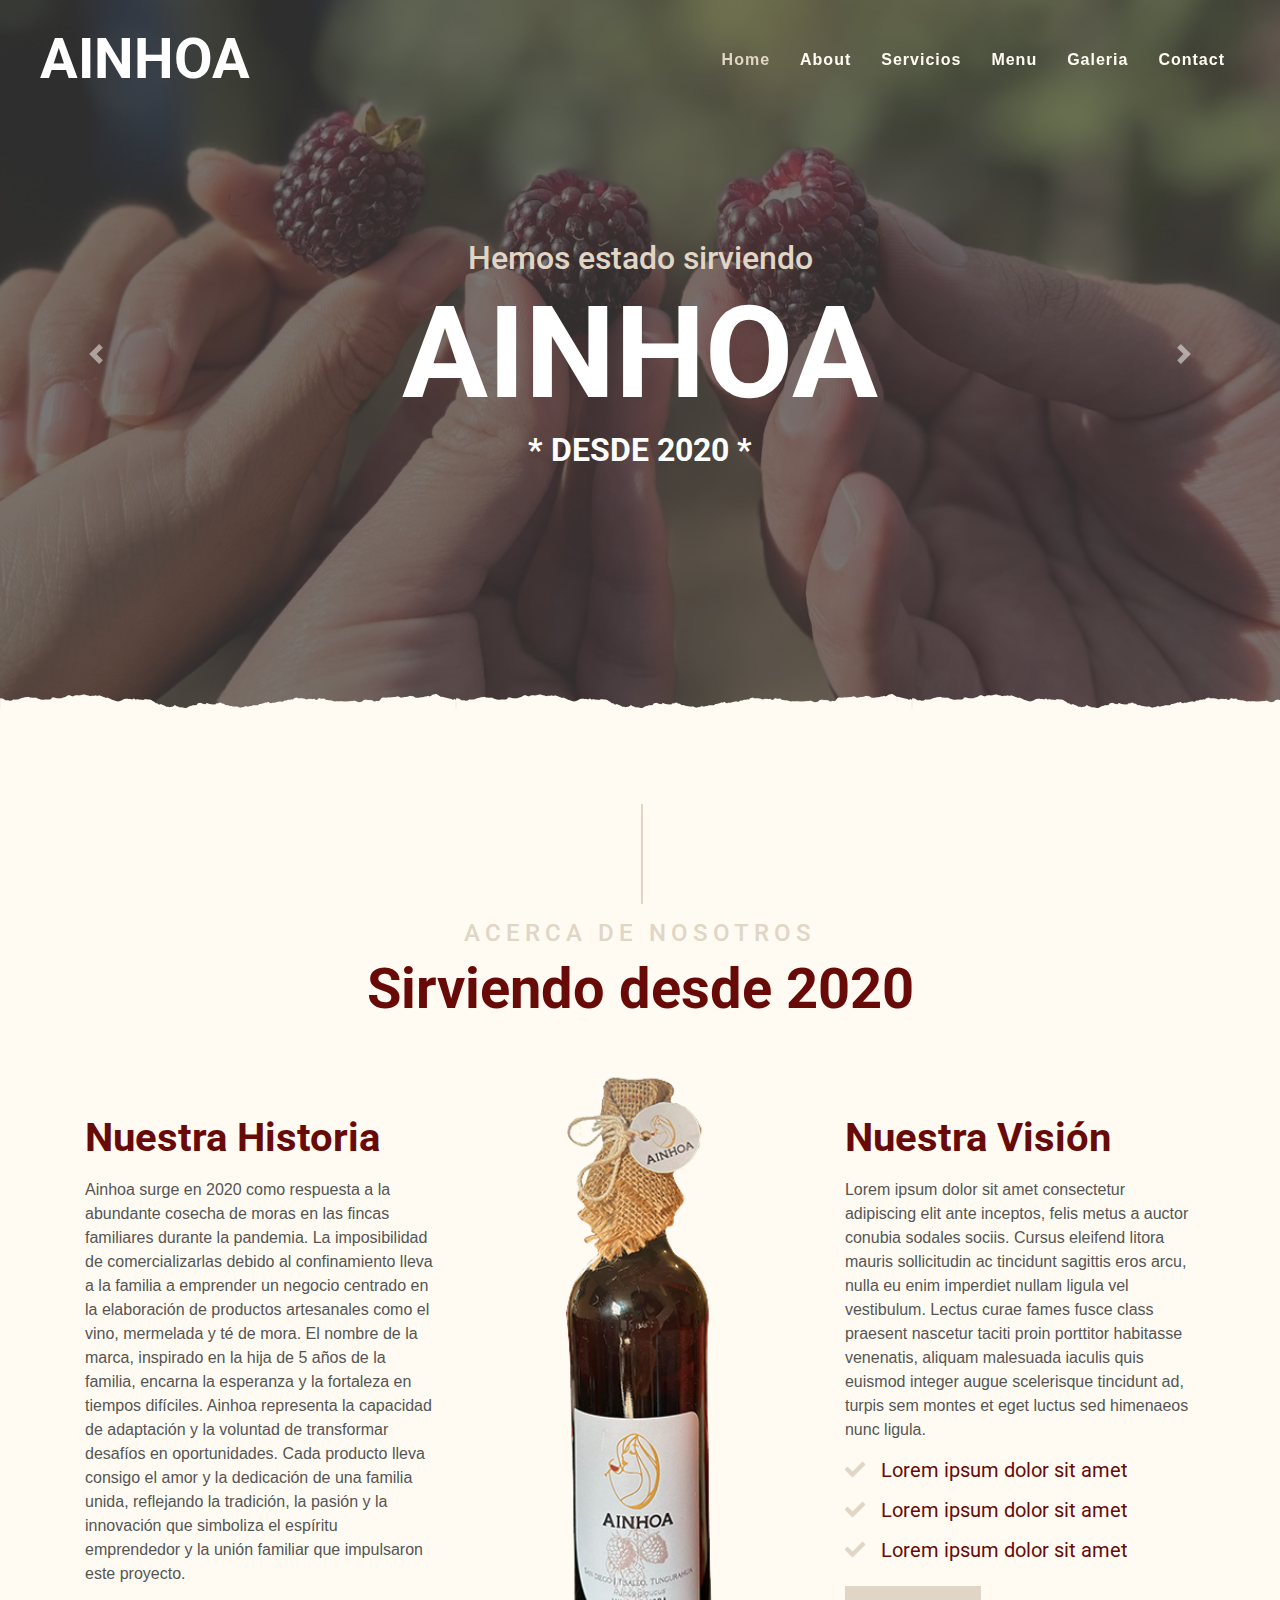
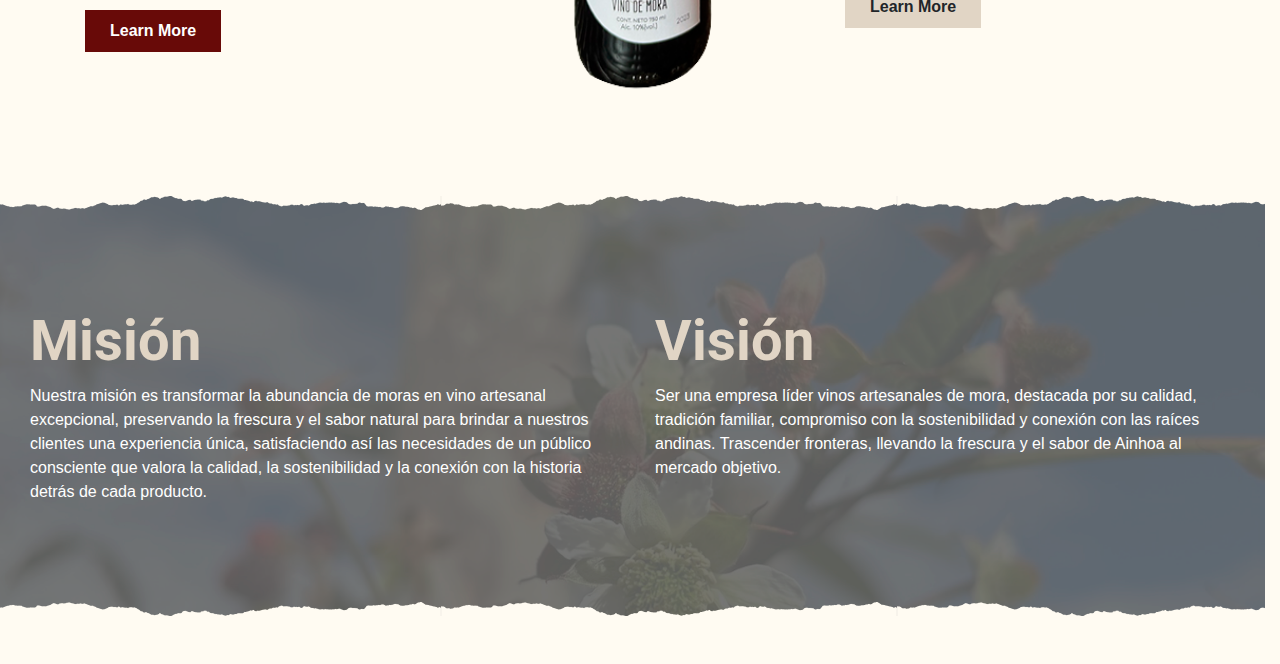
==== commit 252b1b51: "inicial" ====
--- a/index.html
+++ b/index.html
@@ -114,7 +114,7 @@
     <!-- About End -->
 
 
-    <!-- Service Start -->
+    <!-- Service Start 
     <div class="container-fluid pt-5">
         <div class="container">
             <div class="section-title">
@@ -173,6 +173,7 @@
             </div>
         </div>
     </div>
+    -->
     <!-- Service End -->
 
 
@@ -198,7 +199,7 @@
     <!-- Offer End -->
 
 
-    <!-- Menu Start -->
+    <!-- Menu Start 
     <div class="container-fluid pt-5">
         <div class="container">
             <div class="section-title">
@@ -275,10 +276,11 @@
             </div>
         </div>
     </div>
+    -->
     <!-- Menu End -->
 
 
-    <!-- Reservation Start -->
+    <!-- Reservation Start 
     <div class="container-fluid my-5">
         <div class="container">
             <div class="reservation position-relative overlay-top overlay-bottom">
@@ -340,10 +342,11 @@
             </div>
         </div>
     </div>
+    -->
     <!-- Reservation End -->
 
 
-    <!-- Testimonial Start -->
+    <!-- Testimonial Start 
     <div class="container-fluid py-5">
         <div class="container">
             <div class="section-title">
@@ -394,10 +397,11 @@
             </div>
         </div>
     </div>
+    -->
     <!-- Testimonial End -->
 
 
-    <!-- Footer Start -->
+    <!-- Footer Start 
     <div class="container-fluid footer text-white mt-5 pt-5 px-0 position-relative overlay-top">
         <div class="row mx-0 pt-5 px-sm-3 px-lg-5 mt-4">
             <div class="col-lg-3 col-md-6 mb-5">
@@ -443,6 +447,7 @@
             <p class="m-0 text-white">Designed by <a class="font-weight-bold" href="https://htmlcodex.com">HTML Codex</a></p>
         </div>
     </div>
+    -->
     <!-- Footer End -->
 
 
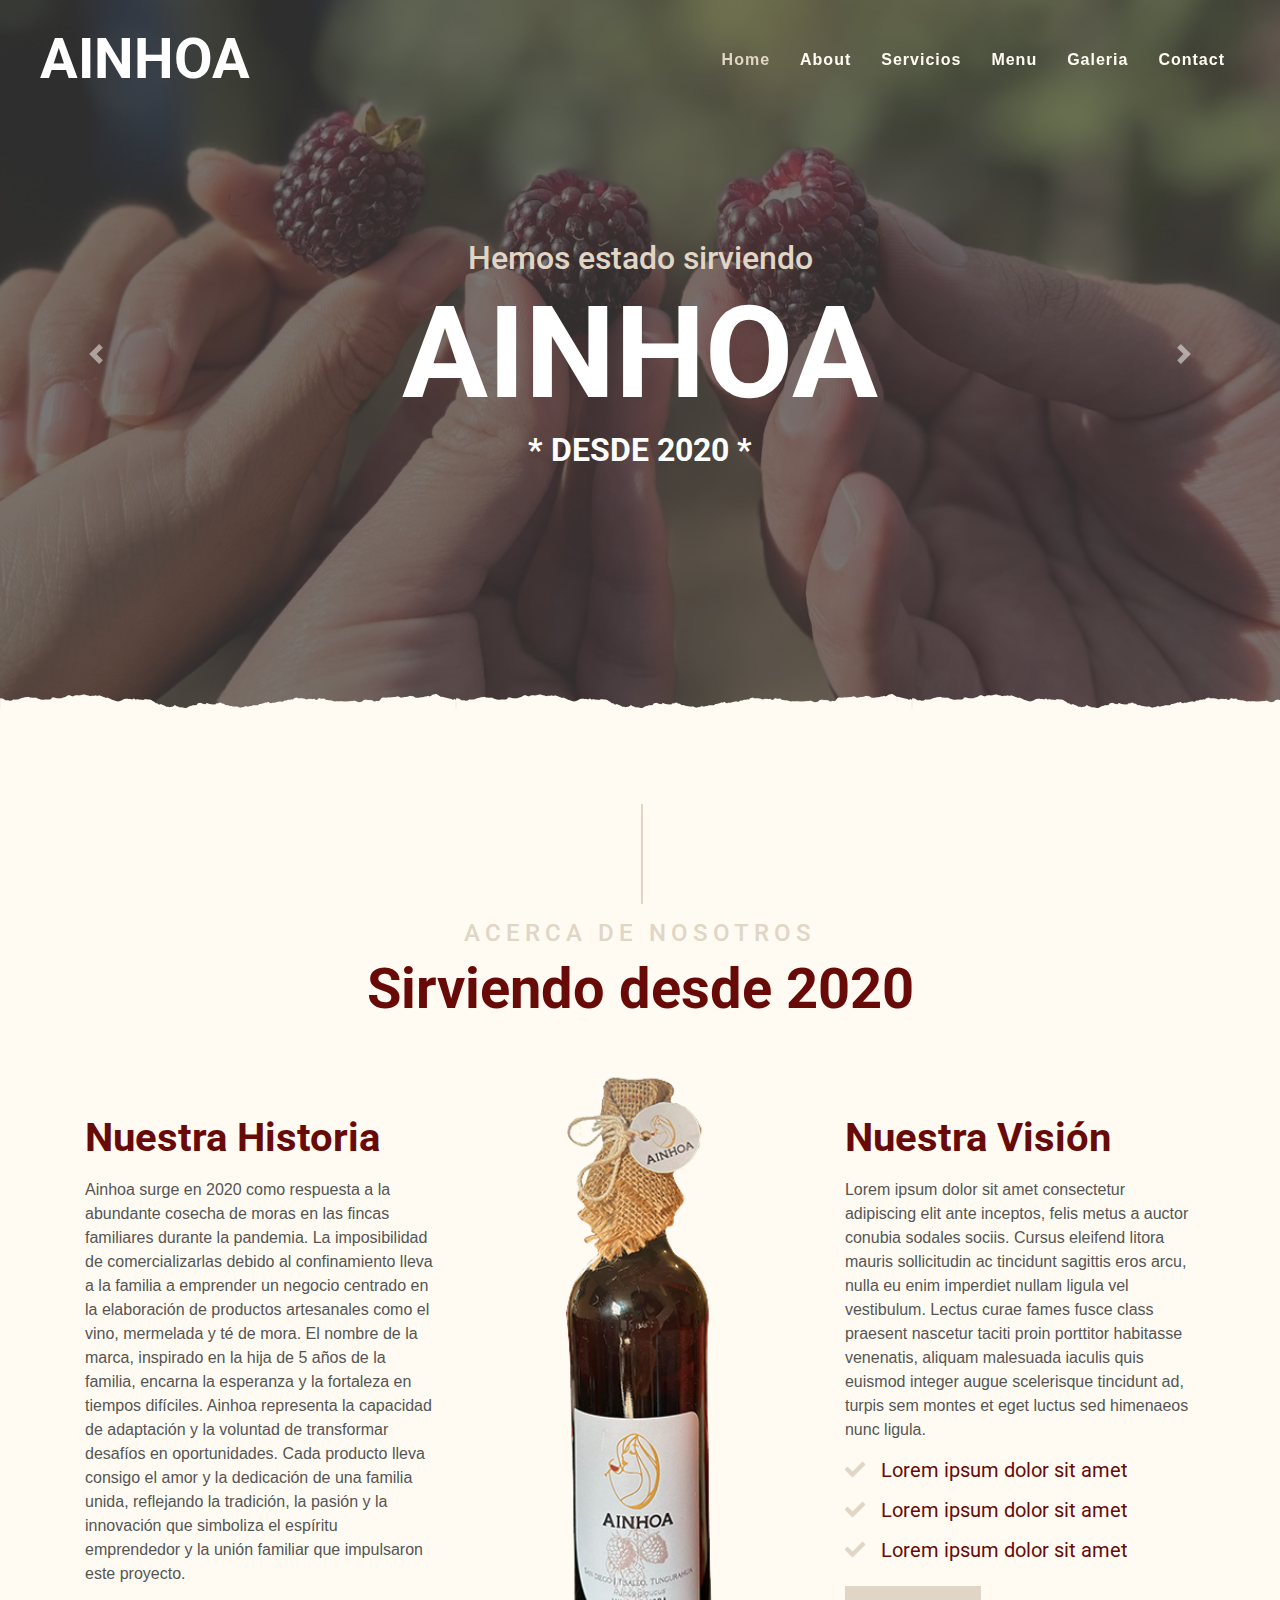
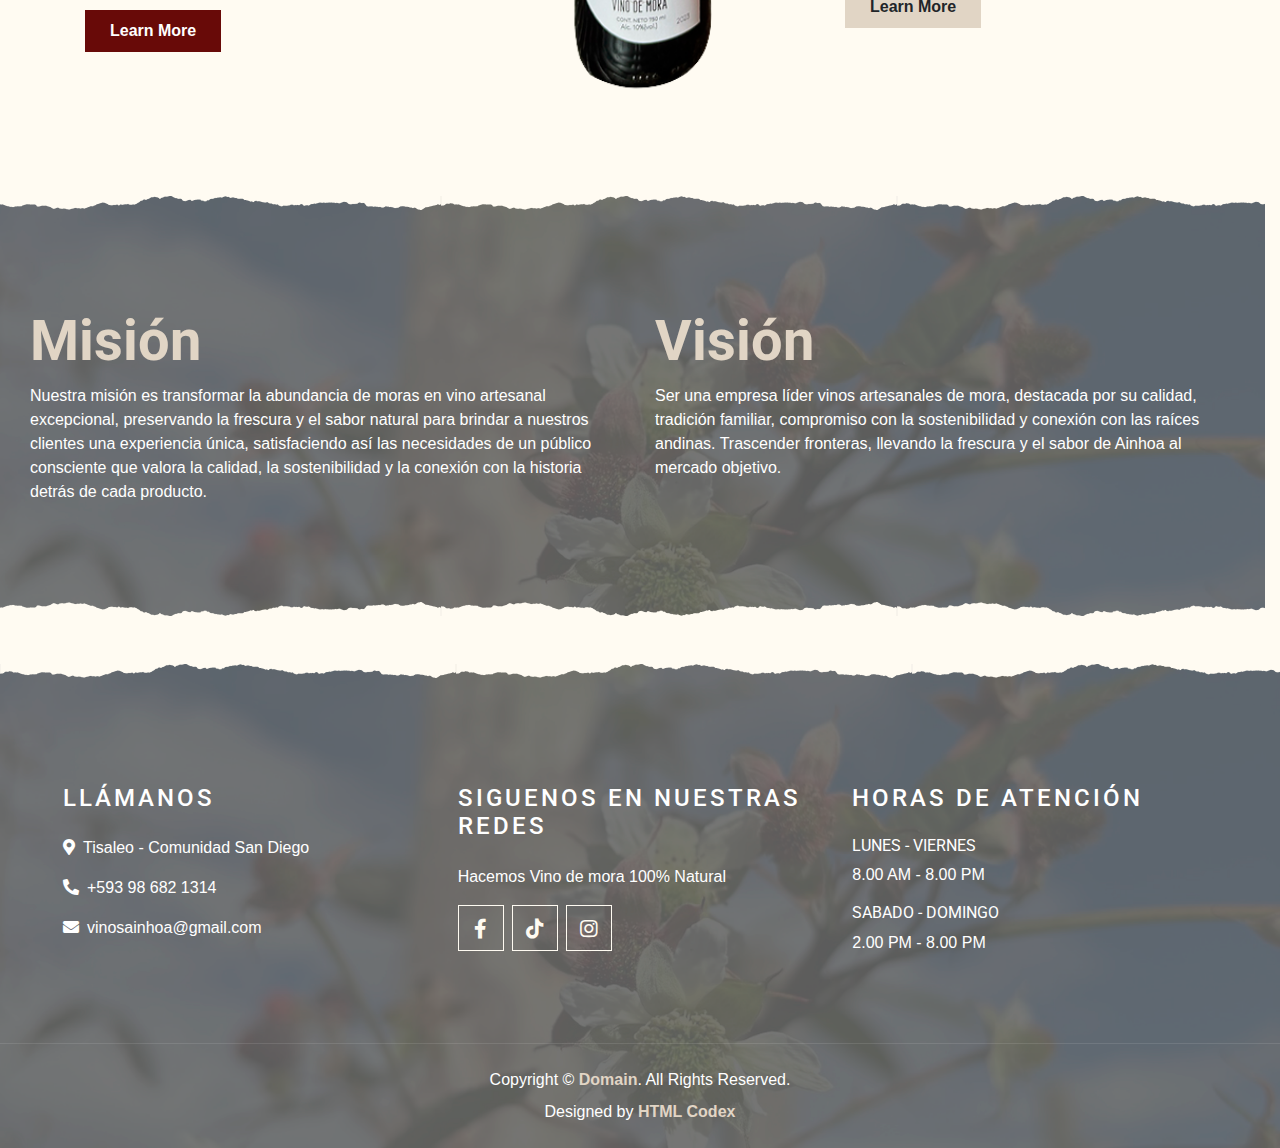
==== commit 266282c5: "REDES" ====
--- a/index.html
+++ b/index.html
@@ -16,7 +16,8 @@
     <link href="https://fonts.googleapis.com/css2?family=Montserrat:wght@200;400&family=Roboto:wght@400;500;700&display=swap" rel="stylesheet"> 
 
     <!-- Font Awesome -->
-    <link href="https://cdnjs.cloudflare.com/ajax/libs/font-awesome/5.10.0/css/all.min.css" rel="stylesheet">
+    <link rel="stylesheet" href="https://cdnjs.cloudflare.com/ajax/libs/font-awesome/5.15.4/css/all.min.css">
+
 
     <!-- Libraries Stylesheet -->
     <link href="lib/owlcarousel/assets/owl.carousel.min.css" rel="stylesheet">
@@ -400,35 +401,34 @@
     -->
     <!-- Testimonial End -->
 
-
-    <!-- Footer Start 
+    <!-- Footer Start -->
     <div class="container-fluid footer text-white mt-5 pt-5 px-0 position-relative overlay-top">
         <div class="row mx-0 pt-5 px-sm-3 px-lg-5 mt-4">
-            <div class="col-lg-3 col-md-6 mb-5">
-                <h4 class="text-white text-uppercase mb-4" style="letter-spacing: 3px;">Get In Touch</h4>
-                <p><i class="fa fa-map-marker-alt mr-2"></i>123 Street, New York, USA</p>
-                <p><i class="fa fa-phone-alt mr-2"></i>+012 345 67890</p>
-                <p class="m-0"><i class="fa fa-envelope mr-2"></i>info@example.com</p>
-            </div>
-            <div class="col-lg-3 col-md-6 mb-5">
-                <h4 class="text-white text-uppercase mb-4" style="letter-spacing: 3px;">Follow Us</h4>
-                <p>Amet elitr vero magna sed ipsum sit kasd sea elitr lorem rebum</p>
+            <div class="col-lg-4 col-md-6 mb-5">
+                <h4 class="text-white text-uppercase mb-4" style="letter-spacing: 3px;">Llámanos</h4>
+                <p><i class="fa fa-map-marker-alt mr-2"></i>Tisaleo - Comunidad San Diego</p>
+                <p><i class="fa fa-phone-alt mr-2"></i>+593 98 682 1314 </p>
+                <p class="m-0"><i class="fa fa-envelope mr-2"></i>vinosainhoa@gmail.com</p>
+            </div>
+            <div class="col-lg-4 col-md-6 mb-5">
+                <h4 class="text-white text-uppercase mb-4" style="letter-spacing: 3px;">Siguenos en nuestras redes</h4>
+                <p>Hacemos Vino de mora 100% Natural</p>
                 <div class="d-flex justify-content-start">
-                    <a class="btn btn-lg btn-outline-light btn-lg-square mr-2" href="#"><i class="fab fa-twitter"></i></a>
-                    <a class="btn btn-lg btn-outline-light btn-lg-square mr-2" href="#"><i class="fab fa-facebook-f"></i></a>
-                    <a class="btn btn-lg btn-outline-light btn-lg-square mr-2" href="#"><i class="fab fa-linkedin-in"></i></a>
-                    <a class="btn btn-lg btn-outline-light btn-lg-square" href="#"><i class="fab fa-instagram"></i></a>
-                </div>
-            </div>
-            <div class="col-lg-3 col-md-6 mb-5">
-                <h4 class="text-white text-uppercase mb-4" style="letter-spacing: 3px;">Open Hours</h4>
+                    <a class="btn btn-lg btn-outline-light btn-lg-square mr-2" href="https://www.facebook.com/profile.php?id=61557460020473&mibextid=LQQJ4d&rdid=lcJ8iG2ApId1D1ZL&share_url=https%3A%2F%2Fwww.facebook.com%2Fshare%2FdebsSTpKXK4w1yeU%2F%3Fmibextid%3DLQQJ4d" target="_blank"><i class="fab fa-facebook-f"></i></a>
+                    <a class="btn btn-lg btn-outline-light btn-lg-square mr-2" href="https://www.tiktok.com/@vinosainhoa?_t=8mN6uQNtK10&_r=1" target="_blank"><i class="fab fa-tiktok"></i></a>
+                    <a class="btn btn-lg btn-outline-light btn-lg-square" href="https://www.instagram.com/vinosainhoa?igsh=aTE5NGZ0YXlkN3hp" target="_blank"><i class="fab fa-instagram"></i></a>
+                </div>
+            </div>
+            <div class="col-lg-4 col-md-6 mb-5">
+                <h4 class="text-white text-uppercase mb-4" style="letter-spacing: 3px;">Horas de atención</h4>
                 <div>
-                    <h6 class="text-white text-uppercase">Monday - Friday</h6>
+                    <h6 class="text-white text-uppercase">Lunes - Viernes</h6>
                     <p>8.00 AM - 8.00 PM</p>
-                    <h6 class="text-white text-uppercase">Saturday - Sunday</h6>
+                    <h6 class="text-white text-uppercase">Sabado - Domingo</h6>
                     <p>2.00 PM - 8.00 PM</p>
                 </div>
             </div>
+            <!--
             <div class="col-lg-3 col-md-6 mb-5">
                 <h4 class="text-white text-uppercase mb-4" style="letter-spacing: 3px;">Newsletter</h4>
                 <p>Amet elitr vero magna sed ipsum sit kasd sea elitr lorem rebum</p>
@@ -441,13 +441,14 @@
                     </div>
                 </div>
             </div>
+            -->
         </div>
         <div class="container-fluid text-center text-white border-top mt-4 py-4 px-sm-3 px-md-5" style="border-color: rgba(256, 256, 256, .1) !important;">
             <p class="mb-2 text-white">Copyright &copy; <a class="font-weight-bold" href="#">Domain</a>. All Rights Reserved.</a></p>
             <p class="m-0 text-white">Designed by <a class="font-weight-bold" href="https://htmlcodex.com">HTML Codex</a></p>
         </div>
     </div>
-    -->
+    
     <!-- Footer End -->
 
 
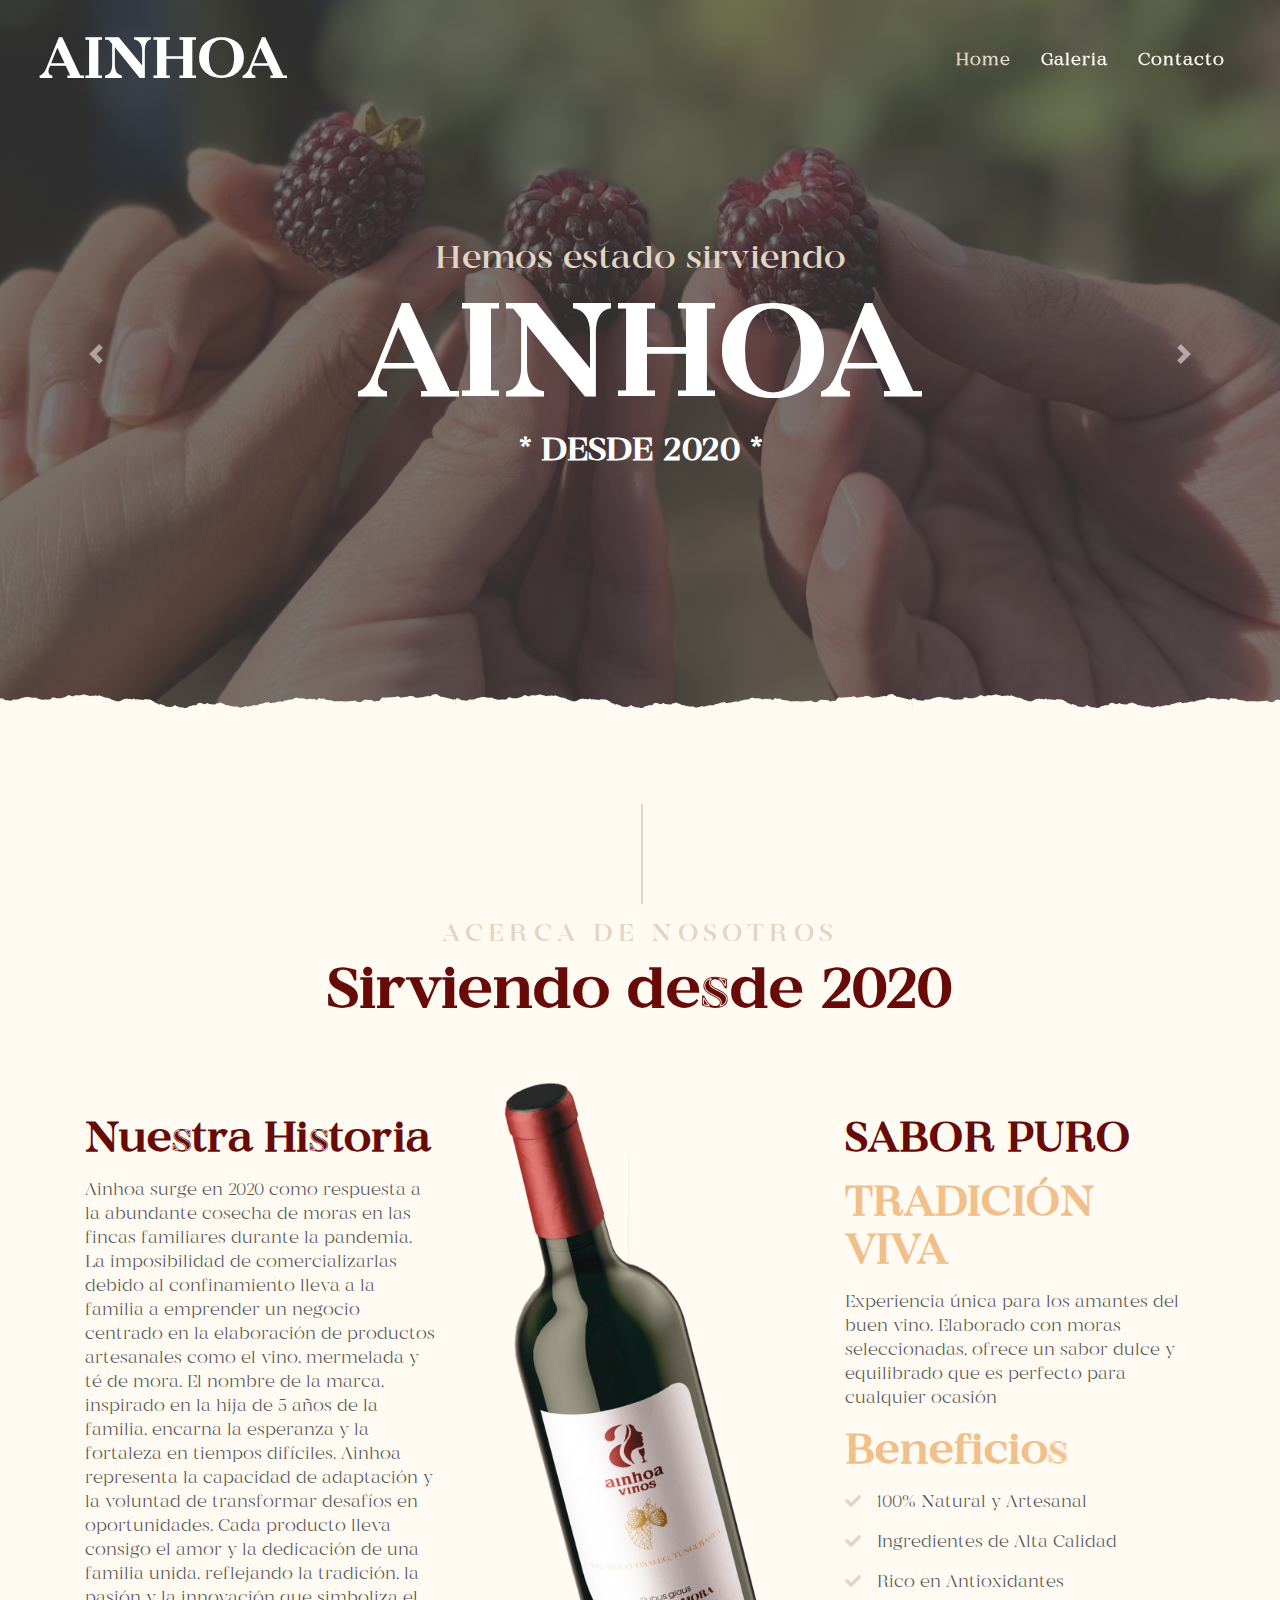
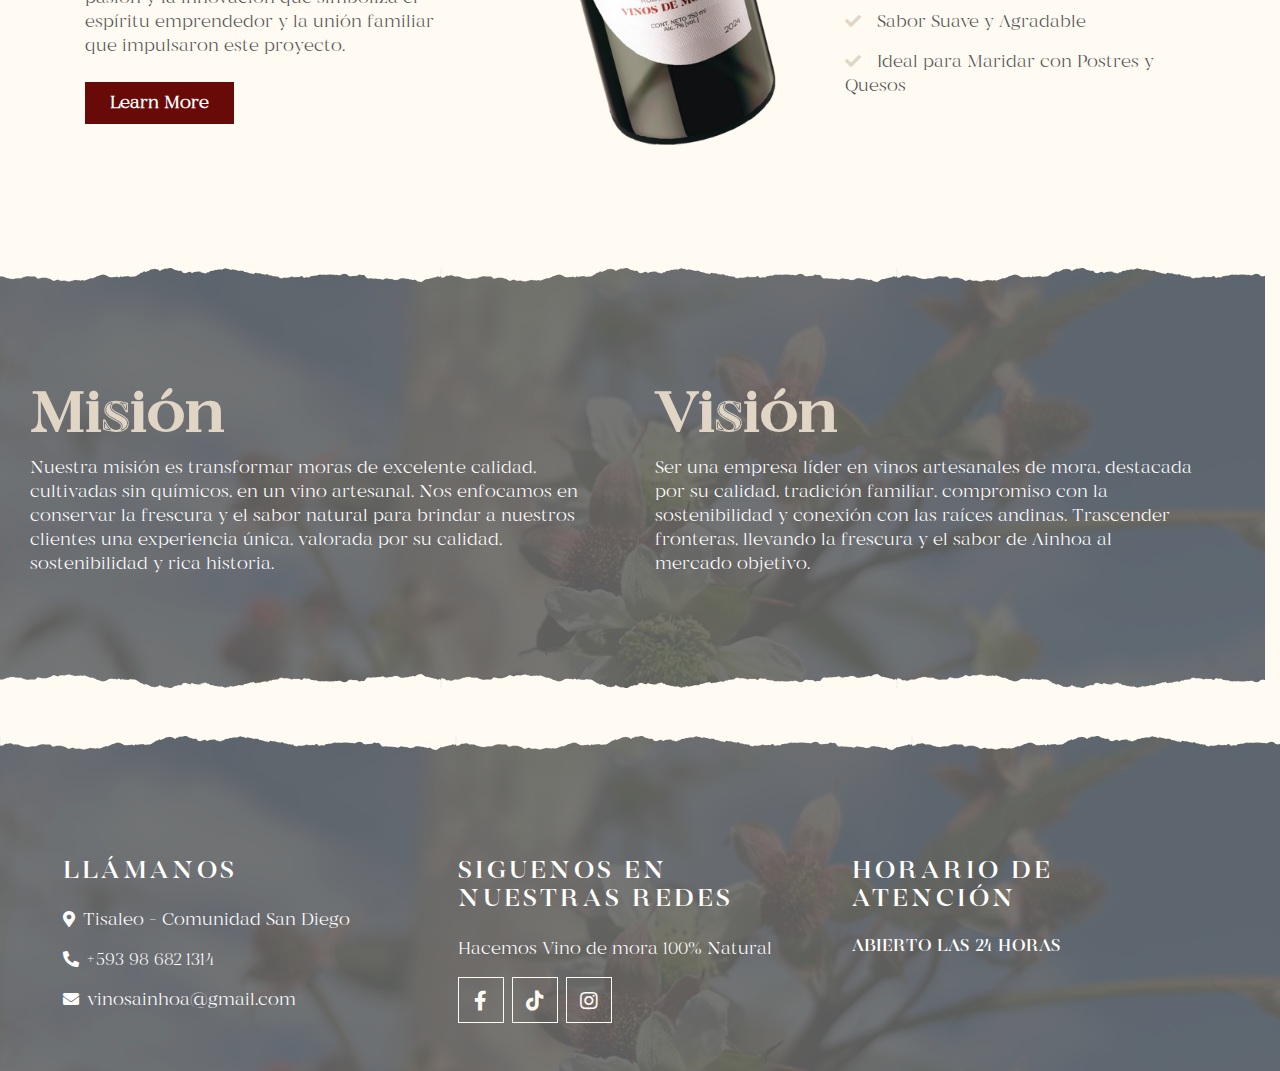
==== commit bfdb97e5: "casi final" ====
--- a/index.html
+++ b/index.html
@@ -10,14 +10,9 @@
 
     <!-- Favicon -->
     <link href="img/favicon.ico" rel="icon">
-
-    <!-- Google Font -->
-    <link rel="preconnect" href="https://fonts.gstatic.com">
-    <link href="https://fonts.googleapis.com/css2?family=Montserrat:wght@200;400&family=Roboto:wght@400;500;700&display=swap" rel="stylesheet"> 
-
+    
     <!-- Font Awesome -->
     <link rel="stylesheet" href="https://cdnjs.cloudflare.com/ajax/libs/font-awesome/5.15.4/css/all.min.css">
-
 
     <!-- Libraries Stylesheet -->
     <link href="lib/owlcarousel/assets/owl.carousel.min.css" rel="stylesheet">
@@ -40,11 +35,8 @@
             <div class="collapse navbar-collapse justify-content-between" id="navbarCollapse">
                 <div class="navbar-nav ml-auto p-4">
                     <a href="index.html" class="nav-item nav-link active">Home</a>
-                    <a href="about.html" class="nav-item nav-link">About</a>
-                    <a href="#" class="nav-item nav-link">Servicios</a>
-                    <a href="#" class="nav-item nav-link">Menu</a>
                     <a href="galeria.html" class="nav-item nav-link">Galeria</a>
-                    <a href="#" class="nav-item nav-link">Contact</a>
+                    <a href="contact.html" class="nav-item nav-link">Contacto</a>
                 </div>
             </div>
         </nav>
@@ -98,22 +90,24 @@
                 </div>
                 <div class="col-lg-4 py-5 py-lg-0" style="min-height: 500px;">
                     <div class="position-relative h-100">
-                        <img class="position-absolute w-100 h-100" src="img/vino.png" style="object-fit: cover;">
+                        <img class="position-absolute w-100 h-100" src="img/vino1.png" style="object-fit: cover;">
                     </div>
                 </div>
                 <div class="col-lg-4 py-0 py-lg-5">
-                    <h1 class="mb-3">Nuestra Visión</h1>
-                    <p>Lorem ipsum dolor sit amet consectetur adipiscing elit ante inceptos, felis metus a auctor conubia sodales sociis. Cursus eleifend litora mauris sollicitudin ac tincidunt sagittis eros arcu, nulla eu enim imperdiet nullam ligula vel vestibulum. Lectus curae fames fusce class praesent nascetur taciti proin porttitor habitasse venenatis, aliquam malesuada iaculis quis euismod integer augue scelerisque tincidunt ad, turpis sem montes et eget luctus sed himenaeos nunc ligula.</p>
-                    <h5 class="mb-3"><i class="fa fa-check text-primary mr-3"></i>Lorem ipsum dolor sit amet</h5>
-                    <h5 class="mb-3"><i class="fa fa-check text-primary mr-3"></i>Lorem ipsum dolor sit amet</h5>
-                    <h5 class="mb-3"><i class="fa fa-check text-primary mr-3"></i>Lorem ipsum dolor sit amet</h5>
-                    <a href="" class="btn btn-primary font-weight-bold py-2 px-4 mt-2">Learn More</a>
+                    <h1 class="mb-3">SABOR PURO</h1>
+                    <h1 class="mb-3 secondary">TRADICIÓN VIVA</h1>
+                    <p>Experiencia única para los amantes del buen vino. Elaborado con moras seleccionadas, ofrece un sabor dulce y equilibrado que es perfecto para cualquier ocasión</p>
+                    <h1 class="mb-3 secondary">Beneficios</h1>
+                    <p class="mb-3"><i class="fa fa-check text-primary mr-3"></i>100% Natural y Artesanal</p>
+                    <p class="mb-3"><i class="fa fa-check text-primary mr-3"></i>Ingredientes de Alta Calidad</p>
+                    <p class="mb-3"><i class="fa fa-check text-primary mr-3"></i>Rico en Antioxidantes</p>
+                    <p class="mb-3"><i class="fa fa-check text-primary mr-3"></i>Sabor Suave y Agradable</p>
+                    <p class="mb-3"><i class="fa fa-check text-primary mr-3"></i>Ideal para Maridar con Postres y Quesos</p>
                 </div>
             </div>
         </div>
     </div>
     <!-- About End -->
-
 
     <!-- Service Start 
     <div class="container-fluid pt-5">
@@ -184,7 +178,7 @@
             <div class="mission-vision">
                 <div class="container py-5">
                     <h1 class="display-4 text-primary mt-3">Misión</h2>
-                    <p class="text-white">Nuestra misión es transformar la abundancia de moras en vino artesanal excepcional, preservando la frescura y el sabor natural para brindar a nuestros clientes una experiencia única, satisfaciendo así las necesidades de un público consciente que valora la calidad, la sostenibilidad y la conexión con la historia detrás de cada producto. </p>
+                    <p class="text-white">Nuestra misión es transformar moras de excelente calidad, cultivadas sin químicos, en un vino artesanal. Nos enfocamos en conservar la frescura y el sabor natural para brindar a nuestros clientes una experiencia única, valorada por su calidad, sostenibilidad y rica historia.</p>
                 </div>
             </div>
         </div>
@@ -192,7 +186,7 @@
             <div class="mission-vision">
                 <div class="container py-5">
                     <h1 class="display-4 text-primary mt-3">Visión</h2>
-                    <p class="text-white">Ser una empresa líder vinos artesanales de mora, destacada por su calidad, tradición familiar, compromiso con la sostenibilidad y conexión con las raíces andinas. Trascender fronteras, llevando la frescura y el sabor de Ainhoa al mercado objetivo.</p>
+                    <p class="text-white">Ser una empresa líder en vinos artesanales de mora, destacada por su calidad, tradición familiar, compromiso con la sostenibilidad y conexión con las raíces andinas. Trascender fronteras, llevando la frescura y el sabor de Ainhoa al mercado objetivo.</p>
                 </div>
             </div>
         </div>
@@ -420,12 +414,9 @@
                 </div>
             </div>
             <div class="col-lg-4 col-md-6 mb-5">
-                <h4 class="text-white text-uppercase mb-4" style="letter-spacing: 3px;">Horas de atención</h4>
+                <h4 class="text-white text-uppercase mb-4" style="letter-spacing: 3px;">Horario de atención</h4>
                 <div>
-                    <h6 class="text-white text-uppercase">Lunes - Viernes</h6>
-                    <p>8.00 AM - 8.00 PM</p>
-                    <h6 class="text-white text-uppercase">Sabado - Domingo</h6>
-                    <p>2.00 PM - 8.00 PM</p>
+                    <h6 class="text-white text-uppercase">Abierto las 24 horas</h6>
                 </div>
             </div>
             <!--
@@ -443,12 +434,13 @@
             </div>
             -->
         </div>
+        <!--
         <div class="container-fluid text-center text-white border-top mt-4 py-4 px-sm-3 px-md-5" style="border-color: rgba(256, 256, 256, .1) !important;">
             <p class="mb-2 text-white">Copyright &copy; <a class="font-weight-bold" href="#">Domain</a>. All Rights Reserved.</a></p>
             <p class="m-0 text-white">Designed by <a class="font-weight-bold" href="https://htmlcodex.com">HTML Codex</a></p>
         </div>
-    </div>
-    
+         -->
+    </div>
     <!-- Footer End -->
 
 
--- a/css/style.css
+++ b/css/style.css
@@ -7,17 +7,30 @@
  */
 
 @font-face {
-  font-family: 'BAERAN';
-  src: url('fonts/BAERANRegular.eot');
-  src: local('BAERAN'), local('BAERANRegular'),
-      url('fonts/BAERANRegular.eot?#iefix') format('embedded-opentype'),
-      url('fonts/BAERANRegular.woff2') format('woff2'),
-      url('fonts/BAERANRegular.woff') format('woff'),
-      url('fonts/BAERANRegular.ttf') format('truetype');
-  font-weight: normal;
-  font-style: normal;
-  font-display: swap;
-}
+  font-family: 'Coachella_back';
+  src: url('../fuentes/coachella_back.ttf') format('truetype');
+}
+
+@font-face {
+  font-family: 'Coachella_thin';
+  src: url('../fuentes/coachella_thin.ttf') format('truetype');
+}
+
+@font-face {
+  font-family: 'Coachella_medium';
+  src: url('../fuentes/coachella_medium.ttf') format('truetype');
+}
+
+@font-face {
+  font-family: 'Coachella_light';
+  src: url('../fuentes/coachella_light.ttf') format('truetype');
+}
+
+@font-face {
+  font-family: 'Coachella_regular';
+  src: url('../fuentes/coachella_regular.ttf') format('truetype');
+}
+
 
 :root {
   --blue: #007bff;
@@ -46,8 +59,6 @@
   --breakpoint-md: 768px;
   --breakpoint-lg: 992px;
   --breakpoint-xl: 1200px;
-  --font-family-sans-serif: "BAERAN", sans-serif;
-  --font-family-monospace: SFMono-Regular, Menlo, Monaco, Consolas, "Liberation Mono", "Courier New", monospace;
 }
 
 *,
@@ -57,7 +68,7 @@
 }
 
 html {
-  font-family: sans-serif;
+  font-family: 'Coachella_thin', sans-serif;
   line-height: 1.15;
   -webkit-text-size-adjust: 100%;
   -webkit-tap-highlight-color: rgba(0, 0, 0, 0);
@@ -69,7 +80,7 @@
 
 body {
   margin: 0;
-  font-family: "BAERAN", sans-serif;
+  font-family: 'Coachella_thin', sans-serif;
   font-size: 1rem;
   font-weight: 400;
   line-height: 1.5;
@@ -252,7 +263,7 @@
 optgroup,
 textarea {
   margin: 0;
-  font-family: inherit;
+  font-family: "Coachella_medium";
   font-size: inherit;
   line-height: inherit;
 }
@@ -376,7 +387,7 @@
 h1, h2, h3, h4, h5, h6,
 .h1, .h2, .h3, .h4, .h5, .h6 {
   margin-bottom: 0.5rem;
-  font-family: "Roboto", sans-serif;
+  font-family: "Coachella_light", sans-serif;
   font-weight: 500;
   line-height: 1.2;
   color: #680a08;
@@ -9700,3 +9711,7 @@
   text-align: center;
   font-size: 18px;
 }
+
+.secondary {
+  color: #f1bf8a;
+}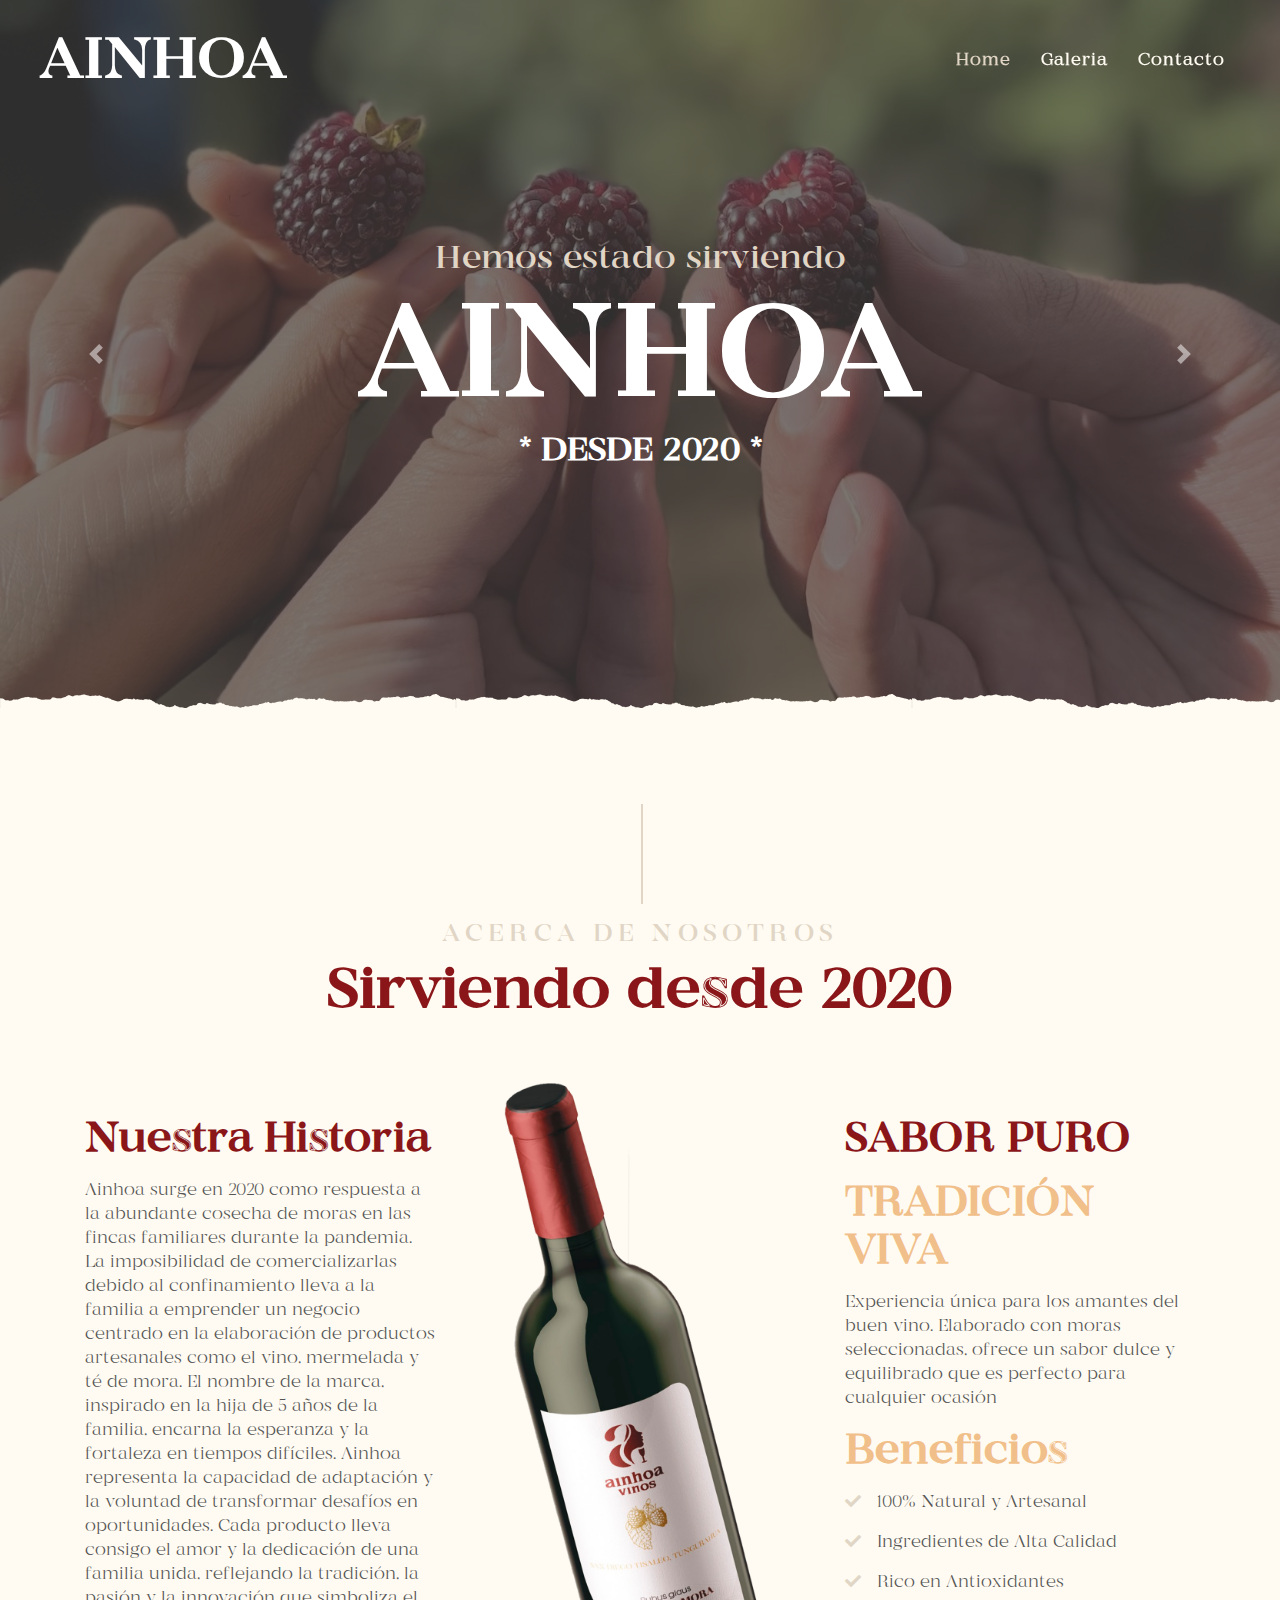
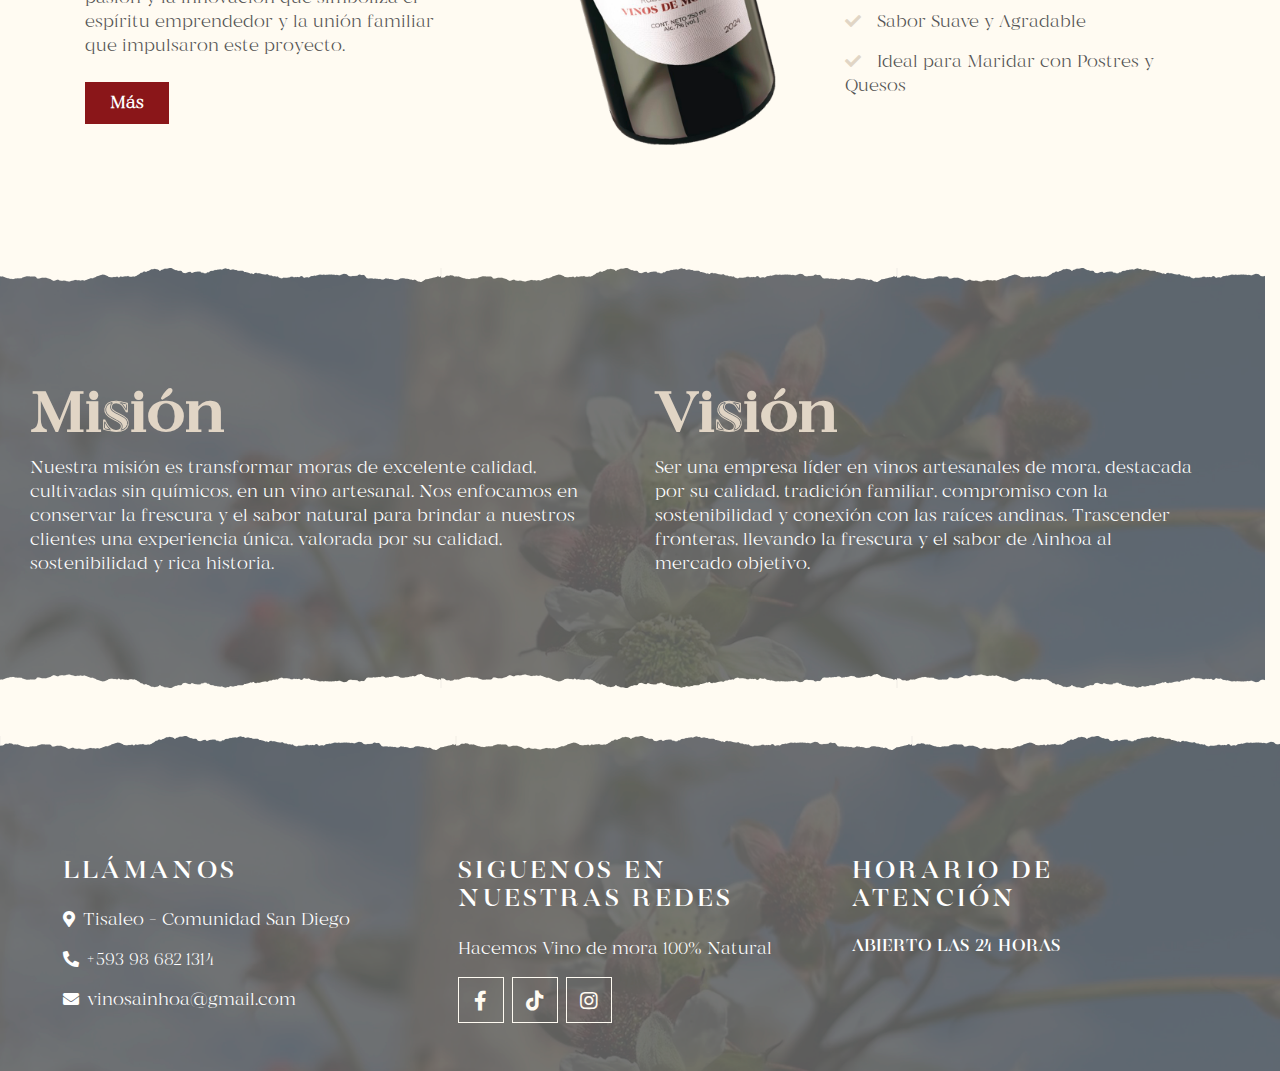
==== commit f52338c6: "final 2" ====
--- a/index.html
+++ b/index.html
@@ -86,7 +86,7 @@
                 <div class="col-lg-4 py-0 py-lg-5">
                     <h1 class="mb-3">Nuestra Historia</h1>
                     <p>Ainhoa surge en 2020 como respuesta a la abundante cosecha de moras en las fincas familiares durante la pandemia. La imposibilidad de comercializarlas debido al confinamiento lleva a la familia a emprender un negocio centrado en la elaboración de productos artesanales como el vino, mermelada y té de mora. El nombre de la marca, inspirado en la hija de 5 años de la familia, encarna la esperanza y la fortaleza en tiempos difíciles. Ainhoa representa la capacidad de adaptación y la voluntad de transformar desafíos en oportunidades. Cada producto lleva consigo el amor y la dedicación de una familia unida, reflejando la tradición, la pasión y la innovación que simboliza el espíritu emprendedor y la unión familiar que impulsaron este proyecto.</p>
-                    <a href="" class="btn btn-secondary font-weight-bold py-2 px-4 mt-2">Learn More</a>
+                    <a href="" class="btn btn-secondary font-weight-bold py-2 px-4 mt-2">Más</a>
                 </div>
                 <div class="col-lg-4 py-5 py-lg-0" style="min-height: 500px;">
                     <div class="position-relative h-100">
--- a/css/style.css
+++ b/css/style.css
@@ -47,7 +47,7 @@
   --gray: #6c757d;
   --gray-dark: #343a40;
   --primary: #e1d5c5;
-  --secondary: #680a08;
+  --secondary: #8a1619;
   --success: #28a745;
   --info: #17a2b8;
   --warning: #ffc107;
@@ -390,7 +390,7 @@
   font-family: "Coachella_light", sans-serif;
   font-weight: 500;
   line-height: 1.2;
-  color: #680a08;
+  color: #8a1619;
 }
 
 h1, .h1 {
@@ -2428,8 +2428,8 @@
 
 .btn-secondary {
   color: #fff;
-  background-color: #680a08;
-  border-color: #680a08;
+  background-color: #8a1619;
+  border-color: #8a1619;
 }
 
 .btn-secondary:hover {
@@ -2447,8 +2447,8 @@
 
 .btn-secondary.disabled, .btn-secondary:disabled {
   color: #fff;
-  background-color: #680a08;
-  border-color: #680a08;
+  background-color: #8a1619;
+  border-color: #8a1619;
 }
 
 .btn-secondary:not(:disabled):not(.disabled):active, .btn-secondary:not(:disabled):not(.disabled).active,
@@ -2718,14 +2718,14 @@
 }
 
 .btn-outline-secondary {
-  color: #680a08;
-  border-color: #680a08;
+  color: #8a1619;
+  border-color: #8a1619;
 }
 
 .btn-outline-secondary:hover {
   color: #fff;
-  background-color: #680a08;
-  border-color: #680a08;
+  background-color: #8a1619;
+  border-color: #8a1619;
 }
 
 .btn-outline-secondary:focus, .btn-outline-secondary.focus {
@@ -2733,15 +2733,15 @@
 }
 
 .btn-outline-secondary.disabled, .btn-outline-secondary:disabled {
-  color: #680a08;
+  color: #8a1619;
   background-color: transparent;
 }
 
 .btn-outline-secondary:not(:disabled):not(.disabled):active, .btn-outline-secondary:not(:disabled):not(.disabled).active,
 .show > .btn-outline-secondary.dropdown-toggle {
   color: #fff;
-  background-color: #680a08;
-  border-color: #680a08;
+  background-color: #8a1619;
+  border-color: #8a1619;
 }
 
 .btn-outline-secondary:not(:disabled):not(.disabled):active:focus, .btn-outline-secondary:not(:disabled):not(.disabled).active:focus,
@@ -4711,7 +4711,7 @@
 
 .badge-secondary {
   color: #fff;
-  background-color: #680a08;
+  background-color: #8a1619;
 }
 
 a.badge-secondary:hover, a.badge-secondary:focus {
@@ -5844,7 +5844,7 @@
   padding: 0.5rem 0.75rem;
   margin-bottom: 0;
   font-size: 1rem;
-  color: #680a08;
+  color: #8a1619;
   background-color: #f7f7f7;
   border-bottom: 1px solid #ebebeb;
 }
@@ -6130,7 +6130,7 @@
 }
 
 .bg-secondary {
-  background-color: #680a08 !important;
+  background-color: #8a1619 !important;
 }
 
 a.bg-secondary:hover, a.bg-secondary:focus,
@@ -6252,7 +6252,7 @@
 }
 
 .border-secondary {
-  border-color: #680a08 !important;
+  border-color: #8a1619 !important;
 }
 
 .border-success {
@@ -9298,7 +9298,7 @@
 }
 
 .text-secondary {
-  color: #680a08 !important;
+  color: #8a1619 !important;
 }
 
 a.text-secondary:hover, a.text-secondary:focus {
@@ -9545,7 +9545,7 @@
 @media (max-width: 991.98px) {
   .container-fluid.nav-bar, .nav-bar.container-sm, .nav-bar.container-md, .nav-bar.container-lg, .nav-bar.container-xl {
     position: relative;
-    background: #680a08;
+    background: #8a1619;
   }
 }
 
@@ -9617,7 +9617,7 @@
   align-items: center;
   justify-content: center;
   border-radius: 45px;
-  color: #680a08;
+  color: #8a1619;
   background: #e1d5c5;
 }
 
@@ -9632,7 +9632,7 @@
   align-items: center;
   justify-content: center;
   border-radius: 45px;
-  color: #680a08;
+  color: #8a1619;
   background: #e1d5c5;
 }
 
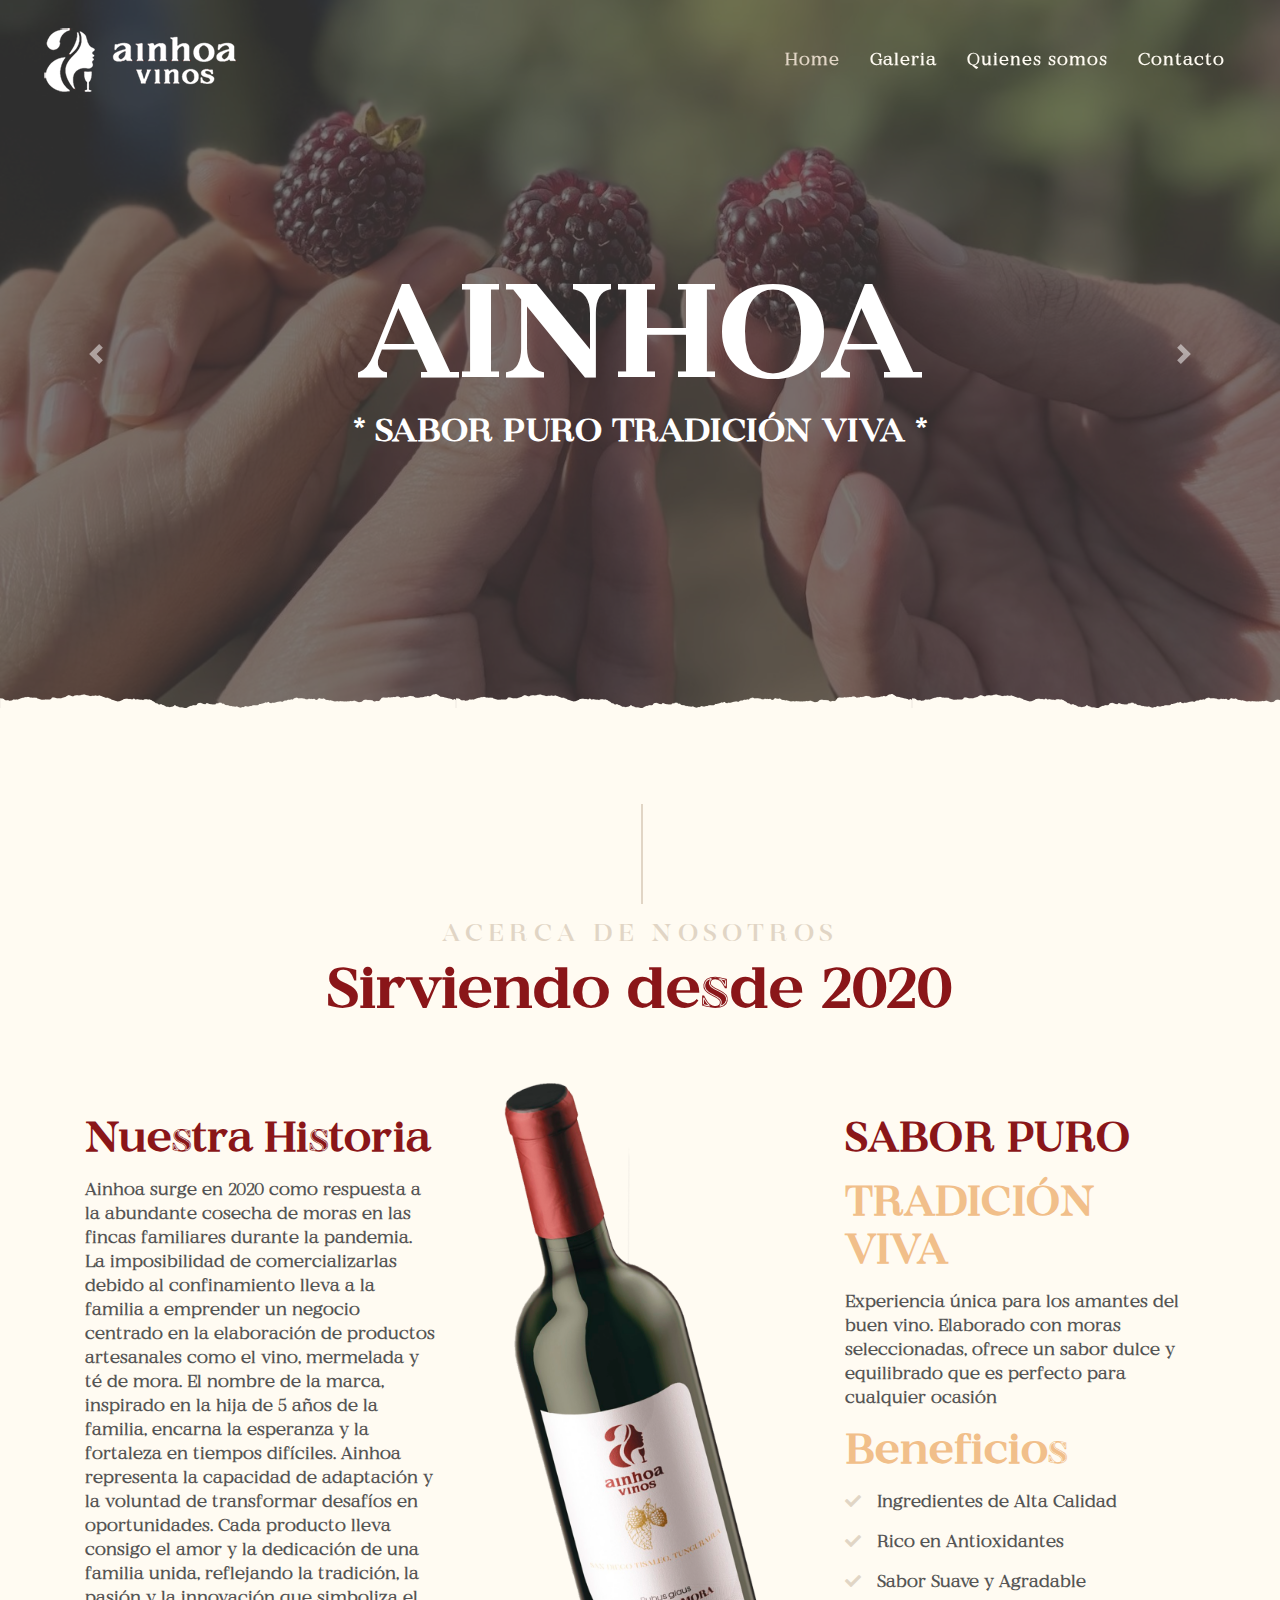
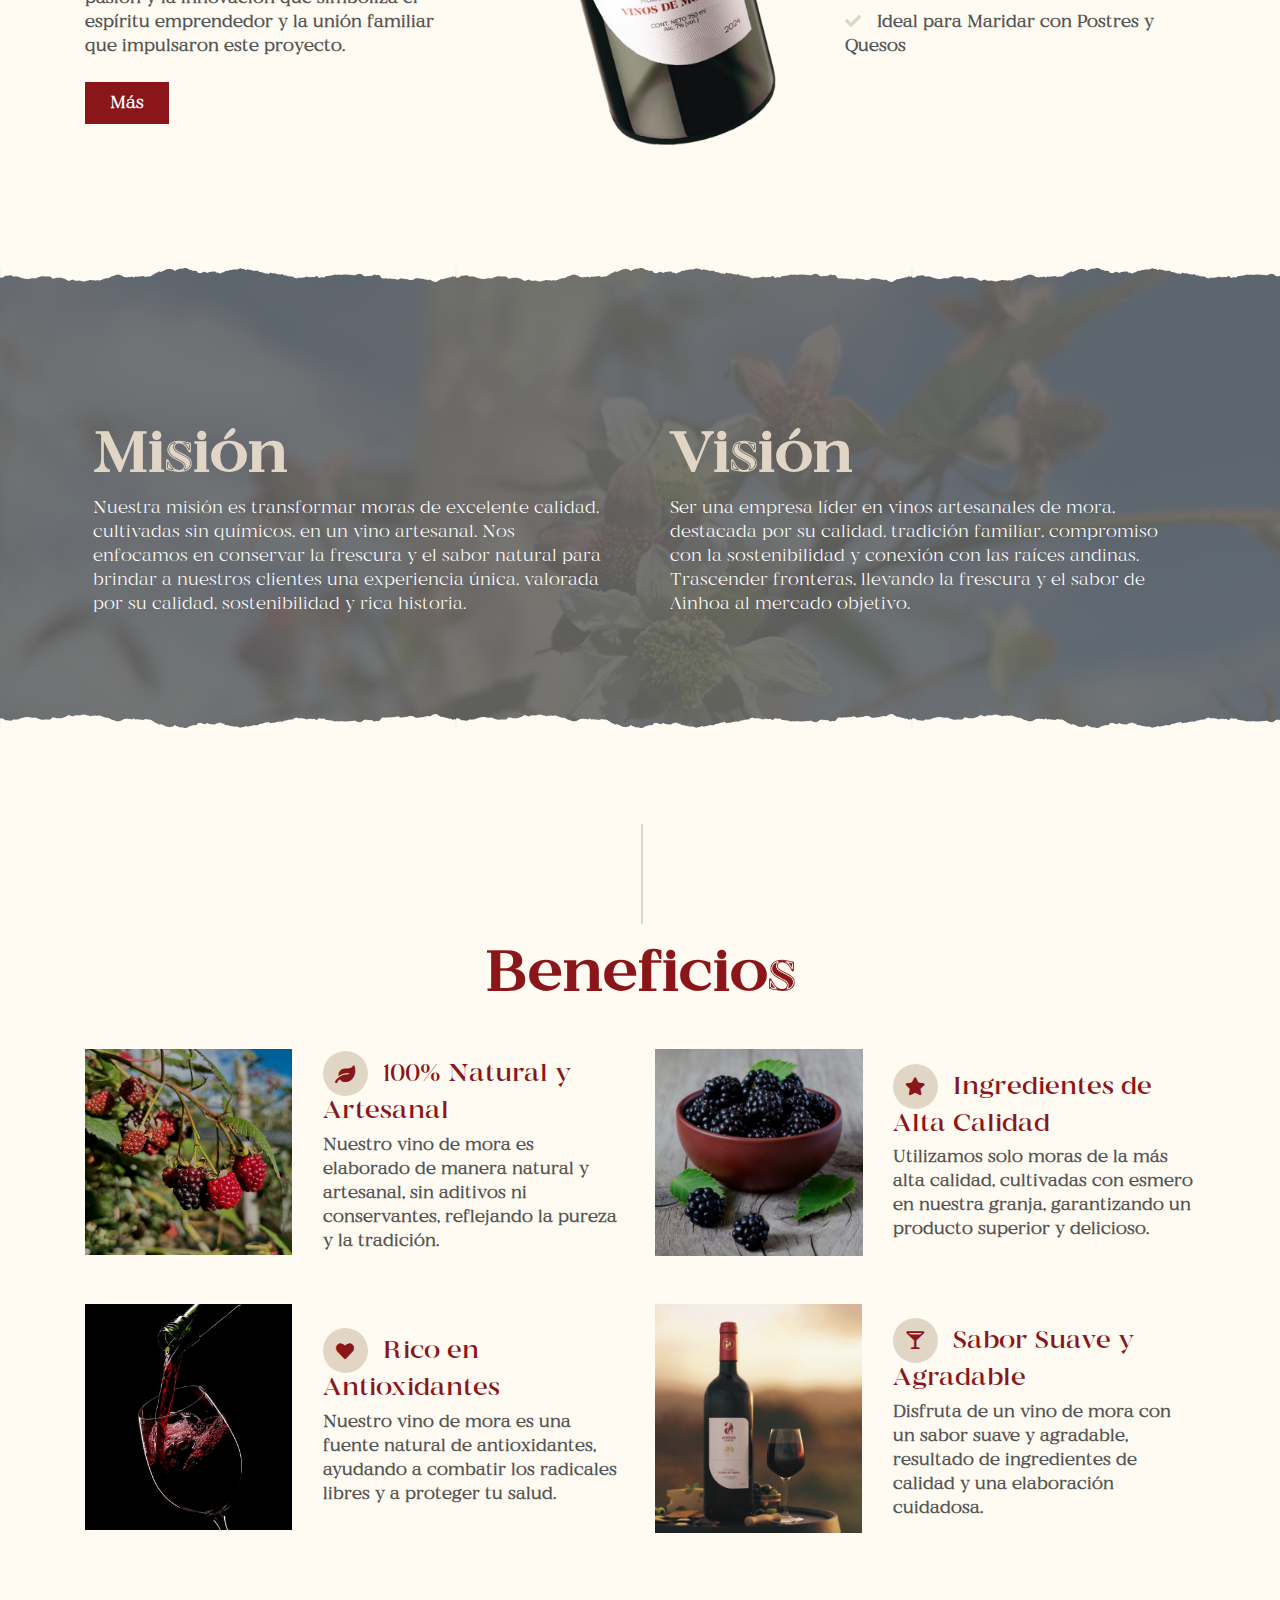
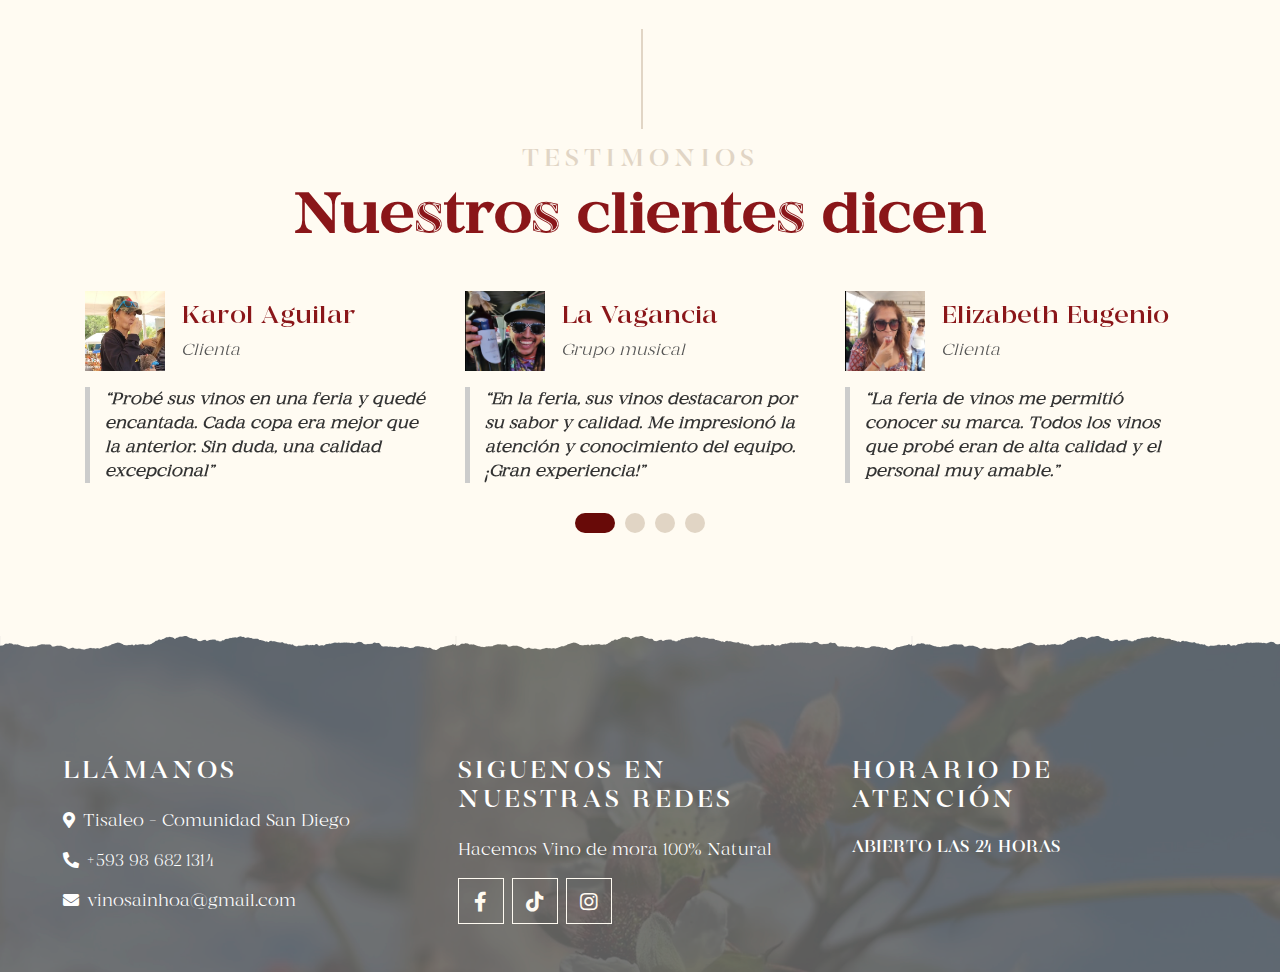
==== commit f654004a: "Final" ====
--- a/index.html
+++ b/index.html
@@ -27,7 +27,7 @@
     <div class="container-fluid p-0 nav-bar">
         <nav class="navbar navbar-expand-lg bg-none navbar-dark py-3">
             <a href="index.html" class="navbar-brand px-lg-4 m-0">
-                <h1 class="m-0 display-4 text-uppercase text-white">AINHOA</h1>
+                <img class="img-fluid mb-3 mb-sm-0" src="img/logo.png" alt="">
             </a>
             <button type="button" class="navbar-toggler" data-toggle="collapse" data-target="#navbarCollapse">
                 <span class="navbar-toggler-icon"></span>
@@ -36,6 +36,7 @@
                 <div class="navbar-nav ml-auto p-4">
                     <a href="index.html" class="nav-item nav-link active">Home</a>
                     <a href="galeria.html" class="nav-item nav-link">Galeria</a>
+                    <a href="about.html" class="nav-item nav-link">Quienes somos</a>
                     <a href="contact.html" class="nav-item nav-link">Contacto</a>
                 </div>
             </div>
@@ -50,17 +51,15 @@
                 <div class="carousel-item active">
                     <img class="w-100" src="img/carousel-1.jpg" alt="Image">
                     <div class="carousel-caption d-flex flex-column align-items-center justify-content-center">
-                        <h2 class="text-primary font-weight-medium m-0">Hemos estado sirviendo</h2>
                         <h1 class="display-1 text-white m-0">AINHOA</h1>
-                        <h2 class="text-white m-0">* DESDE 2020 *</h2>
+                        <h2 class="text-white m-0">* SABOR PURO TRADICIÓN VIVA *</h2>
                     </div>
                 </div>
                 <div class="carousel-item">
                     <img class="w-100" src="img/carousel-2.jpg" alt="Image">
                     <div class="carousel-caption d-flex flex-column align-items-center justify-content-center">
-                        <h2 class="text-primary font-weight-medium m-0">Hemos estado sirviendo</h2>
                         <h1 class="display-1 text-white m-0">AINHOA</h1>
-                        <h2 class="text-white m-0">* DESDE 2020 *</h2>
+                        <h2 class="text-white m-0">* SABOR PURO TRADICIÓN VIVA *</h2>
                     </div>
                 </div>
             </div>
@@ -85,7 +84,7 @@
             <div class="row">
                 <div class="col-lg-4 py-0 py-lg-5">
                     <h1 class="mb-3">Nuestra Historia</h1>
-                    <p>Ainhoa surge en 2020 como respuesta a la abundante cosecha de moras en las fincas familiares durante la pandemia. La imposibilidad de comercializarlas debido al confinamiento lleva a la familia a emprender un negocio centrado en la elaboración de productos artesanales como el vino, mermelada y té de mora. El nombre de la marca, inspirado en la hija de 5 años de la familia, encarna la esperanza y la fortaleza en tiempos difíciles. Ainhoa representa la capacidad de adaptación y la voluntad de transformar desafíos en oportunidades. Cada producto lleva consigo el amor y la dedicación de una familia unida, reflejando la tradición, la pasión y la innovación que simboliza el espíritu emprendedor y la unión familiar que impulsaron este proyecto.</p>
+                    <p class="bold">Ainhoa surge en 2020 como respuesta a la abundante cosecha de moras en las fincas familiares durante la pandemia. La imposibilidad de comercializarlas debido al confinamiento lleva a la familia a emprender un negocio centrado en la elaboración de productos artesanales como el vino, mermelada y té de mora. El nombre de la marca, inspirado en la hija de 5 años de la familia, encarna la esperanza y la fortaleza en tiempos difíciles. Ainhoa representa la capacidad de adaptación y la voluntad de transformar desafíos en oportunidades. Cada producto lleva consigo el amor y la dedicación de una familia unida, reflejando la tradición, la pasión y la innovación que simboliza el espíritu emprendedor y la unión familiar que impulsaron este proyecto.</p>
                     <a href="" class="btn btn-secondary font-weight-bold py-2 px-4 mt-2">Más</a>
                 </div>
                 <div class="col-lg-4 py-5 py-lg-0" style="min-height: 500px;">
@@ -96,25 +95,46 @@
                 <div class="col-lg-4 py-0 py-lg-5">
                     <h1 class="mb-3">SABOR PURO</h1>
                     <h1 class="mb-3 secondary">TRADICIÓN VIVA</h1>
-                    <p>Experiencia única para los amantes del buen vino. Elaborado con moras seleccionadas, ofrece un sabor dulce y equilibrado que es perfecto para cualquier ocasión</p>
+                    <p class="bold">Experiencia única para los amantes del buen vino. Elaborado con moras seleccionadas, ofrece un sabor dulce y equilibrado que es perfecto para cualquier ocasión</p>
                     <h1 class="mb-3 secondary">Beneficios</h1>
-                    <p class="mb-3"><i class="fa fa-check text-primary mr-3"></i>100% Natural y Artesanal</p>
-                    <p class="mb-3"><i class="fa fa-check text-primary mr-3"></i>Ingredientes de Alta Calidad</p>
-                    <p class="mb-3"><i class="fa fa-check text-primary mr-3"></i>Rico en Antioxidantes</p>
-                    <p class="mb-3"><i class="fa fa-check text-primary mr-3"></i>Sabor Suave y Agradable</p>
-                    <p class="mb-3"><i class="fa fa-check text-primary mr-3"></i>Ideal para Maridar con Postres y Quesos</p>
+                    <p class="mb-3 bold"><i class="fa fa-check text-primary mr-3"></i>Ingredientes de Alta Calidad</p>
+                    <p class="mb-3 bold"><i class="fa fa-check text-primary mr-3"></i>Rico en Antioxidantes</p>
+                    <p class="mb-3 bold"><i class="fa fa-check text-primary mr-3"></i>Sabor Suave y Agradable</p>
+                    <p class="mb-3 bold"><i class="fa fa-check text-primary mr-3"></i>Ideal para Maridar con Postres y Quesos</p>
                 </div>
             </div>
         </div>
     </div>
     <!-- About End -->
 
-    <!-- Service Start 
+    <!-- Offer Start -->
+    <div class="offer container-fluid my-5 py-5 position-relative overlay-top overlay-bottom">
+        <div class="row mx-0 pt-3 px-sm-3 px-lg-5 mt-4">
+            <div class="col-lg-6 col-md-6">
+                <div class="mission-vision">
+                    <div class="container py-5">
+                        <h1 class="display-4 text-primary mt-3">Misión</h2>
+                        <p class="text-white">Nuestra misión es transformar moras de excelente calidad, cultivadas sin químicos, en un vino artesanal. Nos enfocamos en conservar la frescura y el sabor natural para brindar a nuestros clientes una experiencia única, valorada por su calidad, sostenibilidad y rica historia.</p>
+                    </div>
+                </div>
+            </div>
+            <div class="col-lg-6 col-md-6">
+                <div class="mission-vision">
+                    <div class="container py-5">
+                        <h1 class="display-4 text-primary mt-3">Visión</h2>
+                        <p class="text-white">Ser una empresa líder en vinos artesanales de mora, destacada por su calidad, tradición familiar, compromiso con la sostenibilidad y conexión con las raíces andinas. Trascender fronteras, llevando la frescura y el sabor de Ainhoa al mercado objetivo.</p>
+                    </div>
+                </div>
+            </div>
+        </div>
+    </div>
+    <!-- Offer End -->
+
+    <!-- Service Start -->
     <div class="container-fluid pt-5">
         <div class="container">
             <div class="section-title">
-                <h4 class="text-primary text-uppercase" style="letter-spacing: 5px;">Nuestros servicios</h4>
-                <h1 class="display-4">Fresh & Organic Beans</h1>
+                <h1 class="display-4">Beneficios</h1>
             </div>
             <div class="row">
                 <div class="col-lg-6 mb-5">
@@ -123,9 +143,8 @@
                             <img class="img-fluid mb-3 mb-sm-0" src="img/service-1.jpg" alt="">
                         </div>
                         <div class="col-sm-7">
-                            <h4><i class="fa fa-truck service-icon"></i>Fastest Door Delivery</h4>
-                            <p class="m-0">Sit lorem ipsum et diam elitr est dolor sed duo. Guberg sea et et lorem dolor sed est sit
-                                invidunt, dolore tempor diam ipsum takima erat tempor</p>
+                            <h4><i class="fa fa-leaf service-icon"></i>100% Natural y Artesanal</h4>
+                            <p class="m-0 bold">Nuestro vino de mora es elaborado de manera natural y artesanal, sin aditivos ni conservantes, reflejando la pureza y la tradición.</p>
                         </div>
                     </div>
                 </div>
@@ -135,9 +154,8 @@
                             <img class="img-fluid mb-3 mb-sm-0" src="img/service-2.jpg" alt="">
                         </div>
                         <div class="col-sm-7">
-                            <h4><i class="fa fa-coffee service-icon"></i>Fresh Coffee Beans</h4>
-                            <p class="m-0">Sit lorem ipsum et diam elitr est dolor sed duo. Guberg sea et et lorem dolor sed est sit
-                                invidunt, dolore tempor diam ipsum takima erat tempor</p>
+                            <h4><i class="fa fa-star service-icon"></i>Ingredientes de Alta Calidad</h4>
+                            <p class="m-0 bold">Utilizamos solo moras de la más alta calidad, cultivadas con esmero en nuestra granja, garantizando un producto superior y delicioso.</p>
                         </div>
                     </div>
                 </div>
@@ -147,9 +165,8 @@
                             <img class="img-fluid mb-3 mb-sm-0" src="img/service-3.jpg" alt="">
                         </div>
                         <div class="col-sm-7">
-                            <h4><i class="fa fa-award service-icon"></i>Best Quality Coffee</h4>
-                            <p class="m-0">Sit lorem ipsum et diam elitr est dolor sed duo. Guberg sea et et lorem dolor sed est sit
-                                invidunt, dolore tempor diam ipsum takima erat tempor</p>
+                            <h4><i class="fa fa-heart service-icon"></i>Rico en Antioxidantes</h4>
+                            <p class="m-0 bold">Nuestro vino de mora es una fuente natural de antioxidantes, ayudando a combatir los radicales libres y a proteger tu salud.</p>
                         </div>
                     </div>
                 </div>
@@ -159,40 +176,16 @@
                             <img class="img-fluid mb-3 mb-sm-0" src="img/service-4.jpg" alt="">
                         </div>
                         <div class="col-sm-7">
-                            <h4><i class="fa fa-table service-icon"></i>Online Table Booking</h4>
-                            <p class="m-0">Sit lorem ipsum et diam elitr est dolor sed duo. Guberg sea et et lorem dolor sed est sit
-                                invidunt, dolore tempor diam ipsum takima erat tempor</p>
-                        </div>
-                    </div>
-                </div>
-            </div>
-        </div>
-    </div>
-    -->
+                            <h4><i class="fa fa-glass-martini-alt service-icon"></i>Sabor Suave y Agradable</h4>
+                            <p class="m-0 bold">Disfruta de un vino de mora con un sabor suave y agradable, resultado de ingredientes de calidad y una elaboración cuidadosa.</p>
+                        </div>
+                    </div>
+                </div>
+            </div>
+        </div>
+    </div>
+    
     <!-- Service End -->
-
-
-    <!-- Offer Start -->
-    <div class="row offer container-fluid my-5 py-5 position-relative overlay-top overlay-bottom">
-        <div class="col-lg-6 col-md-6">
-            <div class="mission-vision">
-                <div class="container py-5">
-                    <h1 class="display-4 text-primary mt-3">Misión</h2>
-                    <p class="text-white">Nuestra misión es transformar moras de excelente calidad, cultivadas sin químicos, en un vino artesanal. Nos enfocamos en conservar la frescura y el sabor natural para brindar a nuestros clientes una experiencia única, valorada por su calidad, sostenibilidad y rica historia.</p>
-                </div>
-            </div>
-        </div>
-        <div class="col-lg-6 col-md-6">
-            <div class="mission-vision">
-                <div class="container py-5">
-                    <h1 class="display-4 text-primary mt-3">Visión</h2>
-                    <p class="text-white">Ser una empresa líder en vinos artesanales de mora, destacada por su calidad, tradición familiar, compromiso con la sostenibilidad y conexión con las raíces andinas. Trascender fronteras, llevando la frescura y el sabor de Ainhoa al mercado objetivo.</p>
-                </div>
-            </div>
-        </div>
-    </div>
-    <!-- Offer End -->
-
 
     <!-- Menu Start 
     <div class="container-fluid pt-5">
@@ -340,60 +333,57 @@
     -->
     <!-- Reservation End -->
 
-
-    <!-- Testimonial Start 
     <div class="container-fluid py-5">
         <div class="container">
             <div class="section-title">
-                <h4 class="text-primary text-uppercase" style="letter-spacing: 5px;">Testimonial</h4>
-                <h1 class="display-4">Our Clients Say</h1>
+                <h4 class="text-primary text-uppercase" style="letter-spacing: 5px;">Testimonios</h4>
+                <h1 class="display-4">Nuestros clientes dicen</h1>
             </div>
             <div class="owl-carousel testimonial-carousel">
                 <div class="testimonial-item">
                     <div class="d-flex align-items-center mb-3">
-                        <img class="img-fluid" src="img/testimonial-1.jpg" alt="">
+                        <img class="img-fluid" src="img/cliente_1.png" alt="">
                         <div class="ml-3">
-                            <h4>Client Name</h4>
-                            <i>Profession</i>
-                        </div>
-                    </div>
-                    <p class="m-0">Sed ea amet kasd elitr stet, stet rebum et ipsum est duo elitr eirmod clita lorem. Dolor tempor ipsum sanct clita</p>
+                            <h4>La Vagancia</h4>
+                            <i>Grupo musical</i>
+                        </div>
+                    </div>
+                    <p class="m-0 quote-container bold"><em>“En la feria, sus vinos destacaron por su sabor y calidad. Me impresionó la atención y conocimiento del equipo. ¡Gran experiencia!”</em></p>
                 </div>
                 <div class="testimonial-item">
                     <div class="d-flex align-items-center mb-3">
-                        <img class="img-fluid" src="img/testimonial-2.jpg" alt="">
+                        <img class="img-fluid" src="img/cliente_2.png" alt="">
                         <div class="ml-3">
-                            <h4>Client Name</h4>
-                            <i>Profession</i>
-                        </div>
-                    </div>
-                    <p class="m-0">Sed ea amet kasd elitr stet, stet rebum et ipsum est duo elitr eirmod clita lorem. Dolor tempor ipsum sanct clita</p>
+                            <h4>Elizabeth Eugenio</Em></h4>
+                            <i>Clienta</i>
+                        </div>
+                    </div>
+                    <p class="m-0 quote-container bold"><em>“La feria de vinos me permitió conocer su marca. Todos los vinos que probé eran de alta calidad y el personal muy amable.”</em></p>
                 </div>
                 <div class="testimonial-item">
                     <div class="d-flex align-items-center mb-3">
-                        <img class="img-fluid" src="img/testimonial-3.jpg" alt="">
+                        <img class="img-fluid" src="img/cliente_3.png" alt="">
                         <div class="ml-3">
-                            <h4>Client Name</h4>
-                            <i>Profession</i>
-                        </div>
-                    </div>
-                    <p class="m-0">Sed ea amet kasd elitr stet, stet rebum et ipsum est duo elitr eirmod clita lorem. Dolor tempor ipsum sanct clita</p>
+                            <h4>Ana Martínez</h4>
+                            <i>Clienta</i>
+                        </div>
+                    </div>
+                    <p class="m-0 quote-container bold"><em>“Super Recomendados, los vinos desde Quito viajo expresamente a comprar a los amigos emprendedores de este prestigioso emprendimiento”</em></p>
                 </div>
                 <div class="testimonial-item">
                     <div class="d-flex align-items-center mb-3">
-                        <img class="img-fluid" src="img/testimonial-4.jpg" alt="">
+                        <img class="img-fluid" src="img/cliente_4.png" alt="">
                         <div class="ml-3">
-                            <h4>Client Name</h4>
-                            <i>Profession</i>
-                        </div>
-                    </div>
-                    <p class="m-0">Sed ea amet kasd elitr stet, stet rebum et ipsum est duo elitr eirmod clita lorem. Dolor tempor ipsum sanct clita</p>
-                </div>
-            </div>
-        </div>
-    </div>
-    -->
-    <!-- Testimonial End -->
+                            <h4>Karol Aguilar</h4>
+                            <i>Clienta</i>
+                        </div>
+                    </div>
+                    <p class="m-0 quote-container bold"><em>“Probé sus vinos en una feria y quedé encantada. Cada copa era mejor que la anterior. Sin duda, una calidad excepcional”</em></p>
+                </div>
+            </div>
+        </div>
+    </div>
+    
 
     <!-- Footer Start -->
     <div class="container-fluid footer text-white mt-5 pt-5 px-0 position-relative overlay-top">
--- a/css/style.css
+++ b/css/style.css
@@ -9714,4 +9714,90 @@
 
 .secondary {
   color: #f1bf8a;
-}+}
+
+.post2 {
+  margin-bottom: 20px;
+  break-inside: avoid;
+}
+
+.post2 img, .post2 video {
+  width: 70%;
+  max-width: 70%;
+  display: block;
+  margin: 0 auto 20px;
+  box-shadow: 0 5px 20px rgba(0, 0, 0, 0.2), 0 6px 20px rgba(0, 0, 0, 0.19);
+  border-radius: 10px; /* Add rounded corners */
+  border: 1px solid #ccc; /* Optional border */
+  background-color: #fff; /* Optional background color */
+}
+
+.post2 p {
+  text-align: center;
+  font-size: 18px;
+}
+
+.post3 {
+  margin-top: 40px;
+  break-inside: avoid;
+}
+
+.post3 video {
+  width: 120%;
+  max-width: 120%;
+  display: block;
+  margin: 0 auto 20px;
+  box-shadow: 0 5px 20px rgba(0, 0, 0, 0.2), 0 6px 20px rgba(0, 0, 0, 0.19);
+  border-radius: 10px; /* Add rounded corners */
+  border: 1px solid #ccc; /* Optional border */
+  background-color: #fff; /* Optional background color */
+}
+
+.margen{
+  padding-top: 20px;
+  padding-left: 100px;
+  padding-right: 100px;
+}
+
+.margen2{
+  padding-top: 20px;
+  padding-left: 100px;
+  padding-right: 100px;
+}
+
+.video_reina{
+  text-align: center;
+}
+
+.parrafo {
+  margin: 40px 250px 10px 250px;
+  font-weight: bold;
+}
+
+.video_reina video {
+  width: 60%;
+  box-shadow: 0 5px 20px rgba(0, 0, 0, 0.2), 0 6px 20px rgba(0, 0, 0, 0.19);
+  border-radius: 10px; /* Add rounded corners */
+  border: 1px solid #ccc; /* Optional border */
+  background-color: #fff; /* Optional background color */
+}
+
+.quote-author {
+  text-align: right;
+  margin-top: 20px;
+  font-weight: bold;
+  color: #a87b56;
+}
+
+.quote-container {
+  border-left: 5px solid #ccc;
+  padding-left: 15px;
+  font-size: 16px;
+  color: #333;
+}
+
+.bold {
+  font-weight: bold;
+}
+
+/* carrocel testimonios */
